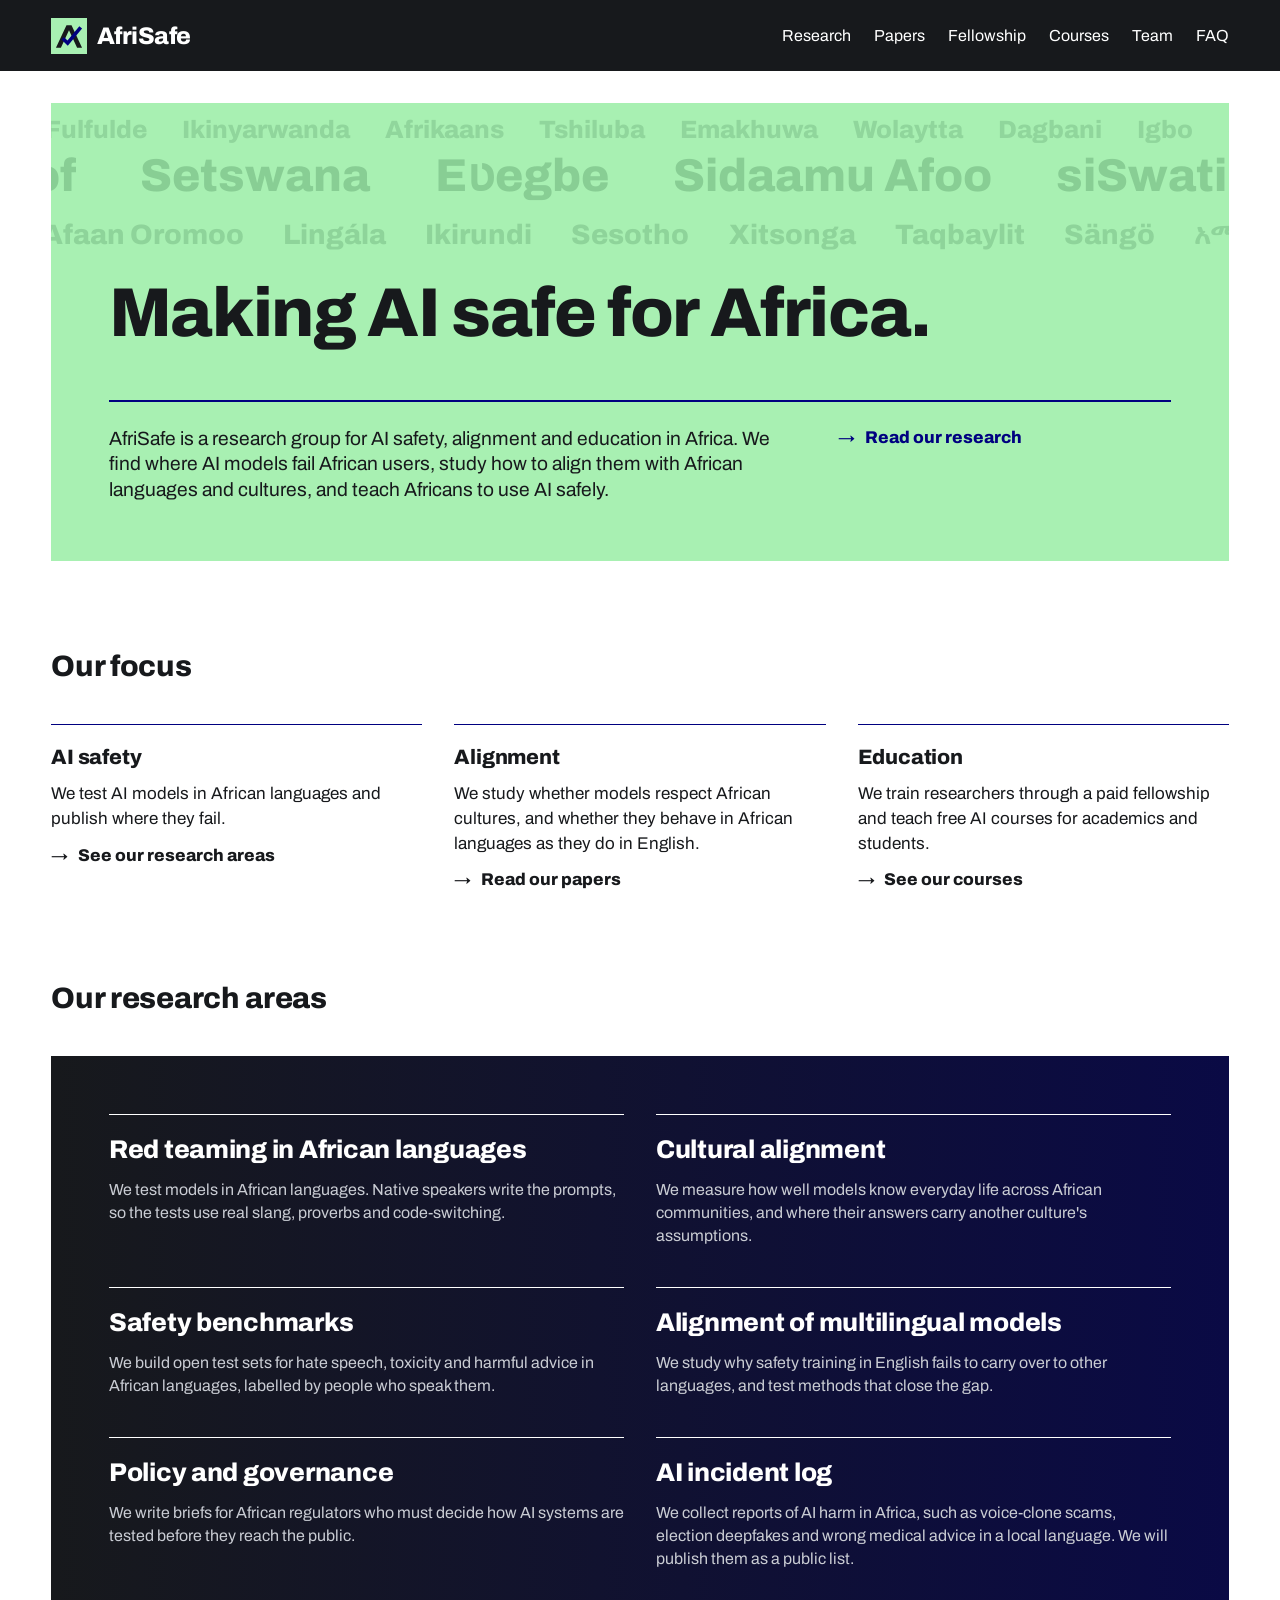
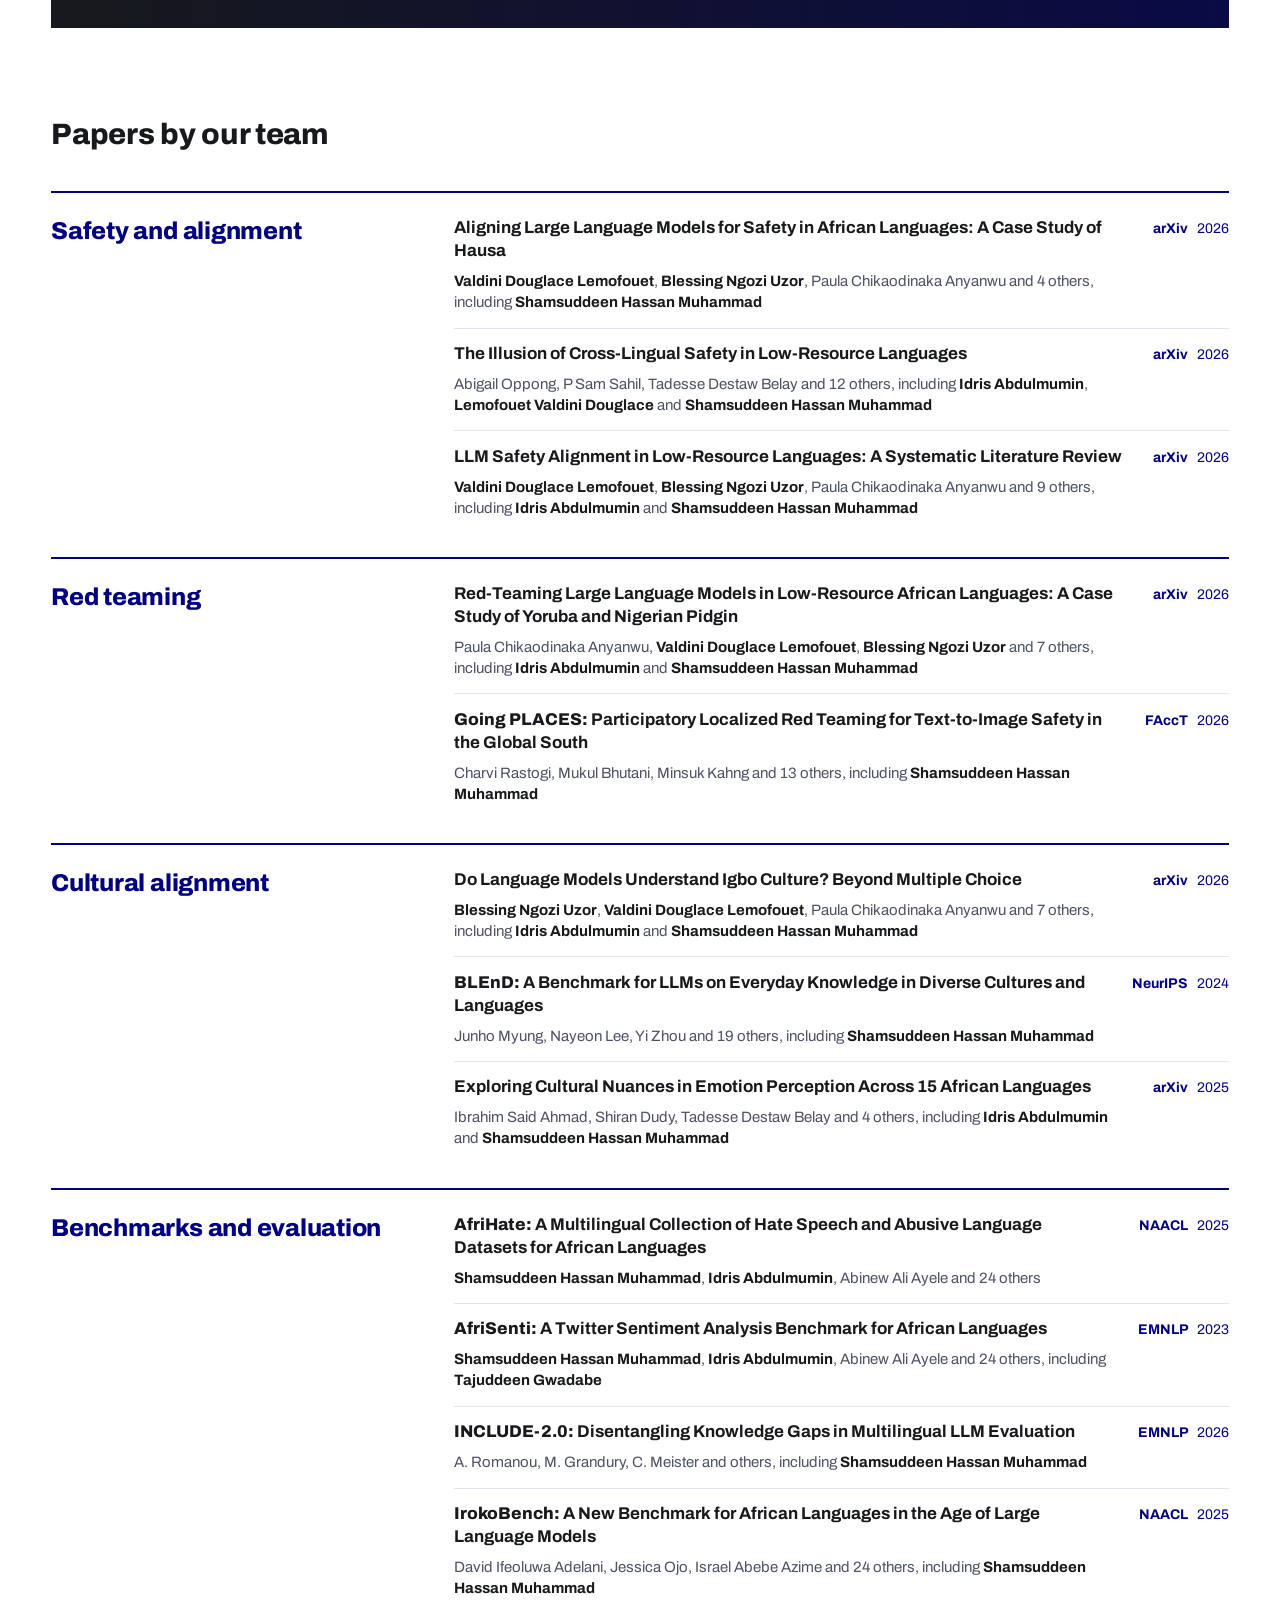
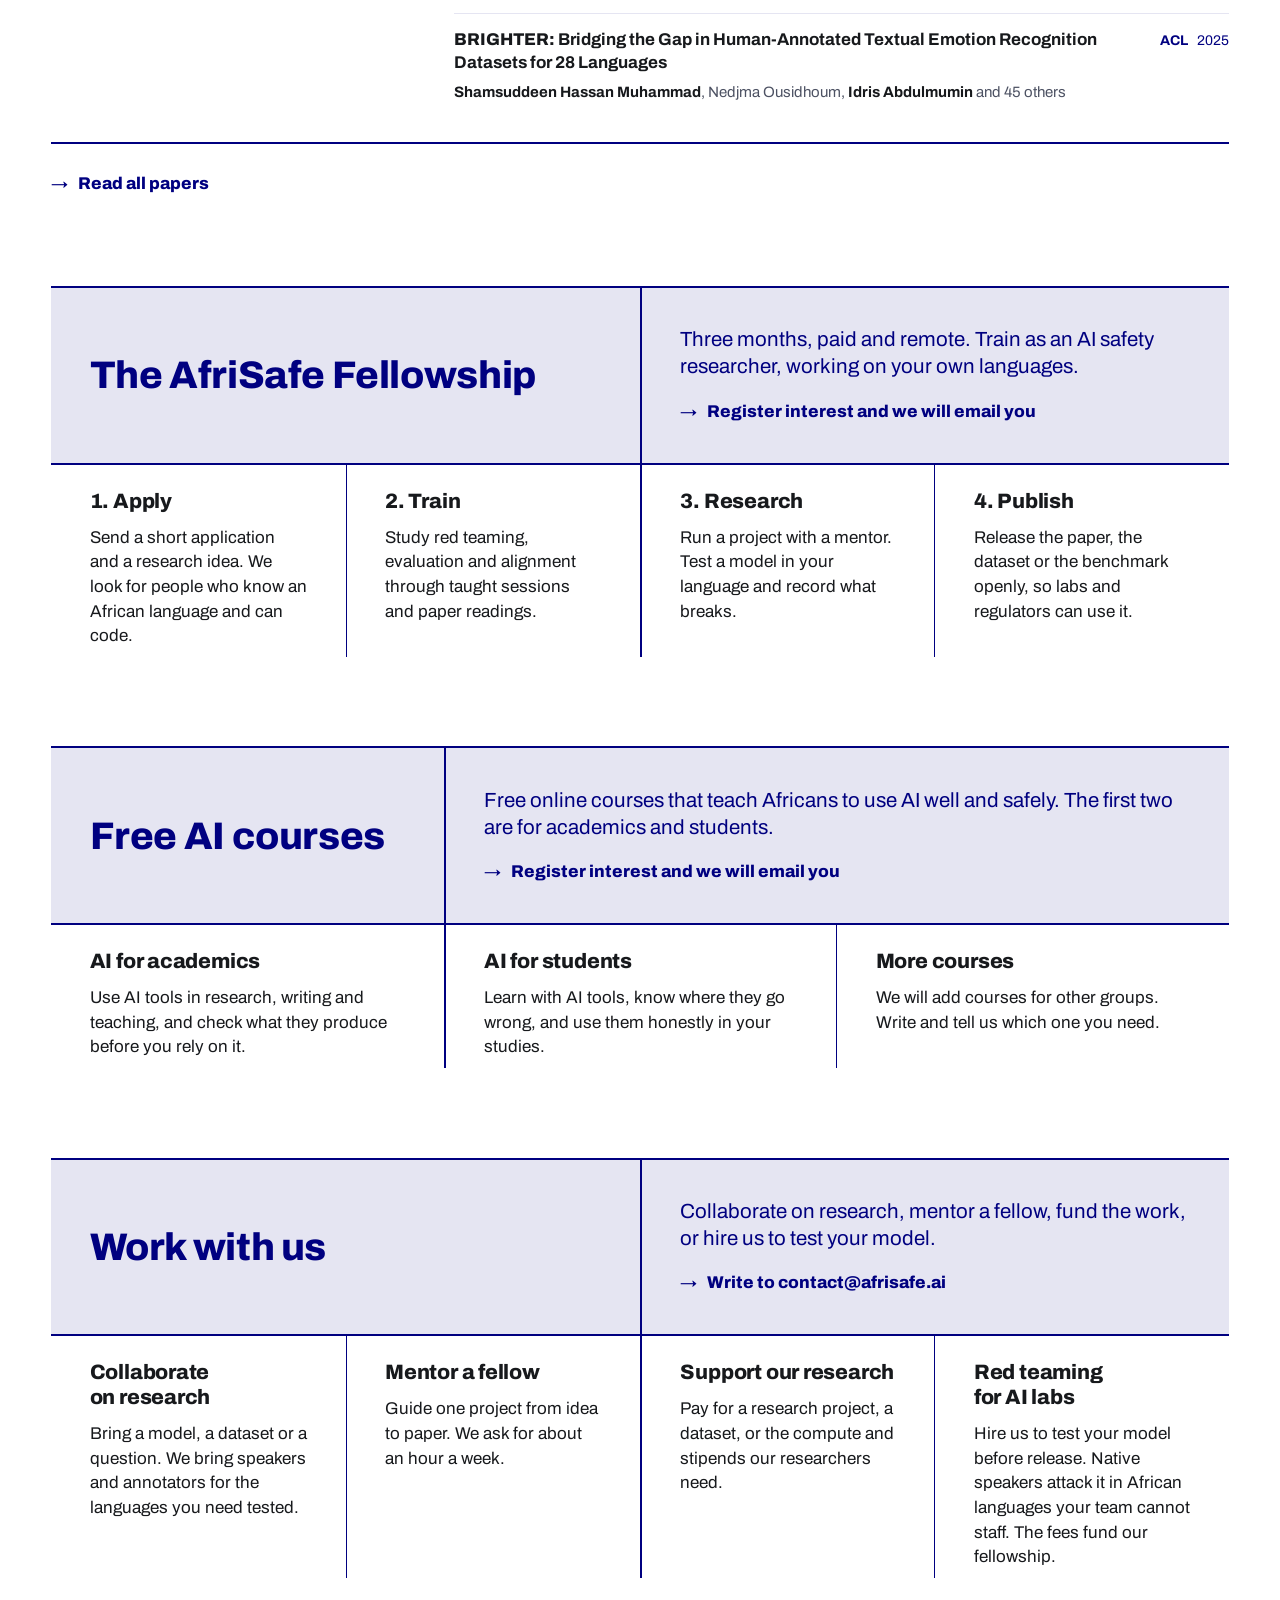
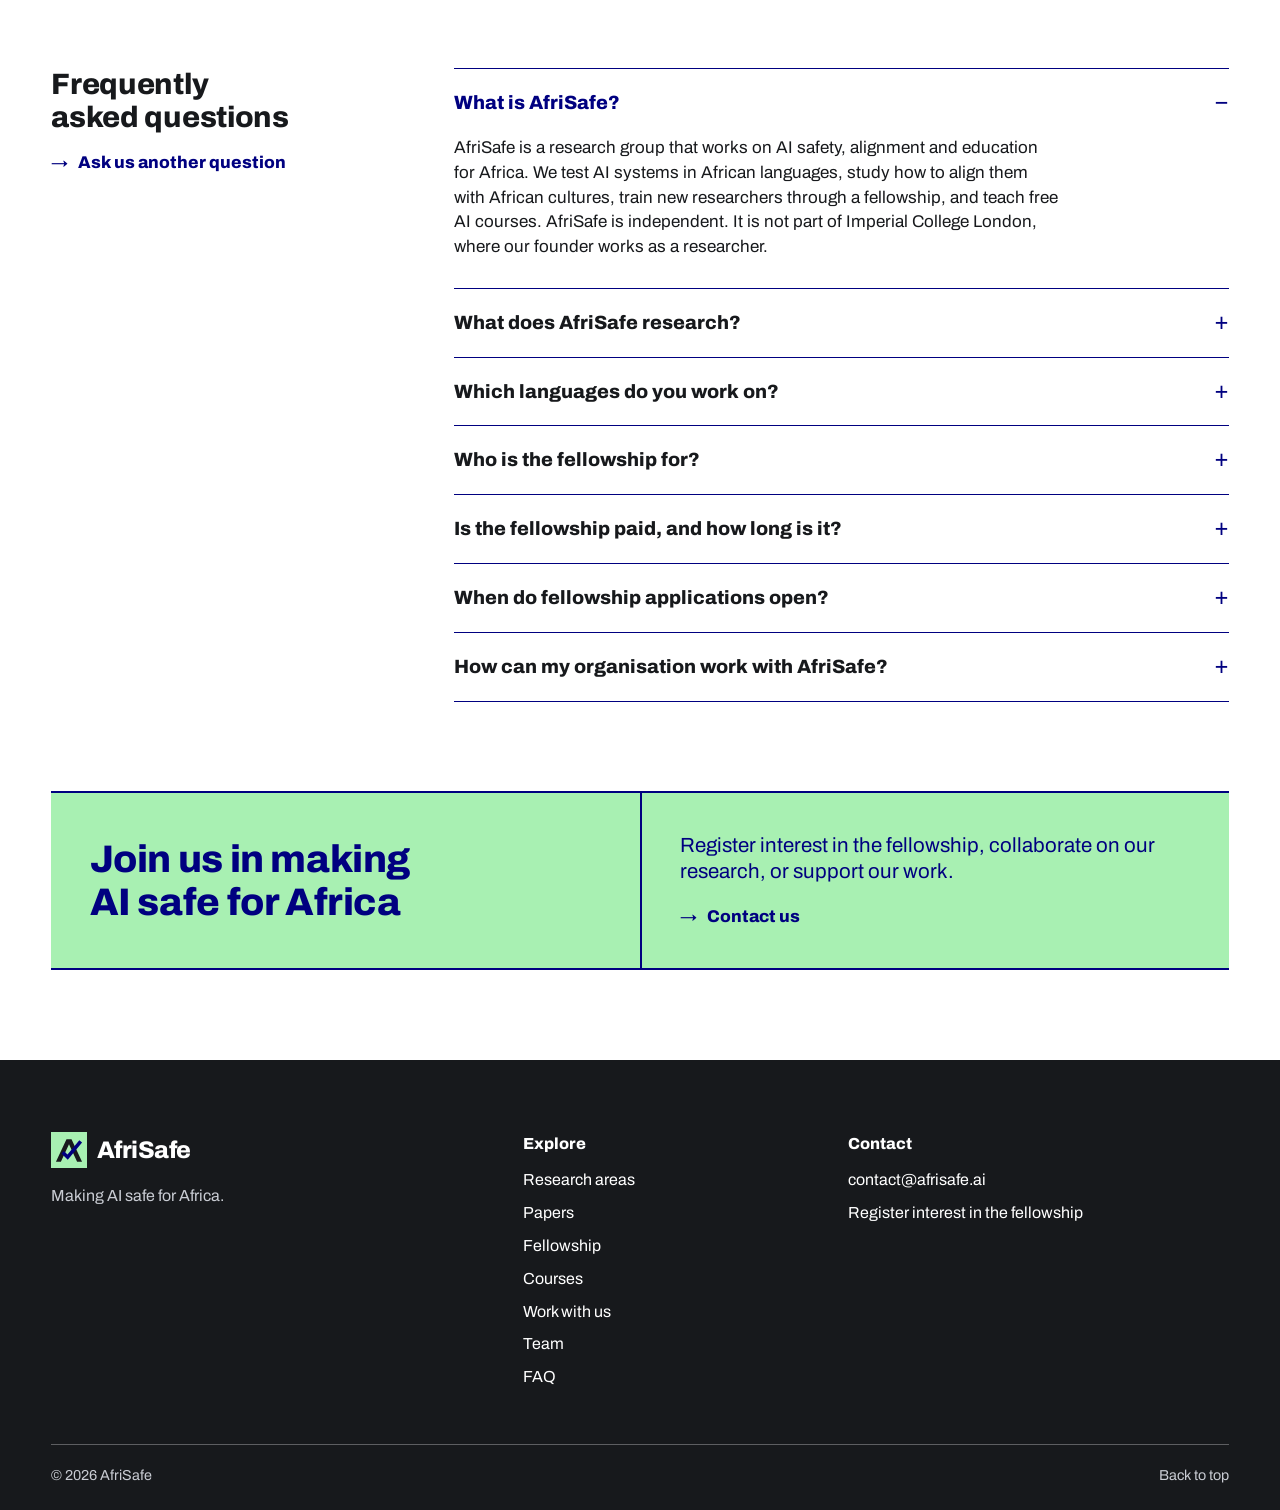
==== index.html @ a2b938e0 "Research: add AI incident log card" ====
<!doctype html>
<html lang="en">
<head>
<meta charset="utf-8">
<meta name="viewport" content="width=device-width, initial-scale=1">
<title>AfriSafe: Making AI safe for Africa</title>
<meta name="description" content="AfriSafe works on AI safety, alignment and education for Africa. We test AI models in African languages, study how to align them with African cultures, and teach Africans to use AI safely.">
<meta name="theme-color" content="#17191c">
<meta property="og:type" content="website">
<meta property="og:site_name" content="AfriSafe">
<meta name="twitter:card" content="summary">
<meta property="og:title" content="AfriSafe: Making AI safe for Africa">
<meta property="og:description" content="AI safety, alignment and education for Africa.">
<link rel="icon" href="data:image/svg+xml,%3Csvg xmlns='http://www.w3.org/2000/svg' viewBox='0 0 40 40'%3E%3Crect width='40' height='40' fill='%23a8f0b2'/%3E%3Cpath d='M5.5 33L17.2 8h5.6L34.5 33H29L20 13.6 11 33z' fill='%2317191c'/%3E%3Cpath d='M13 22.5l5.5 5.5L33 10.5' fill='none' stroke='%23000080' stroke-width='4'/%3E%3C/svg%3E">
<link rel="preconnect" href="https://fonts.googleapis.com">
<link rel="preconnect" href="https://fonts.gstatic.com" crossorigin>
<link rel="stylesheet" href="https://fonts.googleapis.com/css2?family=Archivo:wght@400;700;800&display=swap">
<link rel="stylesheet" href="styles.css">
<script type="application/ld+json">
{
  "@context": "https://schema.org",
  "@type": "Organization",
  "name": "AfriSafe",
  "slogan": "Making AI safe for Africa",
  "description": "AfriSafe works on AI safety, alignment and education for Africa. We test AI models in African languages, study how to align them with African cultures, and teach Africans to use AI safely.",
  "founder": {
    "@type": "Person",
    "name": "Shamsuddeen Muhammad",
    "url": "https://shmuhammadd.github.io",
    "affiliation": { "@type": "CollegeOrUniversity", "name": "Imperial College London" },
    "sameAs": ["https://github.com/shmuhammadd", "https://www.linkedin.com/in/shmuhammad"]
  }
}
</script>
</head>
<body>

<a class="skip" href="#main">Skip to content</a>
<header class="top">
<div class="wrap top-in">
  <a class="logo" href="#top"><svg class="mark" viewBox="0 0 40 40" aria-hidden="true"><rect class="mark-box" width="40" height="40"/><path class="mark-a" d="M5.5 33L17.2 8h5.6L34.5 33H29L20 13.6 11 33z"/><path class="mark-tick" d="M13 22.5l5.5 5.5L33 10.5"/></svg>AfriSafe</a>
  <nav aria-label="Sections">
    <a href="#research">Research</a>
    <a href="#papers">Papers</a>
    <a href="#fellowship">Fellowship</a>
    <a href="#courses">Courses</a>
    <a href="team.html">Team</a>
    <a href="#faq">FAQ</a>
  </nav>
</div>
</header>

<main id="main" class="wrap">

<section class="panel mint hero">
  <canvas class="hero-langs" aria-hidden="true"></canvas>
  <h1>Making AI safe for Africa.</h1>
  <div class="hero-band">
    <p class="lede">AfriSafe is a research group for AI safety, alignment and education in Africa. We find where AI models fail African users, study how to align them with African languages and cultures, and teach Africans to use AI safely.</p>
    <ul class="hero-links" role="list">
      <li><a class="go" href="#research">Read our research</a></li>
    </ul>
  </div>
</section>

<section id="focus" class="block">
  <h2>Our focus</h2>
  <div class="cols three">
    <article>
      <h3>AI safety</h3>
      <p>We test AI models in African languages and publish where they fail.</p>
      <a class="go" href="#research">See our research areas</a>
    </article>
    <article>
      <h3>Alignment</h3>
      <p>We study whether models respect African cultures, and whether they behave in African languages as they do in English.</p>
      <a class="go" href="#papers">Read our papers</a>
    </article>
    <article>
      <h3>Education</h3>
      <p>We train researchers through a paid fellowship and teach free AI courses for academics and students.</p>
      <a class="go" href="#courses">See our courses</a>
    </article>
  </div>
</section>

<section id="research" class="block">
  <h2>Our research areas</h2>
  <div class="panel night facts">
  <div class="cols two">
    <article>
      <h3>Red teaming in African languages</h3>
      <p>We test models in African languages. Native speakers write the prompts, so the tests use real slang, proverbs and code-switching.</p>
    </article>
    <article>
      <h3>Cultural alignment</h3>
      <p>We measure how well models know everyday life across African communities, and where their answers carry another culture's assumptions.</p>
    </article>
    <article>
      <h3>Safety benchmarks</h3>
      <p>We build open test sets for hate speech, toxicity and harmful advice in African languages, labelled by people who speak them.</p>
    </article>
    <article>
      <h3>Alignment of multilingual models</h3>
      <p>We study why safety training in English fails to carry over to other languages, and test methods that close the gap.</p>
    </article>
    <article>
      <h3>Policy and governance</h3>
      <p>We write briefs for African regulators who must decide how AI systems are tested before they reach the public.</p>
    </article>
    <article>
      <h3>AI incident log</h3>
      <p>We collect reports of AI harm in Africa, such as voice-clone scams, election deepfakes and wrong medical advice in a local language. We will publish them as a public list.</p>
    </article>
  </div>
  </div>
</section>

<section id="papers" class="block">
  <h2>Papers by our team</h2>
  <div class="pubs">
    <section class="pub-group">
      <h3>Safety and alignment</h3>
      <ul role="list">
        <li><a href="https://arxiv.org/abs/2610.37245"><span class="pub-title">Aligning Large Language Models for Safety in African Languages: A Case Study of Hausa</span><span class="pub-venue">arXiv <span>2026</span></span><span class="pub-authors"><b>Valdini Douglace Lemofouet</b>, <b>Blessing Ngozi Uzor</b>, Paula Chikaodinaka Anyanwu and 4 others, including <b>Shamsuddeen Hassan Muhammad</b></span></a></li>
        <li><a href="https://arxiv.org/abs/2608.11146"><span class="pub-title">The Illusion of Cross-Lingual Safety in Low-Resource Languages</span><span class="pub-venue">arXiv <span>2026</span></span><span class="pub-authors">Abigail Oppong, P Sam Sahil, Tadesse Destaw Belay and 12 others, including <b>Idris Abdulmumin</b>, <b>Lemofouet Valdini Douglace</b> and <b>Shamsuddeen Hassan Muhammad</b></span></a></li>
        <li><a href="https://arxiv.org/abs/2608.14626"><span class="pub-title">LLM Safety Alignment in Low-Resource Languages: A Systematic Literature Review</span><span class="pub-venue">arXiv <span>2026</span></span><span class="pub-authors"><b>Valdini Douglace Lemofouet</b>, <b>Blessing Ngozi Uzor</b>, Paula Chikaodinaka Anyanwu and 9 others, including <b>Idris Abdulmumin</b> and <b>Shamsuddeen Hassan Muhammad</b></span></a></li>
      </ul>
    </section>
    <section class="pub-group">
      <h3>Red teaming</h3>
      <ul role="list">
        <li><a href="https://arxiv.org/abs/2610.39590"><span class="pub-title">Red-Teaming Large Language Models in Low-Resource African Languages: A Case Study of Yoruba and Nigerian Pidgin</span><span class="pub-venue">arXiv <span>2026</span></span><span class="pub-authors">Paula Chikaodinaka Anyanwu, <b>Valdini Douglace Lemofouet</b>, <b>Blessing Ngozi Uzor</b> and 7 others, including <b>Idris Abdulmumin</b> and <b>Shamsuddeen Hassan Muhammad</b></span></a></li>
        <li><a href="https://arxiv.org/abs/2605.19190"><span class="pub-title"><b>Going PLACES:</b> Participatory Localized Red Teaming for Text-to-Image Safety in the Global South</span><span class="pub-venue">FAccT <span>2026</span></span><span class="pub-authors">Charvi Rastogi, Mukul Bhutani, Minsuk Kahng and 13 others, including <b>Shamsuddeen Hassan Muhammad</b></span></a></li>
      </ul>
    </section>
    <section class="pub-group">
      <h3>Cultural alignment</h3>
      <ul role="list">
        <li><a href="https://arxiv.org/abs/2610.35168"><span class="pub-title">Do Language Models Understand Igbo Culture? Beyond Multiple Choice</span><span class="pub-venue">arXiv <span>2026</span></span><span class="pub-authors"><b>Blessing Ngozi Uzor</b>, <b>Valdini Douglace Lemofouet</b>, Paula Chikaodinaka Anyanwu and 7 others, including <b>Idris Abdulmumin</b> and <b>Shamsuddeen Hassan Muhammad</b></span></a></li>
        <li><a href="https://arxiv.org/abs/2406.09948"><span class="pub-title"><b>BLEnD:</b> A Benchmark for LLMs on Everyday Knowledge in Diverse Cultures and Languages</span><span class="pub-venue">NeurIPS <span>2024</span></span><span class="pub-authors">Junho Myung, Nayeon Lee, Yi Zhou and 19 others, including <b>Shamsuddeen Hassan Muhammad</b></span></a></li>
        <li><a href="https://arxiv.org/abs/2503.19642"><span class="pub-title">Exploring Cultural Nuances in Emotion Perception Across 15 African Languages</span><span class="pub-venue">arXiv <span>2025</span></span><span class="pub-authors">Ibrahim Said Ahmad, Shiran Dudy, Tadesse Destaw Belay and 4 others, including <b>Idris Abdulmumin</b> and <b>Shamsuddeen Hassan Muhammad</b></span></a></li>
      </ul>
    </section>
    <section class="pub-group">
      <h3>Benchmarks and evaluation</h3>
      <ul role="list">
        <li><a href="https://aclanthology.org/2025.naacl-long.92/"><span class="pub-title"><b>AfriHate:</b> A Multilingual Collection of Hate Speech and Abusive Language Datasets for African Languages</span><span class="pub-venue">NAACL <span>2025</span></span><span class="pub-authors"><b>Shamsuddeen Hassan Muhammad</b>, <b>Idris Abdulmumin</b>, Abinew Ali Ayele and 24 others</span></a></li>
        <li><a href="https://aclanthology.org/2023.emnlp-main.862/"><span class="pub-title"><b>AfriSenti:</b> A Twitter Sentiment Analysis Benchmark for African Languages</span><span class="pub-venue">EMNLP <span>2023</span></span><span class="pub-authors"><b>Shamsuddeen Hassan Muhammad</b>, <b>Idris Abdulmumin</b>, Abinew Ali Ayele and 24 others, including <b>Tajuddeen Gwadabe</b></span></a></li>
        <li><a href="https://scholar.google.com/citations?view_op=view_citation&amp;hl=en&amp;user=Ne1nt4gAAAAJ&amp;citation_for_view=Ne1nt4gAAAAJ:IRz6iEL74y4C"><span class="pub-title"><b>INCLUDE-2.0:</b> Disentangling Knowledge Gaps in Multilingual LLM Evaluation</span><span class="pub-venue">EMNLP <span>2026</span></span><span class="pub-authors">A. Romanou, M. Grandury, C. Meister and others, including <b>Shamsuddeen Hassan Muhammad</b></span></a></li>
        <li><a href="https://aclanthology.org/2025.naacl-long.139/"><span class="pub-title"><b>IrokoBench:</b> A New Benchmark for African Languages in the Age of Large Language Models</span><span class="pub-venue">NAACL <span>2025</span></span><span class="pub-authors">David Ifeoluwa Adelani, Jessica Ojo, Israel Abebe Azime and 24 others, including <b>Shamsuddeen Hassan Muhammad</b></span></a></li>
        <li><a href="https://aclanthology.org/2025.acl-long.436/"><span class="pub-title"><b>BRIGHTER:</b> Bridging the Gap in Human-Annotated Textual Emotion Recognition Datasets for 28 Languages</span><span class="pub-venue">ACL <span>2025</span></span><span class="pub-authors"><b>Shamsuddeen Hassan Muhammad</b>, Nedjma Ousidhoum, <b>Idris Abdulmumin</b> and 45 others</span></a></li>
      </ul>
    </section>
  </div>
  <p class="more"><a class="go" href="papers.html">Read all papers</a></p>
</section>

<section id="fellowship" class="block">
  <div class="banner">
    <h2>The AfriSafe Fellowship</h2>
    <div>
      <p>Three months, paid and remote. Train as an AI safety researcher, working on your own languages.</p>
      <a class="go" href="mailto:contact@afrisafe.ai?subject=AfriSafe%20Fellowship%20interest">Register interest and we will email you</a>
    </div>
  </div>
  <ol class="cols four" role="list">
    <li>
      <h3>1. Apply</h3>
      <p>Send a short application and a research idea. We look for people who know an African language and can code.</p>
    </li>
    <li>
      <h3>2. Train</h3>
      <p>Study red teaming, evaluation and alignment through taught sessions and paper readings.</p>
    </li>
    <li>
      <h3>3. Research</h3>
      <p>Run a project with a mentor. Test a model in your language and record what breaks.</p>
    </li>
    <li>
      <h3>4. Publish</h3>
      <p>Release the paper, the dataset or the benchmark openly, so labs and regulators can use it.</p>
    </li>
  </ol>
</section>

<section id="courses" class="block">
  <div class="banner">
    <h2>Free AI courses</h2>
    <div>
      <p>Free online courses that teach Africans to use AI well and safely. The first two are for academics and students.</p>
      <a class="go" href="mailto:contact@afrisafe.ai?subject=AfriSafe%20courses%20interest">Register interest and we will email you</a>
    </div>
  </div>
  <div class="cols three">
    <article>
      <h3>AI for academics</h3>
      <p>Use AI tools in research, writing and teaching, and check what they produce before you rely on it.</p>
    </article>
    <article>
      <h3>AI for students</h3>
      <p>Learn with AI tools, know where they go wrong, and use them honestly in your studies.</p>
    </article>
    <article>
      <h3>More courses</h3>
      <p>We will add courses for other groups. Write and tell us which one you need.</p>
    </article>
  </div>
</section>

<section id="involved" class="block">
  <div class="banner">
    <h2>Work with us</h2>
    <div>
      <p>Collaborate on research, mentor a fellow, fund the work, or hire us to test your model.</p>
      <a class="go" href="mailto:contact@afrisafe.ai?subject=Working%20with%20AfriSafe">Write to contact@afrisafe.ai</a>
    </div>
  </div>
  <div class="cols four">
    <article>
      <h3>Collaborate on research</h3>
      <p>Bring a model, a dataset or a question. We bring speakers and annotators for the languages you need tested.</p>
    </article>
    <article>
      <h3>Mentor a fellow</h3>
      <p>Guide one project from idea to paper. We ask for about an hour a week.</p>
    </article>
    <article>
      <h3>Support our research</h3>
      <p>Pay for a research project, a dataset, or the compute and stipends our researchers need.</p>
    </article>
    <article>
      <h3>Red teaming for AI labs</h3>
      <p>Hire us to test your model before release. Native speakers attack it in African languages your team cannot staff. The fees fund our fellowship.</p>
    </article>
  </div>
</section>

<section id="faq" class="block">
  <div class="faq-head">
    <h2>Frequently asked questions</h2>
    <a class="go" href="mailto:contact@afrisafe.ai">Ask us another question</a>
  </div>
  <div class="qa">
      <details open>
        <summary>What is AfriSafe?</summary>
        <p>AfriSafe is a research group that works on AI safety, alignment and education for Africa. We test AI systems in African languages, study how to align them with African cultures, train new researchers through a fellowship, and teach free AI courses. AfriSafe is independent. It is not part of Imperial College London, where our founder works as a researcher.</p>
      </details>
      <details>
        <summary>What does AfriSafe research?</summary>
        <p>Six areas: red teaming in African languages, cultural alignment, safety benchmarks, the alignment of multilingual models, policy, and a log of AI incidents in Africa. <a href="#research">See our research areas</a> and <a href="papers.html">read our papers</a>.</p>
      </details>
      <details>
        <summary>Which languages do you work on?</summary>
        <p>We work on all African languages, such as Hausa, Swahili, Yoruba, Igbo, Nigerian Pidgin and Amharic, among others.</p>
      </details>
      <details>
        <summary>Who is the fellowship for?</summary>
        <p>Students and early-career researchers interested in AI safety.</p>
      </details>
      <details>
        <summary>Is the fellowship paid, and how long is it?</summary>
        <p>Yes, fellows are paid. The fellowship runs for three months and is remote, so you can take part from anywhere.</p>
      </details>
      <details>
        <summary>When do fellowship applications open?</summary>
        <p>We will announce the date on this page. Write to <a href="mailto:contact@afrisafe.ai?subject=AfriSafe%20Fellowship%20interest">contact@afrisafe.ai</a> and we will email you when they open.</p>
      </details>
      <details>
        <summary>How can my organisation work with AfriSafe?</summary>
        <p>You can collaborate on a research project, mentor a fellow, support our research, or hire us to red team your model in African languages. <a href="#involved">See how to work with us</a>.</p>
      </details>
  </div>
</section>

<section class="block">
  <div class="banner mint">
    <h2>Join us in making AI safe for Africa</h2>
    <div>
      <p>Register interest in the fellowship, collaborate on our research, or support our work.</p>
      <a class="go" href="mailto:contact@afrisafe.ai?subject=AfriSafe">Contact us</a>
    </div>
  </div>
</section>

</main>

<footer class="foot">
  <div class="wrap">
    <div class="foot-in">
      <div class="foot-brand">
        <a class="logo" href="#top"><svg class="mark" viewBox="0 0 40 40" aria-hidden="true"><rect class="mark-box" width="40" height="40"/><path class="mark-a" d="M5.5 33L17.2 8h5.6L34.5 33H29L20 13.6 11 33z"/><path class="mark-tick" d="M13 22.5l5.5 5.5L33 10.5"/></svg>AfriSafe</a>
        <p>Making AI safe for Africa.</p>
      </div>
      <nav aria-label="Footer">
        <h2>Explore</h2>
        <a href="#research">Research areas</a>
        <a href="#papers">Papers</a>
        <a href="#fellowship">Fellowship</a>
        <a href="#courses">Courses</a>
        <a href="#involved">Work with us</a>
        <a href="team.html">Team</a>
        <a href="#faq">FAQ</a>
      </nav>
      <div>
        <h2>Contact</h2>
        <a href="mailto:contact@afrisafe.ai">contact@afrisafe.ai</a>
        <a href="mailto:contact@afrisafe.ai?subject=AfriSafe%20Fellowship%20interest">Register interest in the fellowship</a>
      </div>
    </div>
    <div class="foot-base">
      <p>© 2026 AfriSafe</p>
      <a href="#top">Back to top</a>
    </div>
  </div>
</footer>
<!-- Hero background: African language names drift left in three lanes above the headline. Decoration only. -->
<script>
(function () {
  var hero = document.querySelector('.hero'), cv = hero && hero.querySelector('.hero-langs');
  if (!cv || !cv.getContext || !window.ResizeObserver || !document.fonts) return;
  var NAMES = 'Hausa|Kiswahili|العربية|Yorùbá|አማርኛ|Afaan Oromoo|Igbo|Fulfulde|Naijá|Malagasy|Soomaali|isiZulu|Lingála|chiShona|Ikinyarwanda|isiXhosa|Twi|Chichewa|ትግርኛ|Ikirundi|Wolof|Afrikaans|Kanuri|Bamanankan|Mòoré|Luganda|Sesotho|Setswana|Tshiluba|Kikongo|Gĩkũyũ|Dholuo|Sepedi|Xitsonga|Eʋegbe|Emakhuwa|Umbundu|Kimbundu|Kisukuma|Tamaziɣt|Taqbaylit|Sidaamu Afoo|Wolaytta|Tiv|Ibibio|Ichibemba|Zarma|Sängö|siSwati|Dagbani'.split('|');
  // one row per lane: baseline, type size, speed per second (all as fractions of the height above the rule), opacity
  var LANES = [[.2, .14, .03, .12], [.5, .26, .06, .16], [.8, .16, .045, .13]];
  var ctx = cv.getContext('2d'), h1 = hero.querySelector('h1'), band = hero.querySelector('.hero-band');
  var still = matchMedia('(prefers-reduced-motion: reduce)').matches;
  var boost = 1;
  var W = 0, H = 0, left = 0, next = 0, lanes = [], seen = true, raf = 0, last = 0, px = 0, tx = 0;

  // give an item the next name (a stride of 7 walks all 50 before any repeats) and park it at x
  function set(L, it, x) {
    it.t = NAMES[next = (next + 7) % NAMES.length];
    it.w = ctx.measureText(it.t).width;
    it.x = x;
    return x + it.w + L.gap;
  }

  function layout() {
    var r = hero.getBoundingClientRect(), dpr = Math.min(window.devicePixelRatio || 1, 2), top = h1.offsetTop;
    W = r.width; H = r.height;
    cv.width = Math.round(W * dpr); cv.height = Math.round(H * dpr);
    ctx.setTransform(dpr, 0, 0, dpr, 0, 0);
    var cs = getComputedStyle(hero);
    ctx.fillStyle = cs.getPropertyValue('--names').trim() || '#000080';
    boost = parseFloat(cs.getPropertyValue('--names-boost')) || 1;
    next = 0;
    lanes = LANES.map(function (l, i) {
      var size = Math.round(top * l[1]);
      var L = { y: Math.round(top * l[0]), font: '800 ' + size + 'px Archivo, "Helvetica Neue", Arial, sans-serif', gap: size * 1.4, v: top * l[2], a: l[3], k: l[1] / .2, items: [] };
      ctx.font = L.font;
      for (var x = left - (i % 2) * size * 2; x < W + L.gap;) { var it = {}; L.items.push(it); x = set(L, it, x); }
      return L;
    });
    draw(0);
    run();
  }

  function draw(dt) {
    ctx.clearRect(0, 0, W, H);
    px += (tx - px) * Math.min(1, dt * 3);   // ease toward the pointer
    for (var i = 0; i < lanes.length; i++) {
      var L = lanes[i], end = 0, first = L.items[0], j, it;
      ctx.font = L.font; ctx.globalAlpha = L.a * boost;
      for (j = 0; j < L.items.length; j++) {
        it = L.items[j];
        it.x -= L.v * dt;
        end = Math.max(end, it.x + it.w);
        if (it.x < first.x) first = it;
        ctx.fillText(it.t, it.x - px * L.k, L.y);
      }
      // the lane is about to run short on the right: rename the name that has faded out on the left and queue it there
      if (end < W + 40) set(L, first.x + first.w < left - 40 ? first : (L.items[L.items.length] = {}), end + L.gap);
    }
  }

  function frame(t) { raf = 0; draw(Math.min((t - last) / 1000, .05)); last = t; run(); }
  function run() { if (!raf && !still && seen && !document.hidden) raf = requestAnimationFrame(frame); }

  document.fonts.ready.then(function () {
    new ResizeObserver(layout).observe(hero);   // also fires once on observe: that is the first frame
    if (still) return;
    new IntersectionObserver(function (e) { seen = e[e.length - 1].isIntersecting; run(); }).observe(hero);
    document.addEventListener('visibilitychange', run);
    hero.addEventListener('pointermove', function (e) { if (e.pointerType === 'mouse') tx = (e.clientX / window.innerWidth - .5) * 28; });
  });
})();
</script>

</body>
</html>
---- styles.css ----
/* Layout: white page, inset blocks. Colour and type follow imperial.ac.uk:
   black-weight sentence-case headings, plain grotesque body, thin rules, arrow links,
   mint and lavender panels, a dark panel that fades to deep navy.
   Type: Archivo at weight 800 for headings and 400 for text. Measured against Imperial's own
   face (licensed to Imperial, so not used here) it is the closest free match in weight and width.
   Sizes follow Imperial's scale: hero up to 74px, h2 up to 33px, h3 about 21px. */
:root {
  color-scheme: light;
  --ink: #17191c;
  --white: #ffffff;
  --navy: #000080;
  --blue: #0000cd;
  --mint: #a8f0b2;
  --lavender: #e5e5f2;
  --purple: #0a0a45; /* deep navy end of the dark panel */
  --soft: #c9ccd3;
  --muted: #4d5263; /* author lines; 7.6:1 on white */
  --names: #06401c; /* hero language names: a dark green of the mint's own hue, drawn faintly on the canvas */
  --names-boost: 1.2;

  --font: Archivo, "Helvetica Neue", Arial, sans-serif;
}

* { box-sizing: border-box; }
html { scroll-behavior: smooth; }
body { margin: 0; background: var(--white); color: var(--ink); font: 400 1.0625rem/1.45 var(--font); overflow-wrap: break-word; }
img { max-width: 100%; height: auto; display: block; }
p { margin: 0; }
a { color: var(--blue); text-underline-offset: 3px; }
a:focus-visible, summary:focus-visible { outline: 3px solid var(--blue); outline-offset: 3px; }
/* blue on the dark footer is 1.6:1; mint is 13.2:1 */
.top a:focus-visible, .foot a:focus-visible { outline-color: var(--mint); }
section[id] { scroll-margin-top: 2rem; }

.skip { position: absolute; left: 1rem; top: -5rem; padding: 0.75rem 1rem; background: var(--white); color: var(--navy); font-weight: 800; }
.skip:focus { top: 1rem; }

.wrap { max-width: 84rem; margin: 0 auto; padding-inline: clamp(1.25rem, 4vw, 3.5rem); }

h1, h2, h3 { margin: 0; font-weight: 800; letter-spacing: -0.01em; text-wrap: balance; }
h1 { font-size: clamp(2.5rem, 5.4vw, 4.6rem); line-height: 1; letter-spacing: -0.02em; }
h2 { font-size: clamp(1.5rem, 2.3vw, 2.05rem); line-height: 1.15; }
h3 { font-size: 1.3rem; line-height: 1.2; }
.intro { margin-top: 0.9rem; max-width: 46rem; }

/* Arrow link: the one call-to-action style on the site.
   The second content value gives the glyph empty alt text; older browsers keep the first. */
.go { display: inline-block; font-weight: 800; text-decoration: none; color: inherit; }
.go::before { content: "→"; content: "→" / ""; font-weight: 400; margin-right: 0.6rem; display: inline-block; transition: transform .15s; }
.go:hover { text-decoration: underline; text-decoration-thickness: 2px; }
.go:hover::before { transform: translateX(4px); }

/* Header */
/* Black bar across the full width, matching the footer, so the page opens and closes on the same band */
.top { background: var(--ink); color: var(--white); }
.top-in { display: flex; align-items: center; gap: 2rem; padding-block: 1.1rem; }
.top .logo { color: var(--white); }
main { padding-top: clamp(1.25rem, 3vw, 2rem); }
.top nav { display: flex; gap: clamp(1rem, 1.8vw, 1.75rem); margin-left: auto; }
.top nav a { color: var(--white); text-decoration: none; font-size: 1rem; }
.top nav a:hover { color: var(--mint); text-decoration: underline; text-decoration-thickness: 2px; }
.top nav a[aria-current] { text-decoration: underline; text-decoration-thickness: 2px; text-underline-offset: 6px; }
/* Logo: an A whose crossbar is a tick (tested, passed), beside the name in the heading face */
.logo { display: inline-flex; align-items: center; gap: 0.6rem; font-weight: 800; font-size: 1.5rem; line-height: 1; letter-spacing: -0.02em; text-decoration: none; color: var(--navy); }
.mark { width: 2.25rem; height: 2.25rem; flex: none; }
.mark-box { fill: var(--mint); }
.mark-a { fill: var(--ink); }
.mark-tick { fill: none; stroke: var(--navy); stroke-width: 4; }

/* Panels */
.panel { padding: clamp(1.75rem, 4.5vw, 4rem); display: grid; gap: 1.5rem; align-content: center; justify-items: start; }
.mint { background: var(--mint); }
.night { background: linear-gradient(90deg, var(--ink), var(--purple)); color: var(--white); }

/* Hero: headline across the mint panel; lede and links sit on the page's three columns under a navy rule */
/* the space above the headline is the stage for the drifting language names */
.hero { padding-top: clamp(6rem, 14vw, 11rem); gap: clamp(2rem, 4vw, 3.5rem); justify-items: stretch; }
.hero-band { display: grid; grid-template-columns: repeat(3, minmax(0, 1fr)); gap: 1.5rem 2rem; align-items: start; border-top: 2px solid var(--navy); padding-top: 1.5rem; }
.lede { grid-column: span 2; max-width: 42rem; font-size: clamp(1.1rem, 1.5vw, 1.3rem); line-height: 1.35; }
.hero-links { list-style: none; margin: 0; padding: 0; color: var(--navy); }
.hero-links li { padding-block: 0.75rem; }
.hero-links li:first-child { padding-top: 0; }
.hero-links li + li { border-top: 1px solid var(--navy); }
/* flex keeps a wrapped second line under the text, clear of the arrow */
.hero-links .go { display: flex; }

/* --- Hero language names (canvas) ---------------------------------------------------------
   A decorative canvas behind the hero content; the inline script at the end of index.html draws
   on it. Out of flow, so it never changes the hero's size. Empty and invisible without JavaScript. */
.hero { position: relative; isolation: isolate; }
.hero-langs {
  position: absolute; top: 0; left: 0; z-index: -1; width: 100%; height: 100%; pointer-events: none;
}
/* --- end hero language names --------------------------------------------------------------- */

main > section { margin-bottom: clamp(3.5rem, 7vw, 6rem); }

/* Columns under a thin rule */
.cols { display: grid; gap: 2rem; margin: 2.5rem 0 0; padding: 0; list-style: none; }
.cols.two { grid-template-columns: repeat(2, minmax(0, 1fr)); }
.cols.three { grid-template-columns: repeat(3, minmax(0, 1fr)); }
.cols.four { grid-template-columns: repeat(4, minmax(0, 1fr)); }
.cols > * { border-top: 1px solid var(--navy); padding-top: 1.25rem; display: grid; gap: 0.75rem; align-content: start; justify-items: start; }

/* Dark facts panel */
.facts { display: block; margin-top: 2.5rem; }
.facts .cols { margin-top: 0; gap: 2.5rem 2rem; }
.facts .cols > * { border-top-color: var(--white); }
.facts h3 { font-size: clamp(1.3rem, 2vw, 1.7rem); }
.facts .cols p { color: var(--soft); font-size: 1rem; }

/* Lavender banner, split by a rule */
.banner {
  display: grid; grid-template-columns: repeat(2, minmax(0, 1fr));
  background: var(--lavender); color: var(--navy);
  border-top: 2px solid var(--navy); border-bottom: 2px solid var(--navy);
}
.banner > * { padding: clamp(1.5rem, 3vw, 2.5rem); display: grid; gap: 1.25rem; align-content: center; justify-items: start; }
.banner > div { border-left: 2px solid var(--navy); }
.banner h2 { font-size: clamp(1.75rem, 3vw, 2.6rem); line-height: 1.1; }
.banner p { font-size: clamp(1.1rem, 1.6vw, 1.4rem); line-height: 1.3; }
.banner.mint { background: var(--mint); }

/* Papers: theme on the left, its papers on the right. Each row is one link. */
.pubs { margin-top: 2.5rem; border-bottom: 2px solid var(--navy); }
.pub-group { border-top: 2px solid var(--navy); padding-block: 1.5rem; display: grid; gap: 0.75rem; }
.pub-group h3 { color: var(--navy); font-size: clamp(1.3rem, 1.9vw, 1.6rem); }
.pub-group ul { list-style: none; margin: 0; padding: 0; }
.pub-group li + li { border-top: 1px solid var(--lavender); }
.pub-group a {
  display: grid; grid-template-columns: minmax(0, 1fr) auto; gap: 0.5rem 1.5rem; align-items: baseline;
  padding: 0.9rem 0.75rem; margin-inline: -0.75rem;
  color: var(--ink); text-decoration: none; transition: background-color .15s;
}
.pub-group a:hover, .pub-group a:focus-visible { background: var(--lavender); }
.pub-group a:hover .pub-title { text-decoration: underline; text-decoration-thickness: 2px; }
.pub-title { font-size: 1.0625rem; line-height: 1.35; font-weight: 700; }
.pub-title b { font-weight: 800; }
/* authors sit under the title; team members are bold and dark */
.pub-authors { grid-column: 1; font-size: 0.9375rem; line-height: 1.4; color: var(--muted); }
.pub-authors b { font-weight: 700; color: var(--ink); }
.pub-venue { font-size: 0.875rem; font-weight: 700; color: var(--navy); white-space: nowrap; font-variant-numeric: tabular-nums; }
.pub-venue span { font-weight: 400; margin-left: 0.35rem; }

/* People: square portraits on the page grid. No photo yet: initials on mint. Open seat: plus on lavender. */
.people { list-style: none; margin: 2.5rem 0 0; padding: 0; display: grid; grid-template-columns: repeat(4, minmax(0, 1fr)); gap: 2.5rem 2rem; }
.people img, .initials { width: 100%; height: auto; aspect-ratio: 1 / 1; object-fit: cover; margin-bottom: 1rem; }
.initials { display: grid; place-items: center; background: var(--lavender); color: var(--navy); font-weight: 800; font-size: clamp(2rem, 4vw, 3rem); letter-spacing: -0.02em; }
.people h3 { font-size: 1.15rem; margin-bottom: 0.35rem; }
.people h3 a { color: var(--ink); text-decoration-thickness: 2px; }
.people h3 a:hover { color: var(--blue); }
.people p { font-size: 1rem; }
.people .role { font-weight: 700; color: var(--navy); line-height: 1.3; margin-bottom: 0.2rem; }
.tba .initials { background: none; border: 1px solid var(--navy); font-weight: 400; }
.tba h3, .tba p { color: var(--navy); }
h2.second { margin-top: clamp(3rem, 6vw, 4.5rem); }

.more { margin-top: 1.75rem; color: var(--navy); }
.page-title { font-size: clamp(2rem, 4vw, 3.1rem); }

/* FAQ */
.qa { margin-top: 2.5rem; border-bottom: 1px solid var(--navy); }
.qa details { border-top: 1px solid var(--navy); }
.qa summary { cursor: pointer; list-style: none; padding-block: 1.25rem; font-weight: 800; font-size: 1.2rem; display: flex; justify-content: space-between; gap: 1rem; }
.qa summary:hover { color: var(--navy); text-decoration: underline; text-decoration-thickness: 2px; }
.qa summary::-webkit-details-marker { display: none; }
.qa summary::after { content: "+"; content: "+" / ""; font-weight: 400; font-size: 1.5rem; line-height: 1; color: var(--navy); }
.qa details[open] summary::after { content: "−"; content: "−" / ""; }
.qa details[open] summary { color: var(--navy); }
.qa details p { padding-bottom: 1.75rem; max-width: 38rem; }
.qa details p a { color: var(--navy); text-decoration-thickness: 2px; }
.faq-head { display: grid; gap: 1rem; justify-items: start; align-content: start; }
.faq-head .go { color: var(--navy); }

/* Footer: brand, then three short link columns, then a base line. Same near-black as the header. */
.foot { background: var(--ink); color: var(--white); padding-block: clamp(3rem, 6vw, 4.5rem) 1.5rem; font-size: 1rem; }
.foot-in { display: grid; grid-template-columns: 1.5fr 1fr 1.3fr; gap: 2.5rem 2rem; align-items: start; }
.foot-in > * { display: grid; gap: 0.6rem; justify-items: start; align-content: start; }
.foot .logo { color: var(--white); margin-bottom: 0.4rem; }
.foot-brand p { color: var(--soft); }
.foot h2 { font-size: 1rem; font-weight: 800; letter-spacing: 0; line-height: 1.45; margin-bottom: 0.25rem; }
.foot a:not(.logo) { color: var(--white); text-decoration: none; }
.foot a:not(.logo):hover { color: var(--mint); text-decoration: underline; text-decoration-thickness: 2px; }
.foot-base { display: flex; flex-wrap: wrap; justify-content: space-between; gap: 0.5rem 2rem; margin-top: clamp(2.5rem, 5vw, 3.5rem); padding-top: 1.25rem; border-top: 1px solid rgb(255 255 255 / 0.3); color: var(--soft); font-size: 0.9rem; }
.foot-base a:not(.logo) { color: var(--soft); }

@media (min-width: 60.01rem) {
  /* FAQ: heading in the first third, questions in the other two */
  #faq { display: grid; grid-template-columns: repeat(3, minmax(0, 1fr)); gap: 2rem; align-items: start; }
  #faq .qa { grid-column: span 2; margin-top: 0; }

  /* Papers: theme in the first third, list in the other two, like the FAQ */
  .pub-group { grid-template-columns: repeat(3, minmax(0, 1fr)); gap: 2rem; align-items: start; }
  .pub-group ul { grid-column: span 2; margin-top: -0.9rem; }

  /* Fellowship and Work with us: columns hang from the banner, and the banner's dividing rule runs on down.
     Fellowship: banner split in half, rule continues between steps 2 and 3.
     Work with us: same as Fellowship. Courses: banner split one third to two thirds, rule continues between columns 1 and 2. */
  #fellowship .cols, #involved .cols, #courses .cols { gap: 0; margin-top: 0; }
  #fellowship .cols > *, #involved .cols > *, #courses .cols > * { border-top: 0; border-left: 1px solid var(--navy); padding: 1.5rem clamp(1.5rem, 3vw, 2.5rem) 0.5rem; }
  #fellowship .cols > :first-child, #involved .cols > :first-child, #courses .cols > :first-child { border-left: 0; }
  #fellowship .cols > :nth-child(3), #involved .cols > :nth-child(3), #courses .cols > :nth-child(2) { border-left-width: 2px; }
  #courses .banner { grid-template-columns: minmax(0, 1fr) minmax(0, 2fr); }
}

@media (max-width: 60rem) {
  /* section links wrap to a second row under a rule; no menu button needed */
  .top-in { flex-wrap: wrap; justify-content: space-between; gap: 0.75rem 1.5rem; }
  .top nav { order: 3; width: 100%; margin-left: 0; flex-wrap: wrap; gap: 0 1.5rem; border-top: 1px solid rgb(255 255 255 / 0.3); }
  .top nav a { padding-block: 0.625rem; }
  .hero-band, .banner, .cols.two, .cols.three, .foot-in { grid-template-columns: minmax(0, 1fr); }
  .lede { grid-column: auto; }
  .cols.four { grid-template-columns: repeat(2, minmax(0, 1fr)); }
  .people { grid-template-columns: repeat(3, minmax(0, 1fr)); }
  .banner > div { border-left: 0; border-top: 2px solid var(--navy); }
}
@media (max-width: 34rem) {
  .people { grid-template-columns: repeat(2, minmax(0, 1fr)); }
  /* paper rows: venue under the title, so titles keep the full width */
  .pub-group a { grid-template-columns: minmax(0, 1fr); gap: 0.25rem; }
  /* five header links on one row at 360px */
  .top nav { justify-content: space-between; gap: 0 0.5rem; }
  .top nav a { font-size: 0.875rem; }
  .cols.four { grid-template-columns: minmax(0, 1fr); }
  .logo { font-size: 1.35rem; }
  .mark { width: 2rem; height: 2rem; }
  .hero { padding-inline: 1.25rem; }
}
@media (prefers-reduced-motion: reduce) {
  html { scroll-behavior: auto; }
  .go::before, .pub-group a { transition: none; }
}
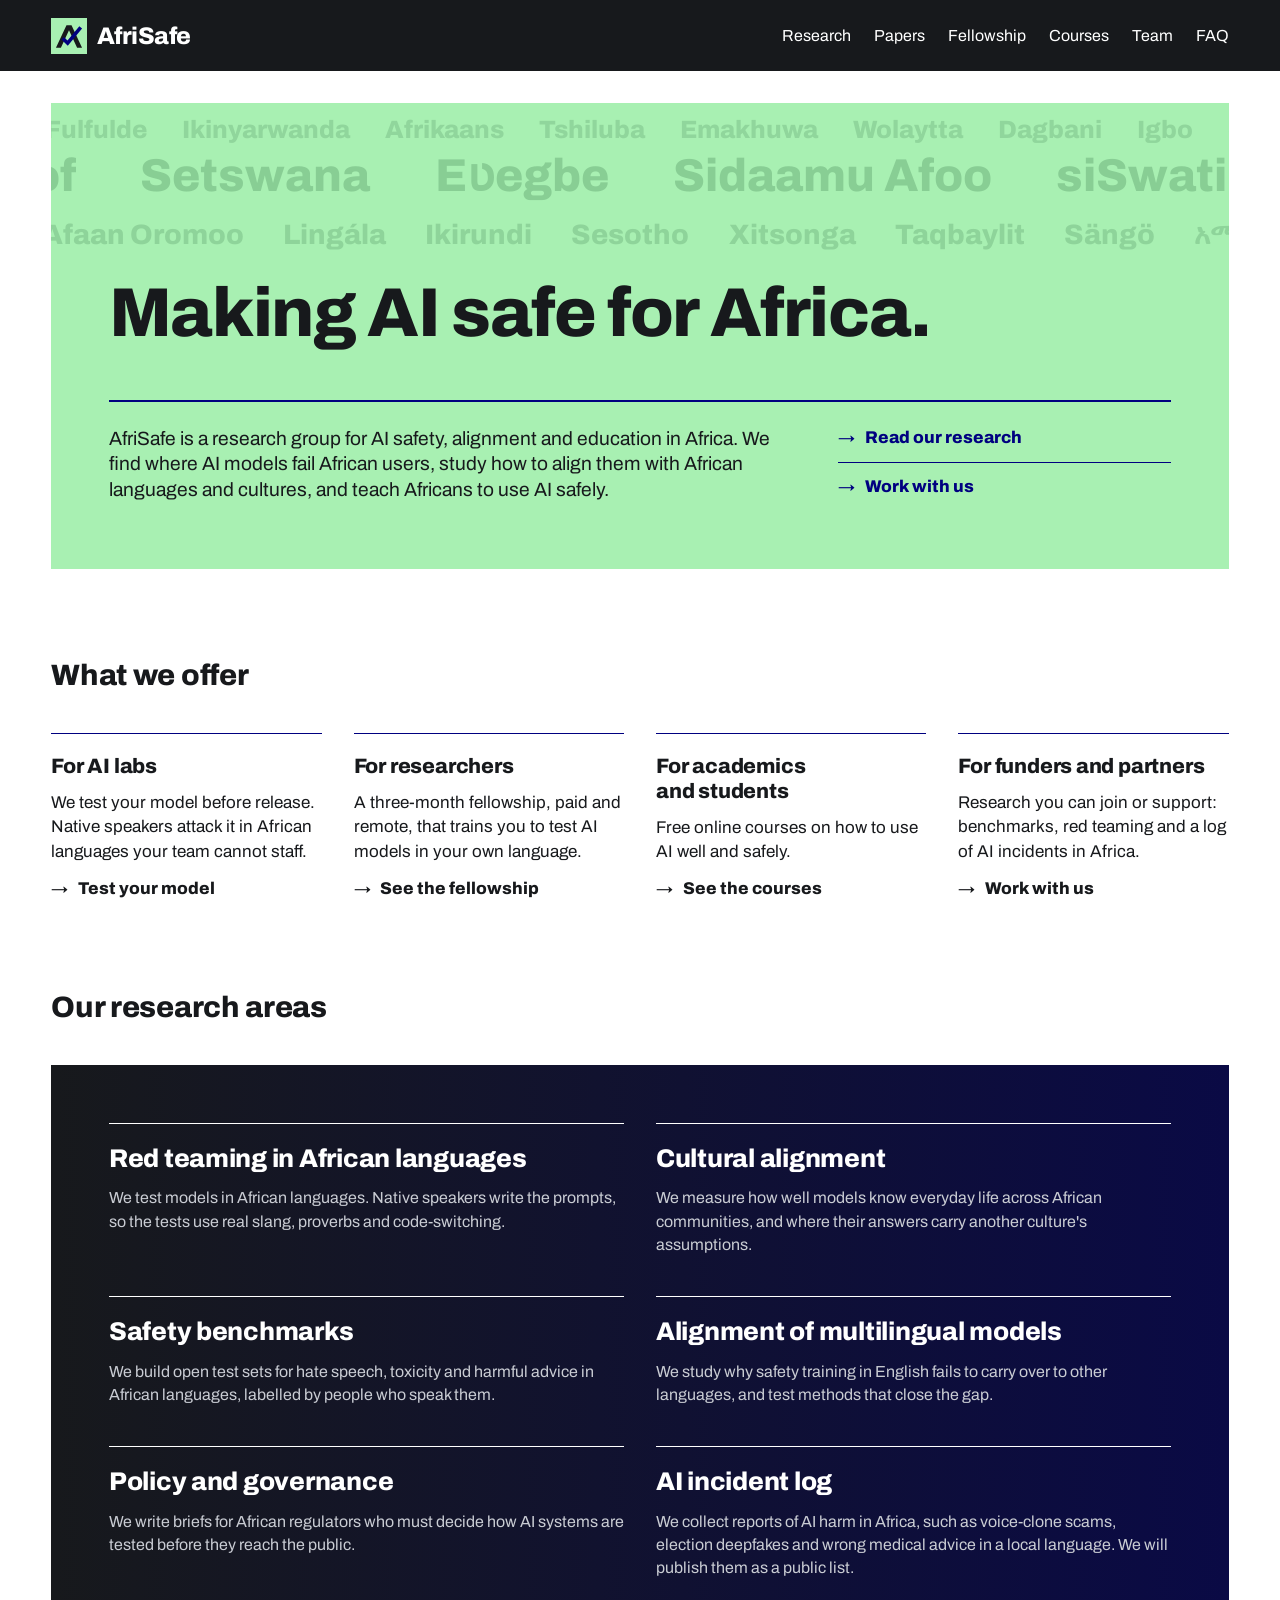
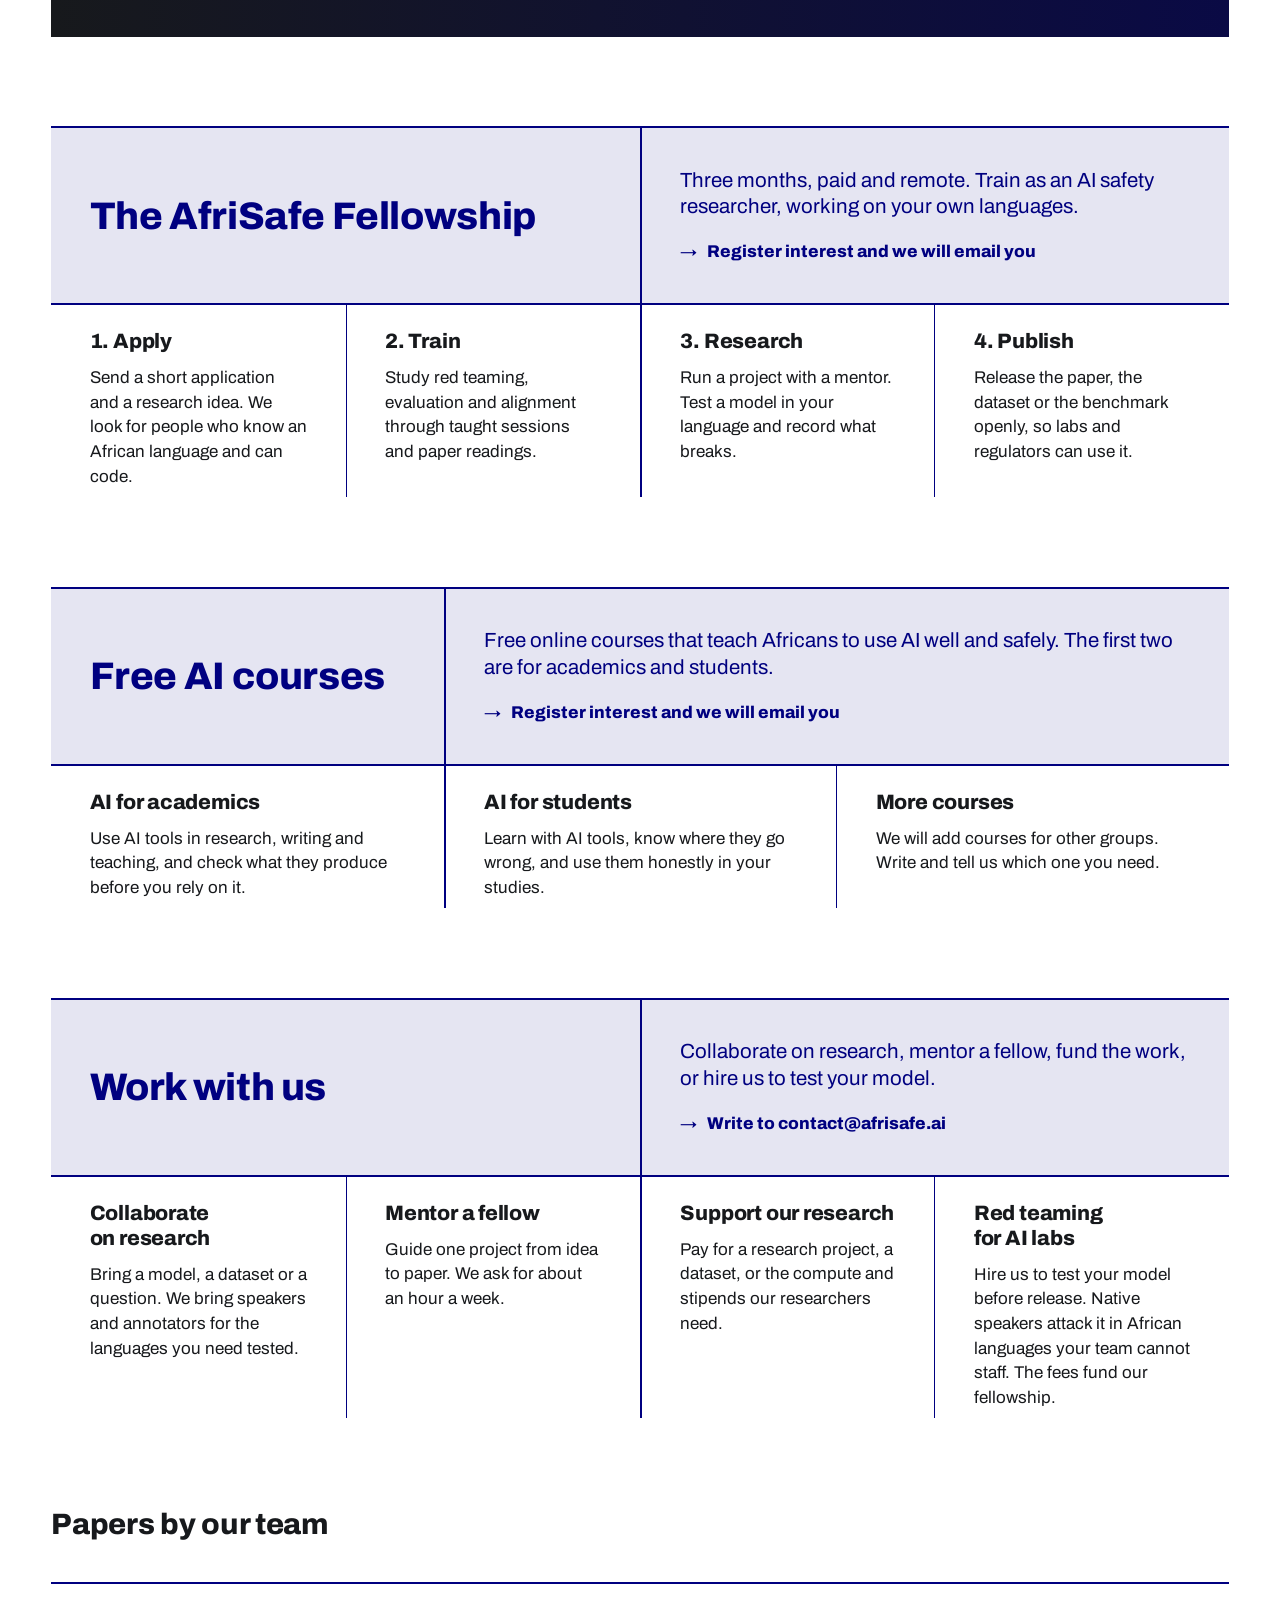
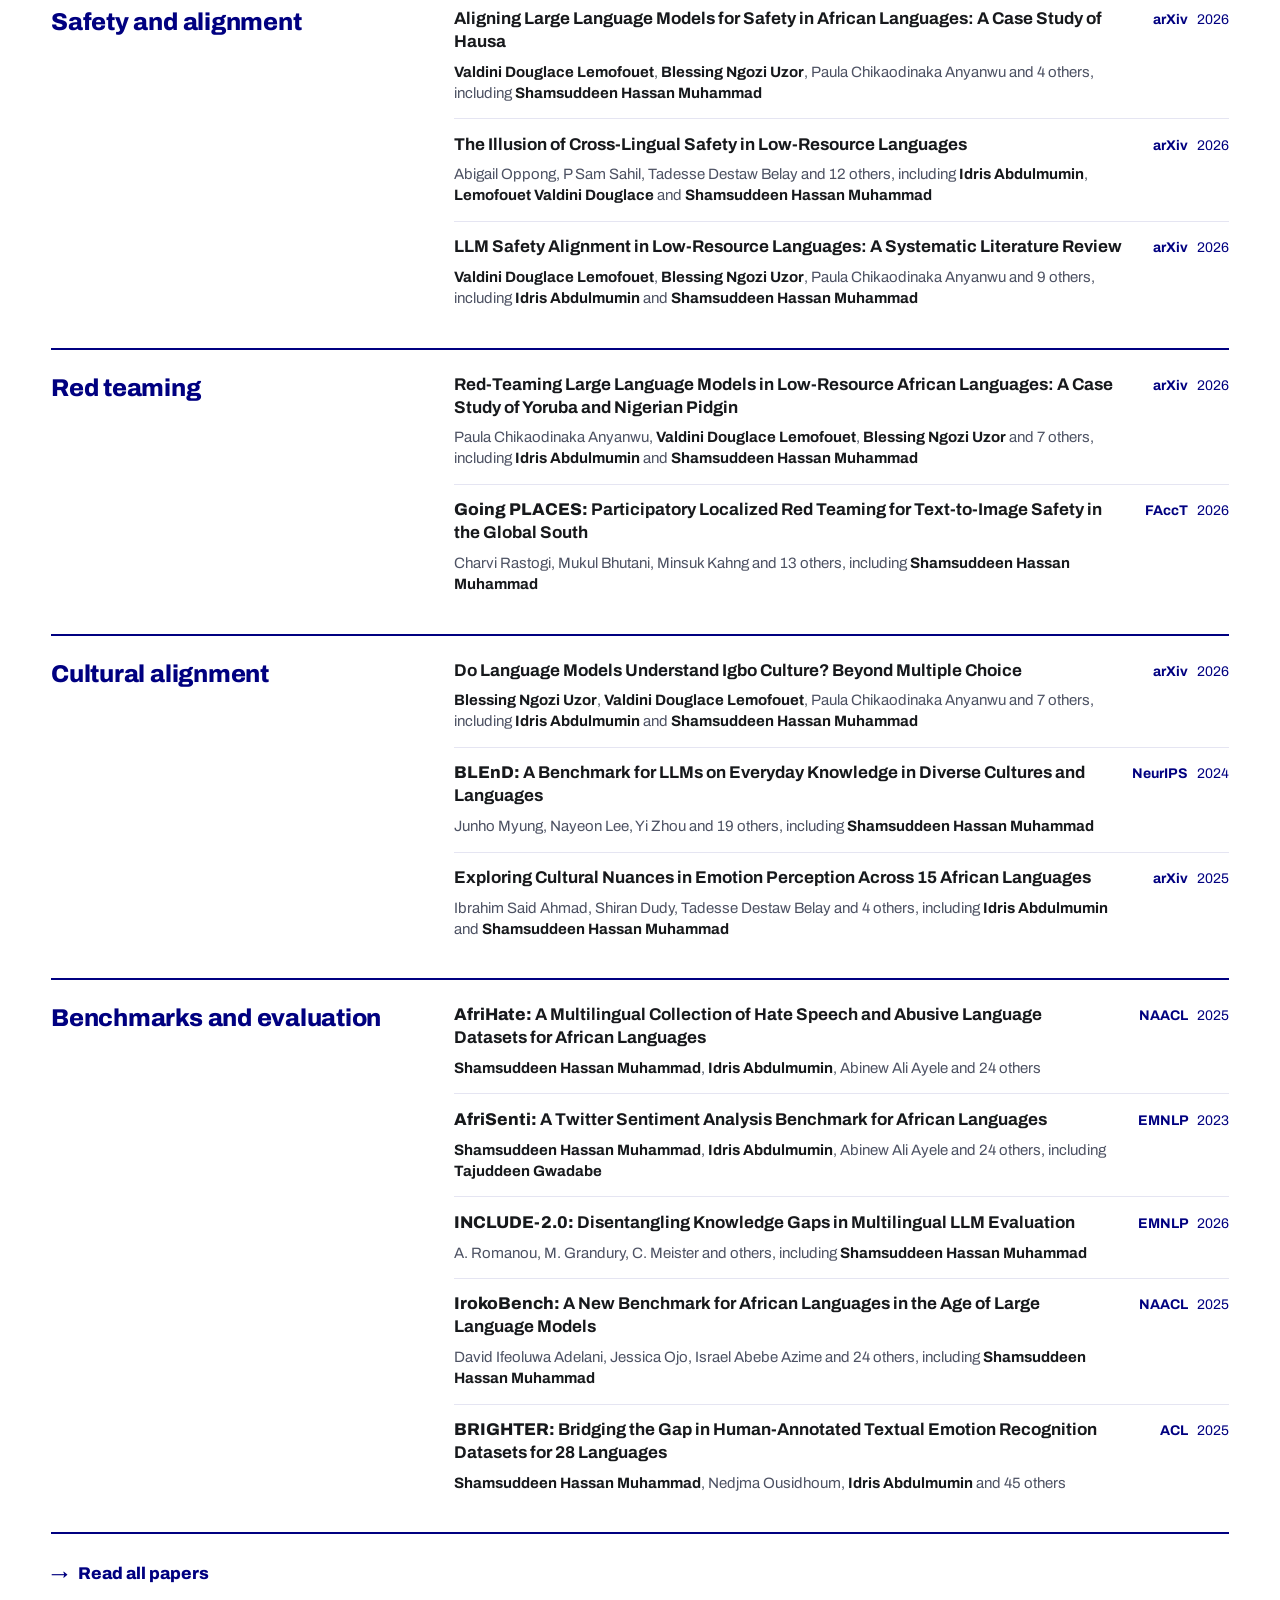
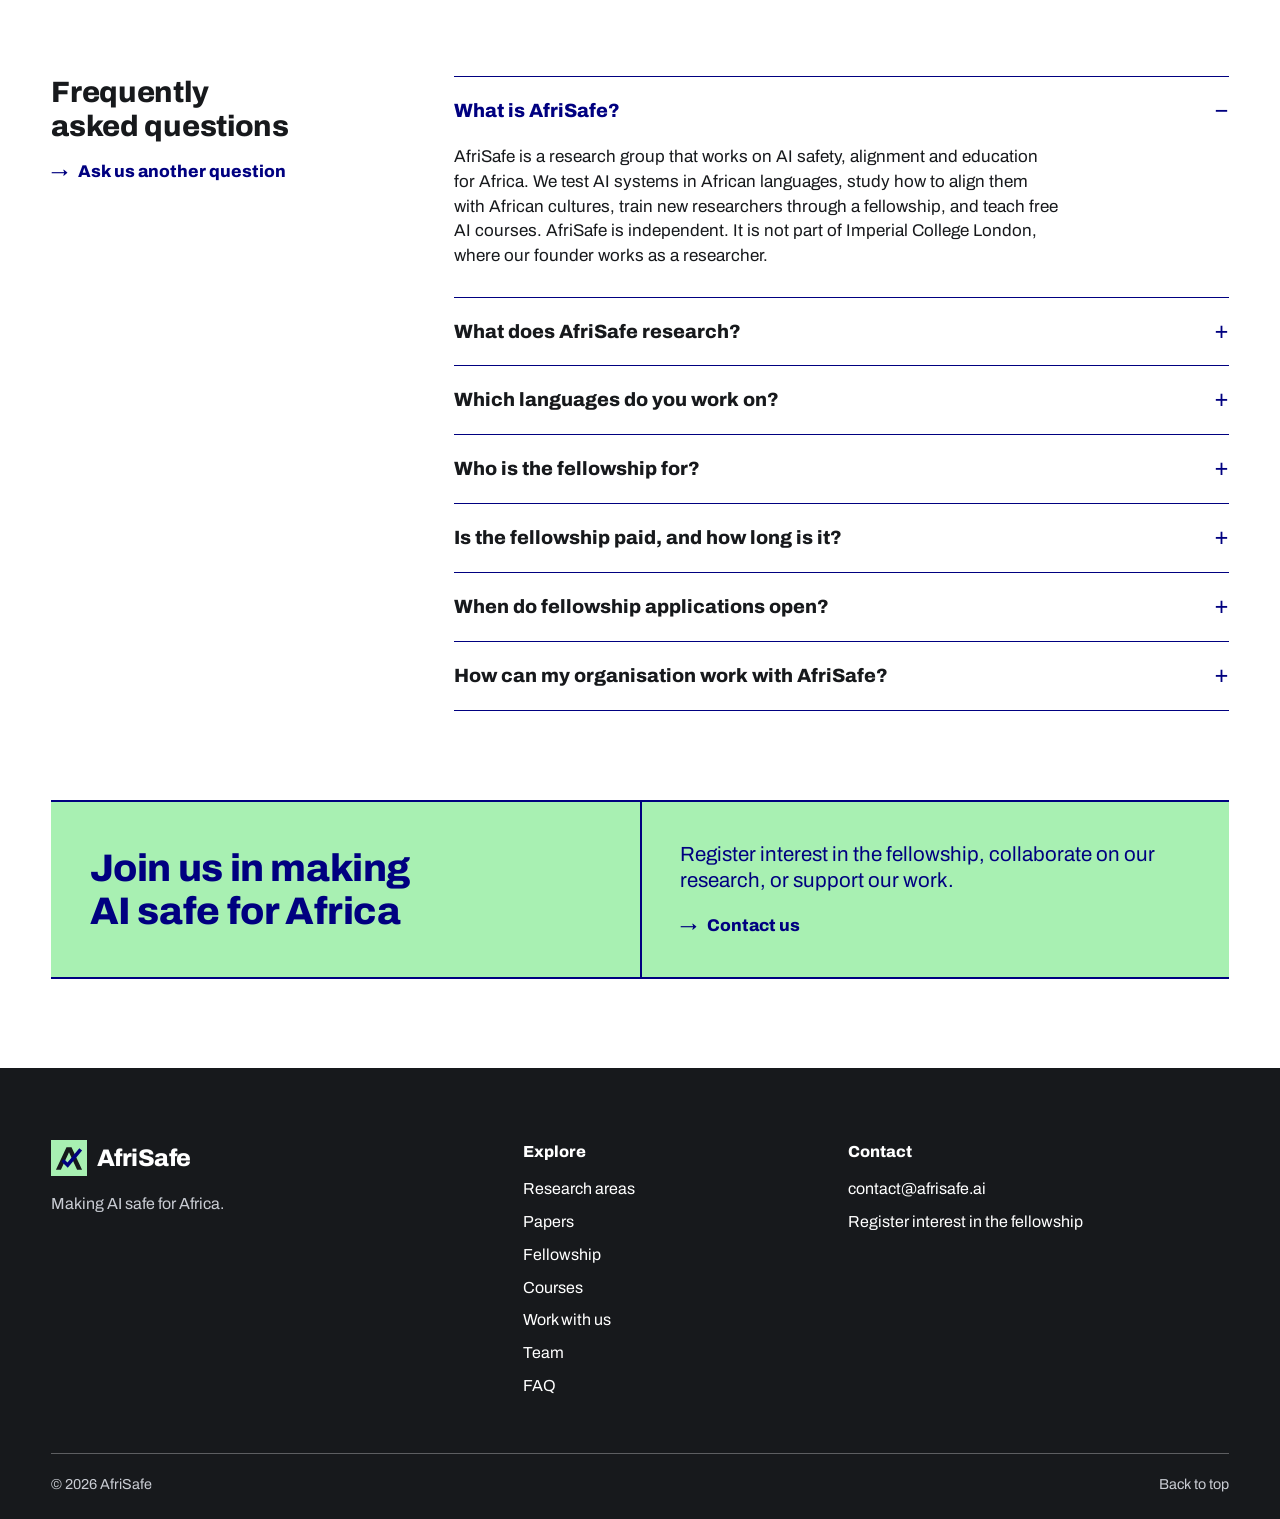
==== commit b9889c9a: "Home: offers first (three options behind ?pick), papers moved below Work with us" ====
--- a/index.html
+++ b/index.html
@@ -59,28 +59,68 @@
     <p class="lede">AfriSafe is a research group for AI safety, alignment and education in Africa. We find where AI models fail African users, study how to align them with African languages and cultures, and teach Africans to use AI safely.</p>
     <ul class="hero-links" role="list">
       <li><a class="go" href="#research">Read our research</a></li>
+      <li><a class="go" href="#involved">Work with us</a></li>
     </ul>
   </div>
 </section>
 
-<section id="focus" class="block">
-  <h2>Our focus</h2>
-  <div class="cols three">
-    <article>
-      <h3>AI safety</h3>
-      <p>We test AI models in African languages and publish where they fail.</p>
-      <a class="go" href="#research">See our research areas</a>
-    </article>
-    <article>
-      <h3>Alignment</h3>
-      <p>We study whether models respect African cultures, and whether they behave in African languages as they do in English.</p>
-      <a class="go" href="#papers">Read our papers</a>
-    </article>
-    <article>
-      <h3>Education</h3>
-      <p>We train researchers through a paid fellowship and teach free AI courses for academics and students.</p>
-      <a class="go" href="#courses">See our courses</a>
-    </article>
+<section id="offer" class="block">
+  <div data-opt="a">
+    <h2>What we offer</h2>
+    <div class="cols four">
+      <article>
+        <h3>For AI labs</h3>
+        <p>We test your model before release. Native speakers attack it in African languages your team cannot staff.</p>
+        <a class="go" href="#involved">Test your model</a>
+      </article>
+      <article>
+        <h3>For researchers</h3>
+        <p>A three-month fellowship, paid and remote, that trains you to test AI models in your own language.</p>
+        <a class="go" href="#fellowship">See the fellowship</a>
+      </article>
+      <article>
+        <h3>For academics and students</h3>
+        <p>Free online courses on how to use AI well and safely.</p>
+        <a class="go" href="#courses">See the courses</a>
+      </article>
+      <article>
+        <h3>For funders and partners</h3>
+        <p>Research you can join or support: benchmarks, red teaming and a log of AI incidents in Africa.</p>
+        <a class="go" href="#involved">Work with us</a>
+      </article>
+    </div>
+  </div>
+  <div data-opt="b" hidden>
+    <h2>What we offer</h2>
+    <ul class="offers" role="list">
+      <li><h3>For AI labs</h3><p>We test your model before release. Native speakers attack it in African languages your team cannot staff.</p><a class="go" href="#involved">Test your model</a></li>
+      <li><h3>For researchers</h3><p>A three-month fellowship, paid and remote, that trains you to test AI models in your own language.</p><a class="go" href="#fellowship">See the fellowship</a></li>
+      <li><h3>For academics and students</h3><p>Free online courses on how to use AI well and safely.</p><a class="go" href="#courses">See the courses</a></li>
+      <li><h3>For funders and partners</h3><p>Research you can join or support: benchmarks, red teaming and a log of AI incidents in Africa.</p><a class="go" href="#involved">Work with us</a></li>
+    </ul>
+  </div>
+  <div data-opt="c" hidden>
+    <h2>Our focus</h2>
+    <div class="cols three">
+      <article>
+        <h3>AI safety</h3>
+        <p>We test AI models in African languages and publish where they fail.</p>
+        <a class="go" href="#involved">Red teaming for AI labs</a>
+        <a class="go" href="#research">Our research areas</a>
+      </article>
+      <article>
+        <h3>Alignment</h3>
+        <p>We study whether models respect African cultures, and whether they behave in African languages as they do in English.</p>
+        <a class="go" href="#involved">Collaborate on research</a>
+        <a class="go" href="#papers">Read our papers</a>
+      </article>
+      <article>
+        <h3>Education</h3>
+        <p>We train researchers through a paid fellowship and teach free AI courses for academics and students.</p>
+        <a class="go" href="#fellowship">The paid fellowship</a>
+        <a class="go" href="#courses">Free AI courses</a>
+      </article>
+    </div>
   </div>
 </section>
 
@@ -113,6 +153,86 @@
       <p>We collect reports of AI harm in Africa, such as voice-clone scams, election deepfakes and wrong medical advice in a local language. We will publish them as a public list.</p>
     </article>
   </div>
+  </div>
+</section>
+
+<section id="fellowship" class="block">
+  <div class="banner">
+    <h2>The AfriSafe Fellowship</h2>
+    <div>
+      <p>Three months, paid and remote. Train as an AI safety researcher, working on your own languages.</p>
+      <a class="go" href="mailto:contact@afrisafe.ai?subject=AfriSafe%20Fellowship%20interest">Register interest and we will email you</a>
+    </div>
+  </div>
+  <ol class="cols four" role="list">
+    <li>
+      <h3>1. Apply</h3>
+      <p>Send a short application and a research idea. We look for people who know an African language and can code.</p>
+    </li>
+    <li>
+      <h3>2. Train</h3>
+      <p>Study red teaming, evaluation and alignment through taught sessions and paper readings.</p>
+    </li>
+    <li>
+      <h3>3. Research</h3>
+      <p>Run a project with a mentor. Test a model in your language and record what breaks.</p>
+    </li>
+    <li>
+      <h3>4. Publish</h3>
+      <p>Release the paper, the dataset or the benchmark openly, so labs and regulators can use it.</p>
+    </li>
+  </ol>
+</section>
+
+<section id="courses" class="block">
+  <div class="banner">
+    <h2>Free AI courses</h2>
+    <div>
+      <p>Free online courses that teach Africans to use AI well and safely. The first two are for academics and students.</p>
+      <a class="go" href="mailto:contact@afrisafe.ai?subject=AfriSafe%20courses%20interest">Register interest and we will email you</a>
+    </div>
+  </div>
+  <div class="cols three">
+    <article>
+      <h3>AI for academics</h3>
+      <p>Use AI tools in research, writing and teaching, and check what they produce before you rely on it.</p>
+    </article>
+    <article>
+      <h3>AI for students</h3>
+      <p>Learn with AI tools, know where they go wrong, and use them honestly in your studies.</p>
+    </article>
+    <article>
+      <h3>More courses</h3>
+      <p>We will add courses for other groups. Write and tell us which one you need.</p>
+    </article>
+  </div>
+</section>
+
+<section id="involved" class="block">
+  <div class="banner">
+    <h2>Work with us</h2>
+    <div>
+      <p>Collaborate on research, mentor a fellow, fund the work, or hire us to test your model.</p>
+      <a class="go" href="mailto:contact@afrisafe.ai?subject=Working%20with%20AfriSafe">Write to contact@afrisafe.ai</a>
+    </div>
+  </div>
+  <div class="cols four">
+    <article>
+      <h3>Collaborate on research</h3>
+      <p>Bring a model, a dataset or a question. We bring speakers and annotators for the languages you need tested.</p>
+    </article>
+    <article>
+      <h3>Mentor a fellow</h3>
+      <p>Guide one project from idea to paper. We ask for about an hour a week.</p>
+    </article>
+    <article>
+      <h3>Support our research</h3>
+      <p>Pay for a research project, a dataset, or the compute and stipends our researchers need.</p>
+    </article>
+    <article>
+      <h3>Red teaming for AI labs</h3>
+      <p>Hire us to test your model before release. Native speakers attack it in African languages your team cannot staff. The fees fund our fellowship.</p>
+    </article>
   </div>
 </section>
 
@@ -156,86 +276,6 @@
   <p class="more"><a class="go" href="papers.html">Read all papers</a></p>
 </section>
 
-<section id="fellowship" class="block">
-  <div class="banner">
-    <h2>The AfriSafe Fellowship</h2>
-    <div>
-      <p>Three months, paid and remote. Train as an AI safety researcher, working on your own languages.</p>
-      <a class="go" href="mailto:contact@afrisafe.ai?subject=AfriSafe%20Fellowship%20interest">Register interest and we will email you</a>
-    </div>
-  </div>
-  <ol class="cols four" role="list">
-    <li>
-      <h3>1. Apply</h3>
-      <p>Send a short application and a research idea. We look for people who know an African language and can code.</p>
-    </li>
-    <li>
-      <h3>2. Train</h3>
-      <p>Study red teaming, evaluation and alignment through taught sessions and paper readings.</p>
-    </li>
-    <li>
-      <h3>3. Research</h3>
-      <p>Run a project with a mentor. Test a model in your language and record what breaks.</p>
-    </li>
-    <li>
-      <h3>4. Publish</h3>
-      <p>Release the paper, the dataset or the benchmark openly, so labs and regulators can use it.</p>
-    </li>
-  </ol>
-</section>
-
-<section id="courses" class="block">
-  <div class="banner">
-    <h2>Free AI courses</h2>
-    <div>
-      <p>Free online courses that teach Africans to use AI well and safely. The first two are for academics and students.</p>
-      <a class="go" href="mailto:contact@afrisafe.ai?subject=AfriSafe%20courses%20interest">Register interest and we will email you</a>
-    </div>
-  </div>
-  <div class="cols three">
-    <article>
-      <h3>AI for academics</h3>
-      <p>Use AI tools in research, writing and teaching, and check what they produce before you rely on it.</p>
-    </article>
-    <article>
-      <h3>AI for students</h3>
-      <p>Learn with AI tools, know where they go wrong, and use them honestly in your studies.</p>
-    </article>
-    <article>
-      <h3>More courses</h3>
-      <p>We will add courses for other groups. Write and tell us which one you need.</p>
-    </article>
-  </div>
-</section>
-
-<section id="involved" class="block">
-  <div class="banner">
-    <h2>Work with us</h2>
-    <div>
-      <p>Collaborate on research, mentor a fellow, fund the work, or hire us to test your model.</p>
-      <a class="go" href="mailto:contact@afrisafe.ai?subject=Working%20with%20AfriSafe">Write to contact@afrisafe.ai</a>
-    </div>
-  </div>
-  <div class="cols four">
-    <article>
-      <h3>Collaborate on research</h3>
-      <p>Bring a model, a dataset or a question. We bring speakers and annotators for the languages you need tested.</p>
-    </article>
-    <article>
-      <h3>Mentor a fellow</h3>
-      <p>Guide one project from idea to paper. We ask for about an hour a week.</p>
-    </article>
-    <article>
-      <h3>Support our research</h3>
-      <p>Pay for a research project, a dataset, or the compute and stipends our researchers need.</p>
-    </article>
-    <article>
-      <h3>Red teaming for AI labs</h3>
-      <p>Hire us to test your model before release. Native speakers attack it in African languages your team cannot staff. The fees fund our fellowship.</p>
-    </article>
-  </div>
-</section>
-
 <section id="faq" class="block">
   <div class="faq-head">
     <h2>Frequently asked questions</h2>
@@ -386,5 +426,21 @@
 })();
 </script>
 
+<script>
+/* Temporary chooser: open the page with ?pick to compare the three layouts. */
+if (location.search.includes('pick')) {
+  const opts = document.querySelectorAll('#offer [data-opt]');
+  const bar = document.createElement('div');
+  bar.style.cssText = 'position:fixed;left:0;right:0;bottom:0;z-index:9;display:flex;gap:.5rem;justify-content:center;padding:.75rem;background:#17191c';
+  for (const [k, label] of [['a', 'A: by visitor, columns'], ['b', 'B: by visitor, rows'], ['c', 'C: by focus area']]) {
+    const btn = document.createElement('button');
+    btn.textContent = label;
+    btn.style.cssText = 'font:inherit;padding:.5rem 1rem;border:2px solid #a8f0b2;background:#17191c;color:#fff;cursor:pointer';
+    btn.onclick = () => opts.forEach(o => { o.hidden = o.dataset.opt !== k; });
+    bar.append(btn);
+  }
+  document.body.append(bar);
+}
+</script>
 </body>
 </html>
--- a/styles.css
+++ b/styles.css
@@ -100,6 +100,8 @@
 .cols.two { grid-template-columns: repeat(2, minmax(0, 1fr)); }
 .cols.three { grid-template-columns: repeat(3, minmax(0, 1fr)); }
 .cols.four { grid-template-columns: repeat(4, minmax(0, 1fr)); }
+.offers { list-style: none; margin: 2.5rem 0 0; padding: 0; border-top: 2px solid var(--navy); }
+.offers li { display: grid; grid-template-columns: minmax(0, 1fr) minmax(0, 2fr) minmax(0, 1fr); gap: 0.75rem 2rem; align-items: baseline; padding-block: 1.25rem; border-bottom: 1px solid var(--navy); }
 .cols > * { border-top: 1px solid var(--navy); padding-top: 1.25rem; display: grid; gap: 0.75rem; align-content: start; justify-items: start; }
 
 /* Dark facts panel */
@@ -211,6 +213,7 @@
   .hero-band, .banner, .cols.two, .cols.three, .foot-in { grid-template-columns: minmax(0, 1fr); }
   .lede { grid-column: auto; }
   .cols.four { grid-template-columns: repeat(2, minmax(0, 1fr)); }
+  .offers li { grid-template-columns: minmax(0, 1fr); }
   .people { grid-template-columns: repeat(3, minmax(0, 1fr)); }
   .banner > div { border-left: 0; border-top: 2px solid var(--navy); }
 }
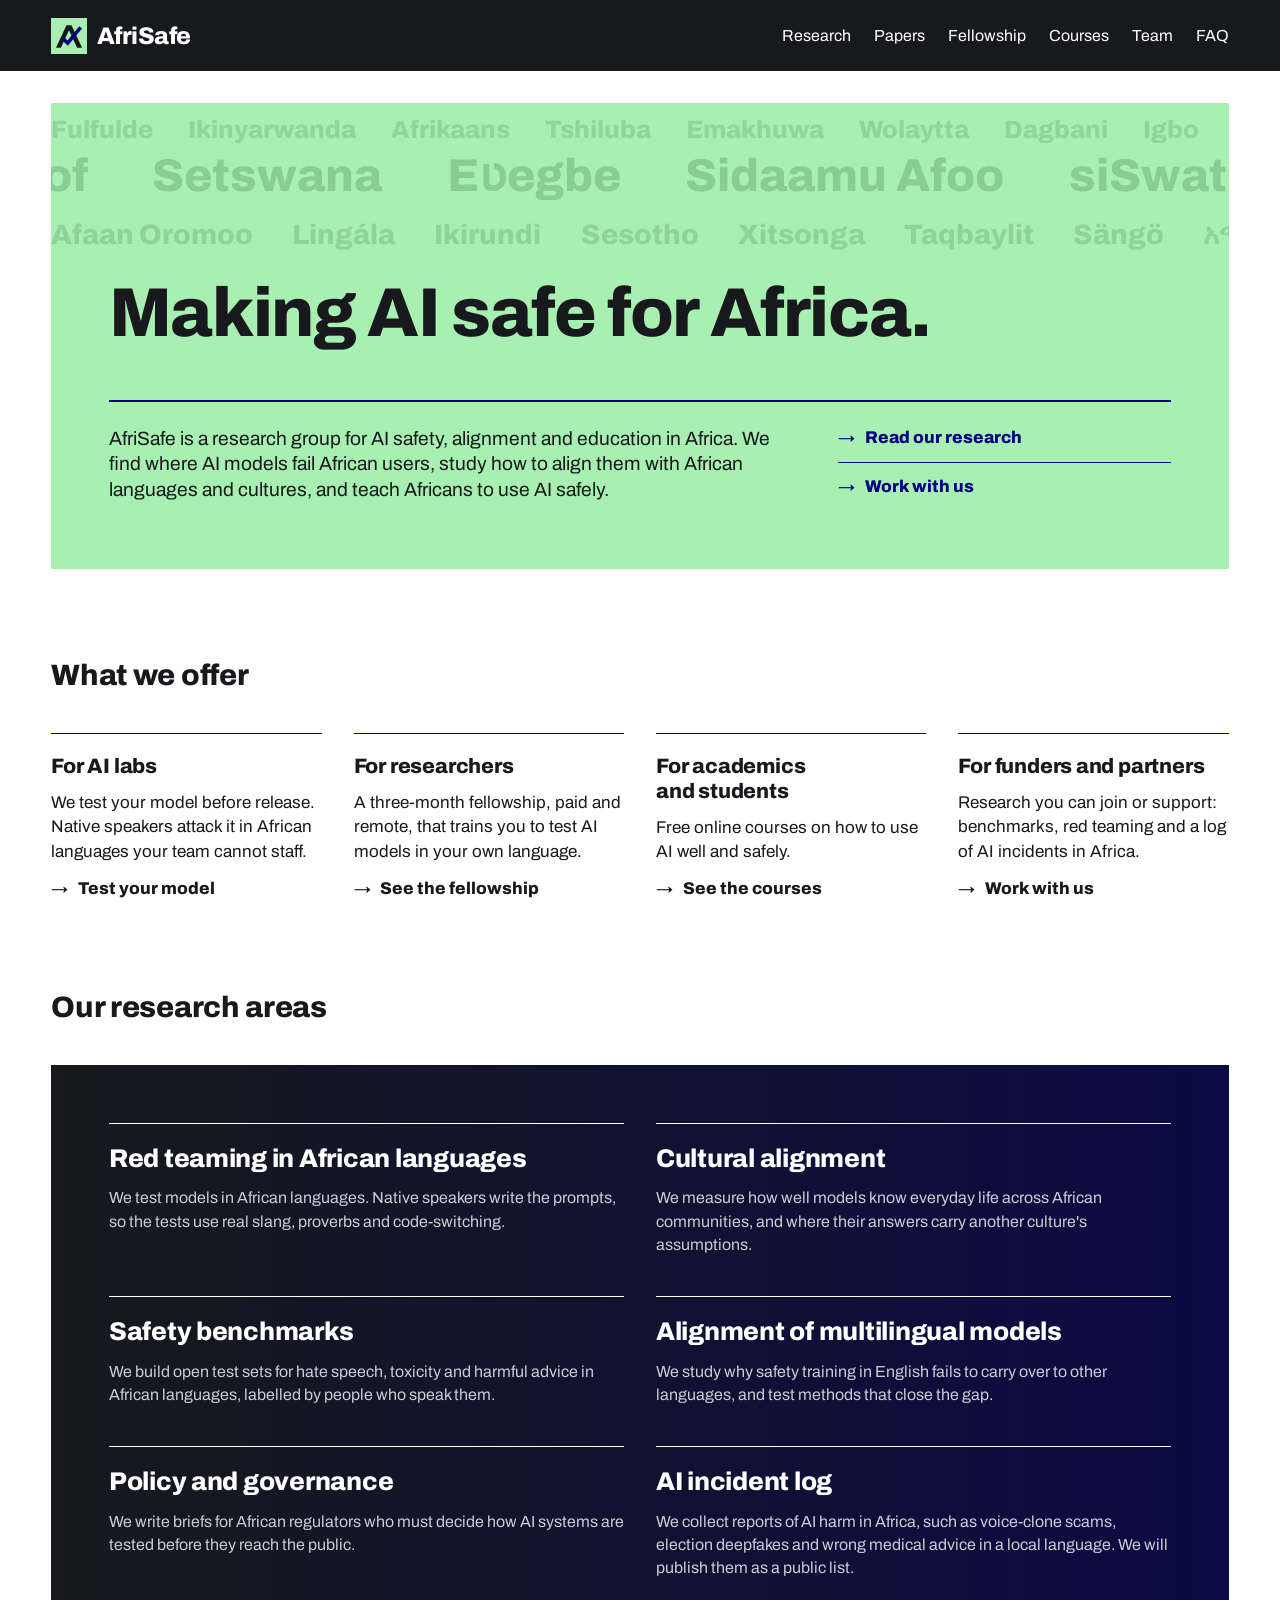
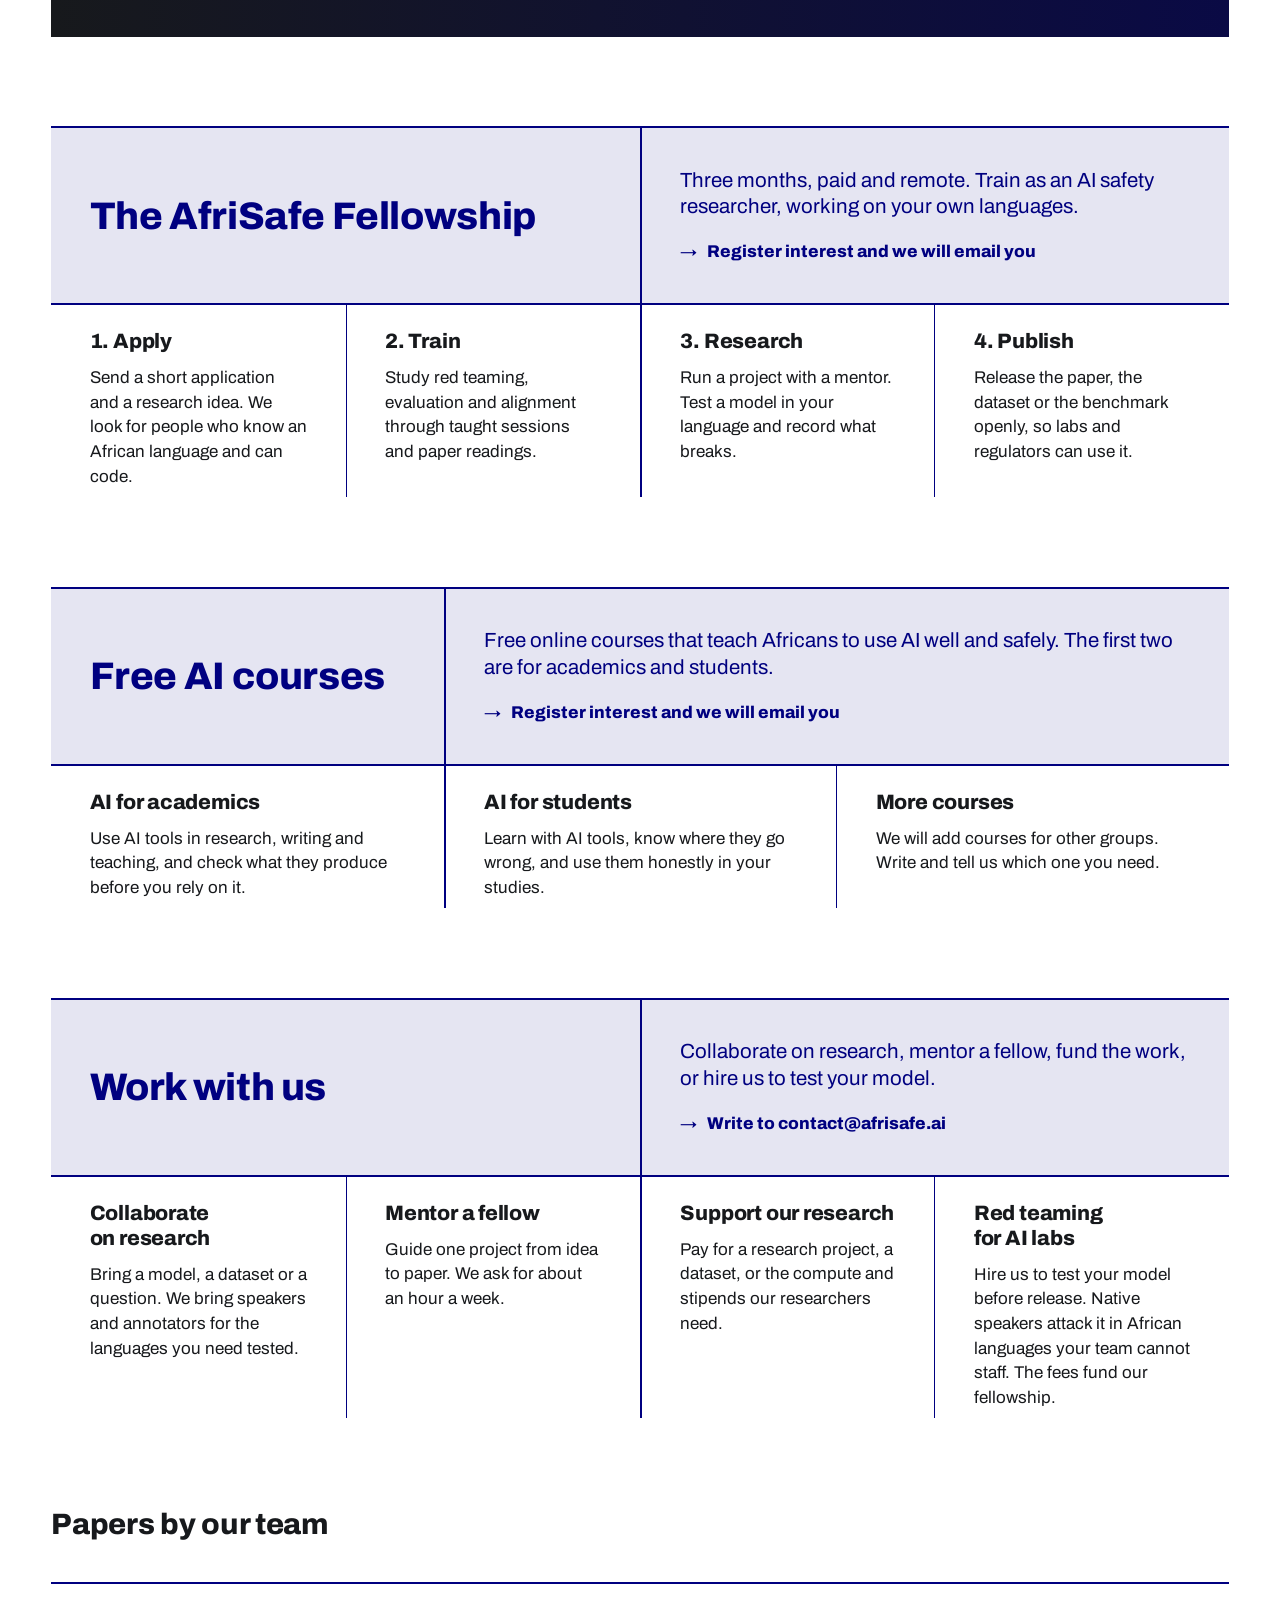
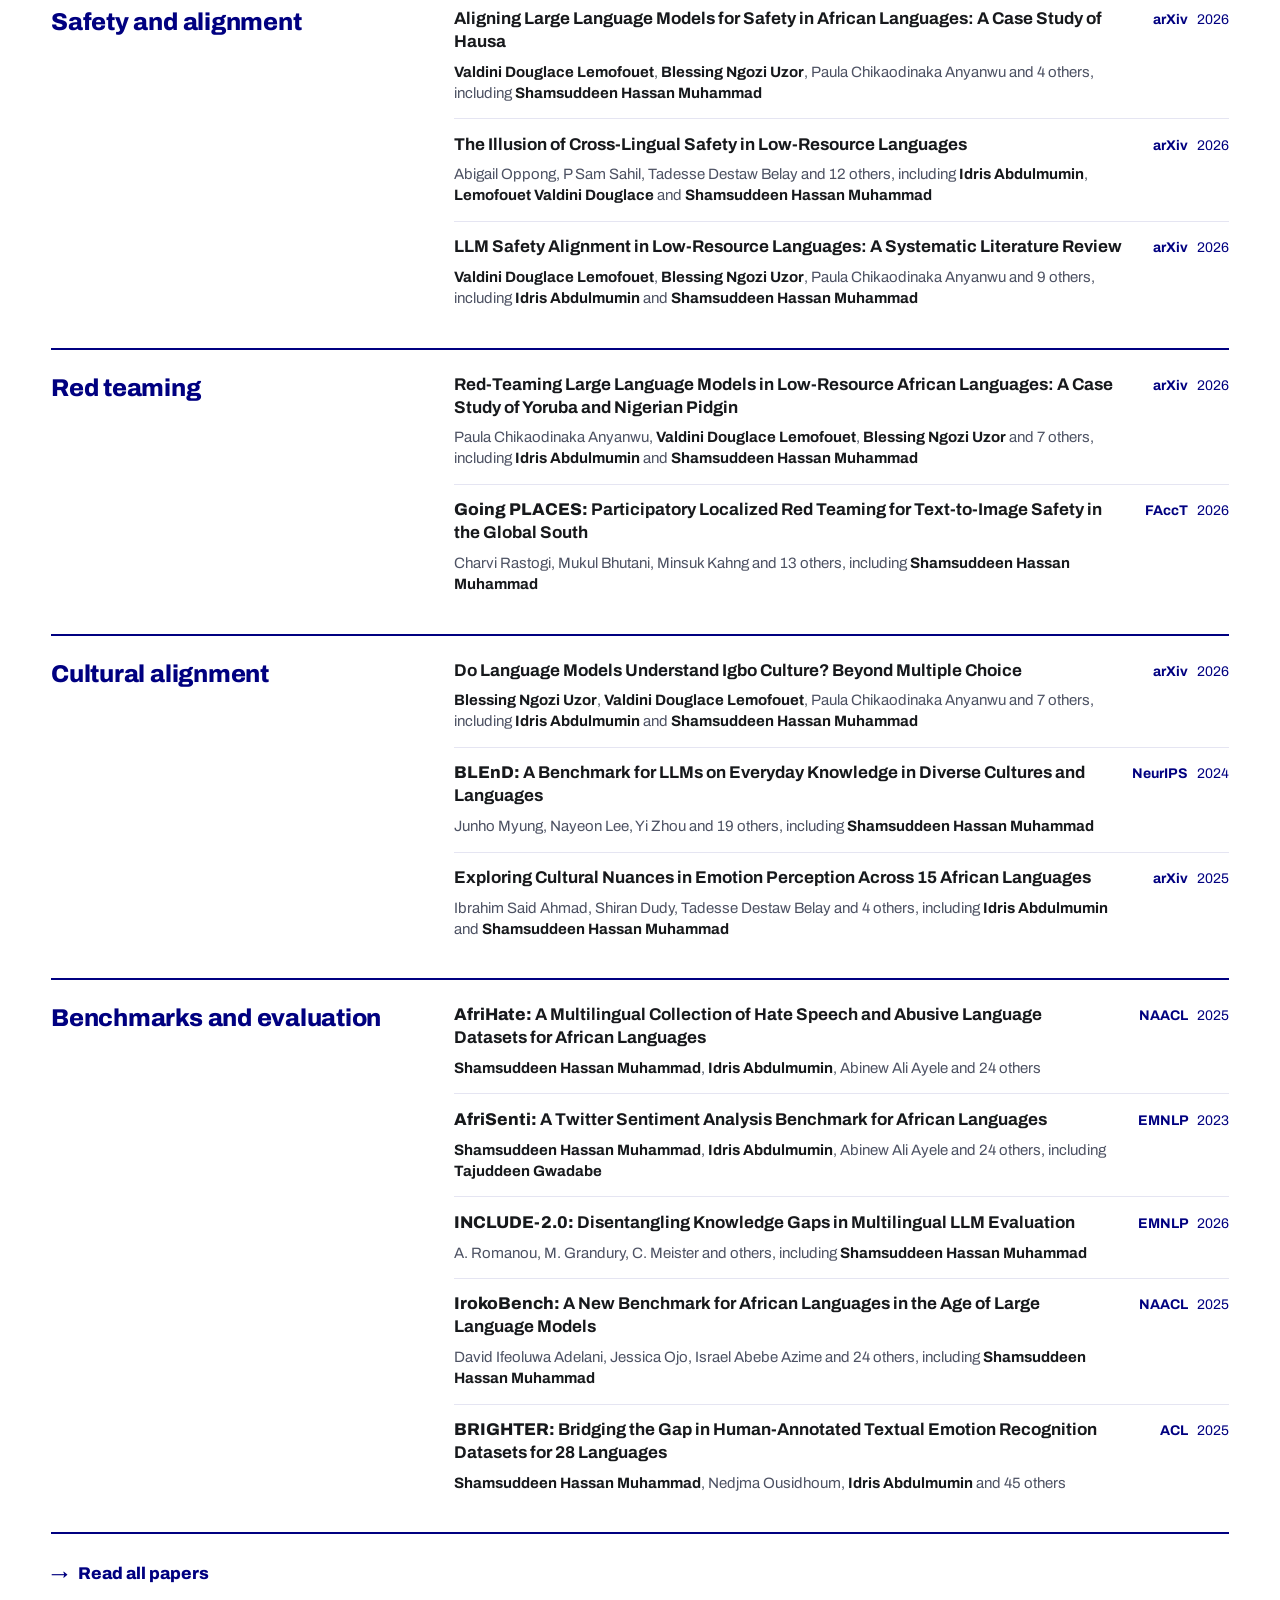
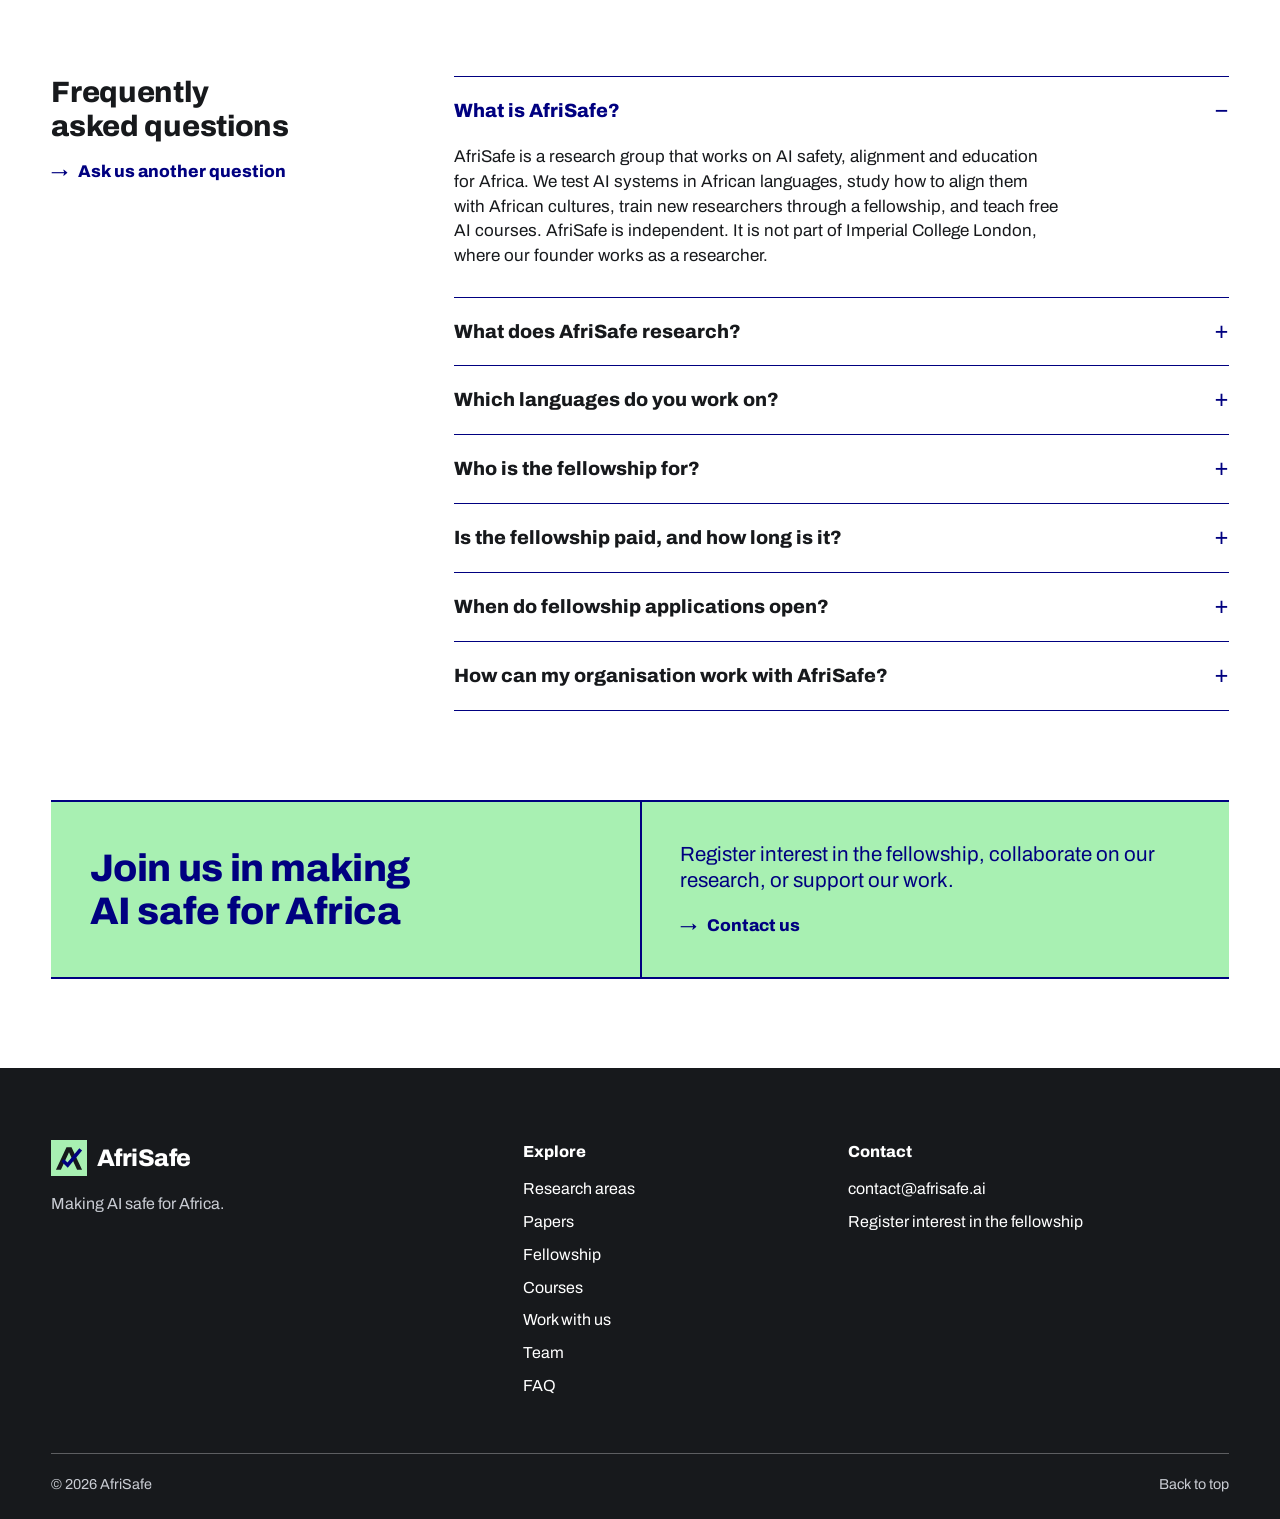
==== commit cd97caf2: "Chooser: four dark hero colour options behind ?pick" ====
--- a/index.html
+++ b/index.html
@@ -417,6 +417,7 @@
   function run() { if (!raf && !still && seen && !document.hidden) raf = requestAnimationFrame(frame); }
 
   document.fonts.ready.then(function () {
+    document.addEventListener("heroskin", layout);  // temporary: the ?pick chooser changes the hero colours
     new ResizeObserver(layout).observe(hero);   // also fires once on observe: that is the first frame
     if (still) return;
     new IntersectionObserver(function (e) { seen = e[e.length - 1].isIntersecting; run(); }).observe(hero);
@@ -431,7 +432,7 @@
 if (location.search.includes('pick')) {
   const opts = document.querySelectorAll('#offer [data-opt]');
   const bar = document.createElement('div');
-  bar.style.cssText = 'position:fixed;left:0;right:0;bottom:0;z-index:9;display:flex;gap:.5rem;justify-content:center;padding:.75rem;background:#17191c';
+  bar.style.cssText = 'position:fixed;left:0;right:0;bottom:0;z-index:9;display:flex;flex-wrap:wrap;gap:.5rem;justify-content:center;padding:.75rem;background:#17191c';
   for (const [k, label] of [['a', 'A: by visitor, columns'], ['b', 'B: by visitor, rows'], ['c', 'C: by focus area']]) {
     const btn = document.createElement('button');
     btn.textContent = label;
@@ -439,6 +440,13 @@
     btn.onclick = () => opts.forEach(o => { o.hidden = o.dataset.opt !== k; });
     bar.append(btn);
   }
+  for (const [k, label] of [['', 'Hero 1: mint (now)'], ['navy', 'Hero 2: navy'], ['night', 'Hero 3: black to navy'], ['violet', 'Hero 4: Firefox purple'], ['glow', 'Hero 5: Firefox purple, glow']]) {
+    const btn = document.createElement('button');
+    btn.textContent = label;
+    btn.style.cssText = 'font:inherit;padding:.5rem 1rem;border:2px solid #fff;background:#17191c;color:#fff;cursor:pointer';
+    btn.onclick = () => { document.documentElement.dataset.hero = k; document.dispatchEvent(new Event('heroskin')); };
+    bar.append(btn);
+  }
   document.body.append(bar);
 }
 </script>
--- a/styles.css
+++ b/styles.css
@@ -75,12 +75,17 @@
 /* Hero: headline across the mint panel; lede and links sit on the page's three columns under a navy rule */
 /* the space above the headline is the stage for the drifting language names */
 .hero { padding-top: clamp(6rem, 14vw, 11rem); gap: clamp(2rem, 4vw, 3.5rem); justify-items: stretch; }
-.hero-band { display: grid; grid-template-columns: repeat(3, minmax(0, 1fr)); gap: 1.5rem 2rem; align-items: start; border-top: 2px solid var(--navy); padding-top: 1.5rem; }
+.hero-band { display: grid; grid-template-columns: repeat(3, minmax(0, 1fr)); gap: 1.5rem 2rem; align-items: start; border-top: 2px solid var(--hero-accent, var(--navy)); padding-top: 1.5rem; }
 .lede { grid-column: span 2; max-width: 42rem; font-size: clamp(1.1rem, 1.5vw, 1.3rem); line-height: 1.35; }
-.hero-links { list-style: none; margin: 0; padding: 0; color: var(--navy); }
+.hero-links { list-style: none; margin: 0; padding: 0; color: var(--hero-accent, var(--navy)); }
 .hero-links li { padding-block: 0.75rem; }
 .hero-links li:first-child { padding-top: 0; }
-.hero-links li + li { border-top: 1px solid var(--navy); }
+.hero-links li + li { border-top: 1px solid var(--hero-accent, var(--navy)); }
+/* Temporary hero colour options, switched by the ?pick chooser. */
+[data-hero="navy"] .hero { background: #000080; color: var(--white); --hero-accent: var(--mint); --names: #ffffff; }
+[data-hero="night"] .hero { background: linear-gradient(90deg, var(--ink), var(--purple)); color: var(--white); --hero-accent: var(--mint); --names: #ffffff; }
+[data-hero="violet"] .hero { background: #20123a; color: var(--white); --hero-accent: #cb9eff; --names: #cb9eff; }
+[data-hero="glow"] .hero { background: radial-gradient(ellipse 90% 70% at 50% 100%, #6b45d6, #20123a 75%); color: var(--white); --hero-accent: #ffffff; --names: #ffffff; }
 /* flex keeps a wrapped second line under the text, clear of the arrow */
 .hero-links .go { display: flex; }
 
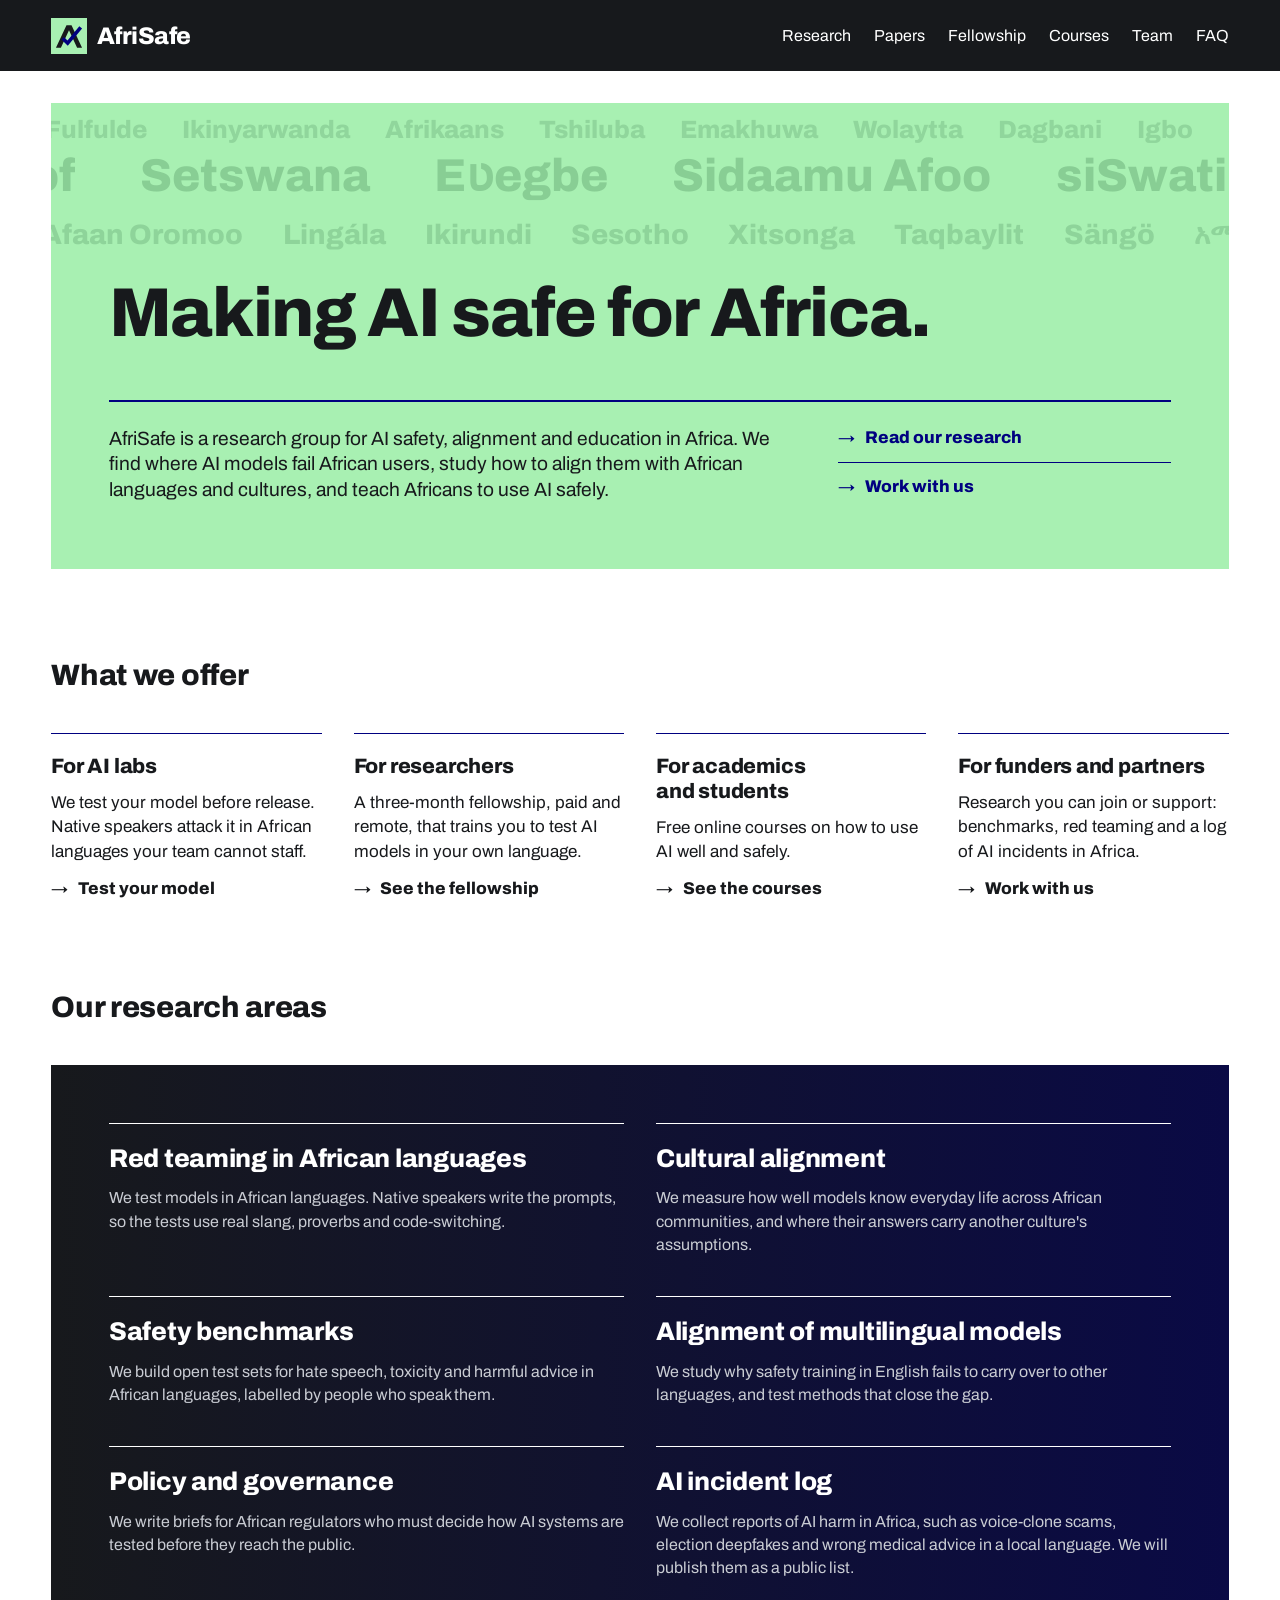
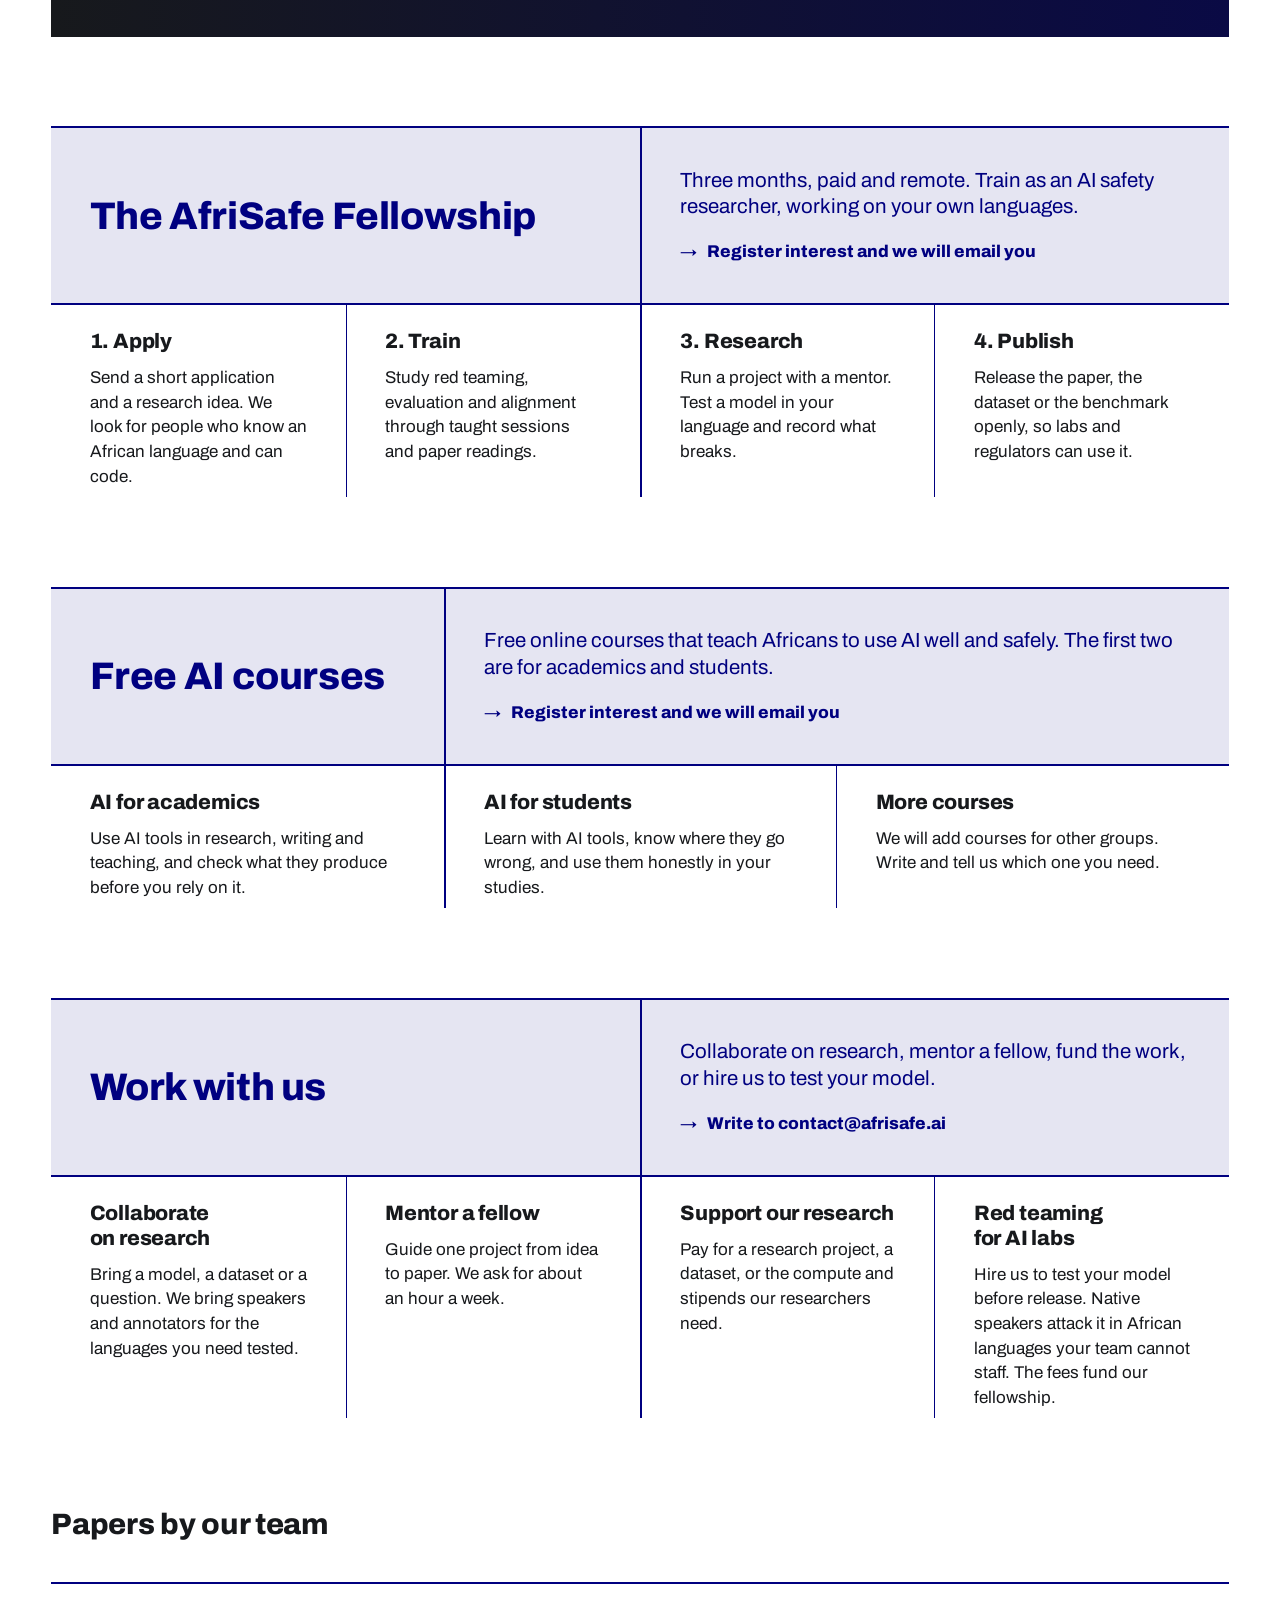
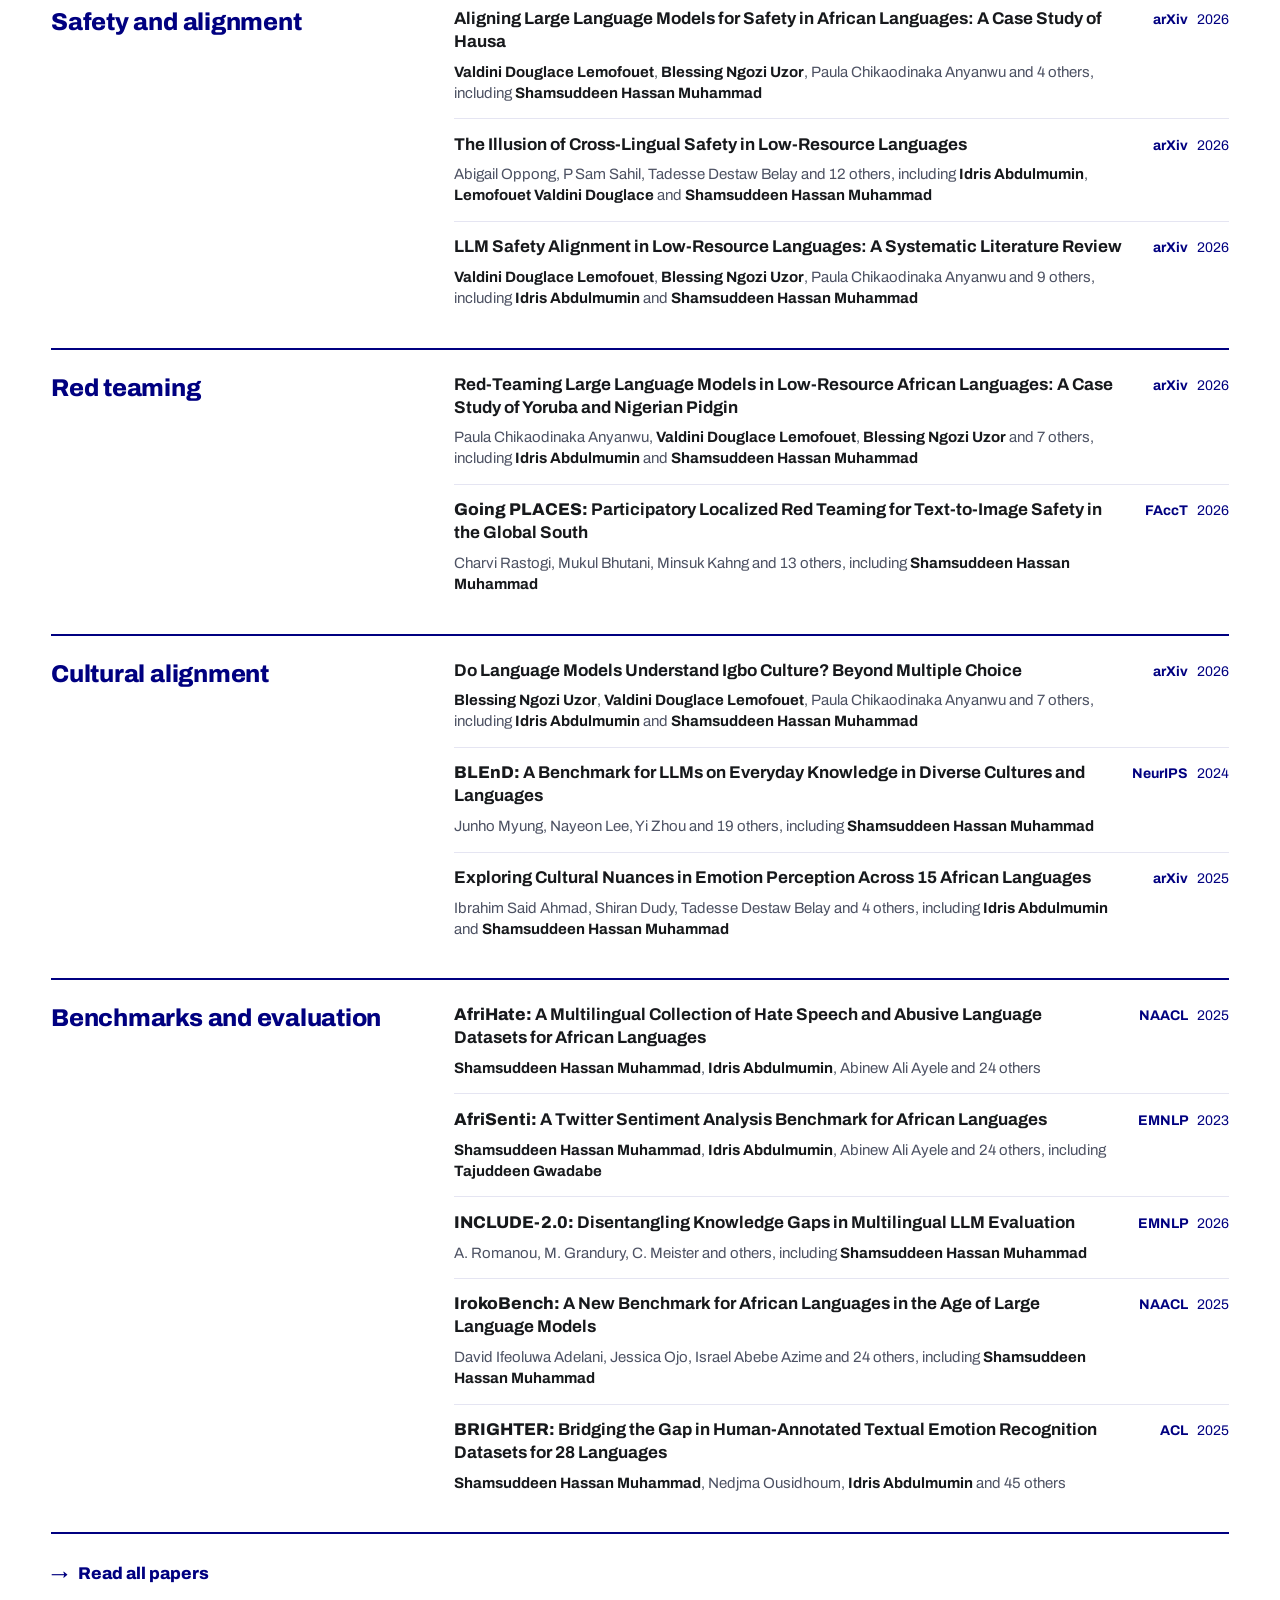
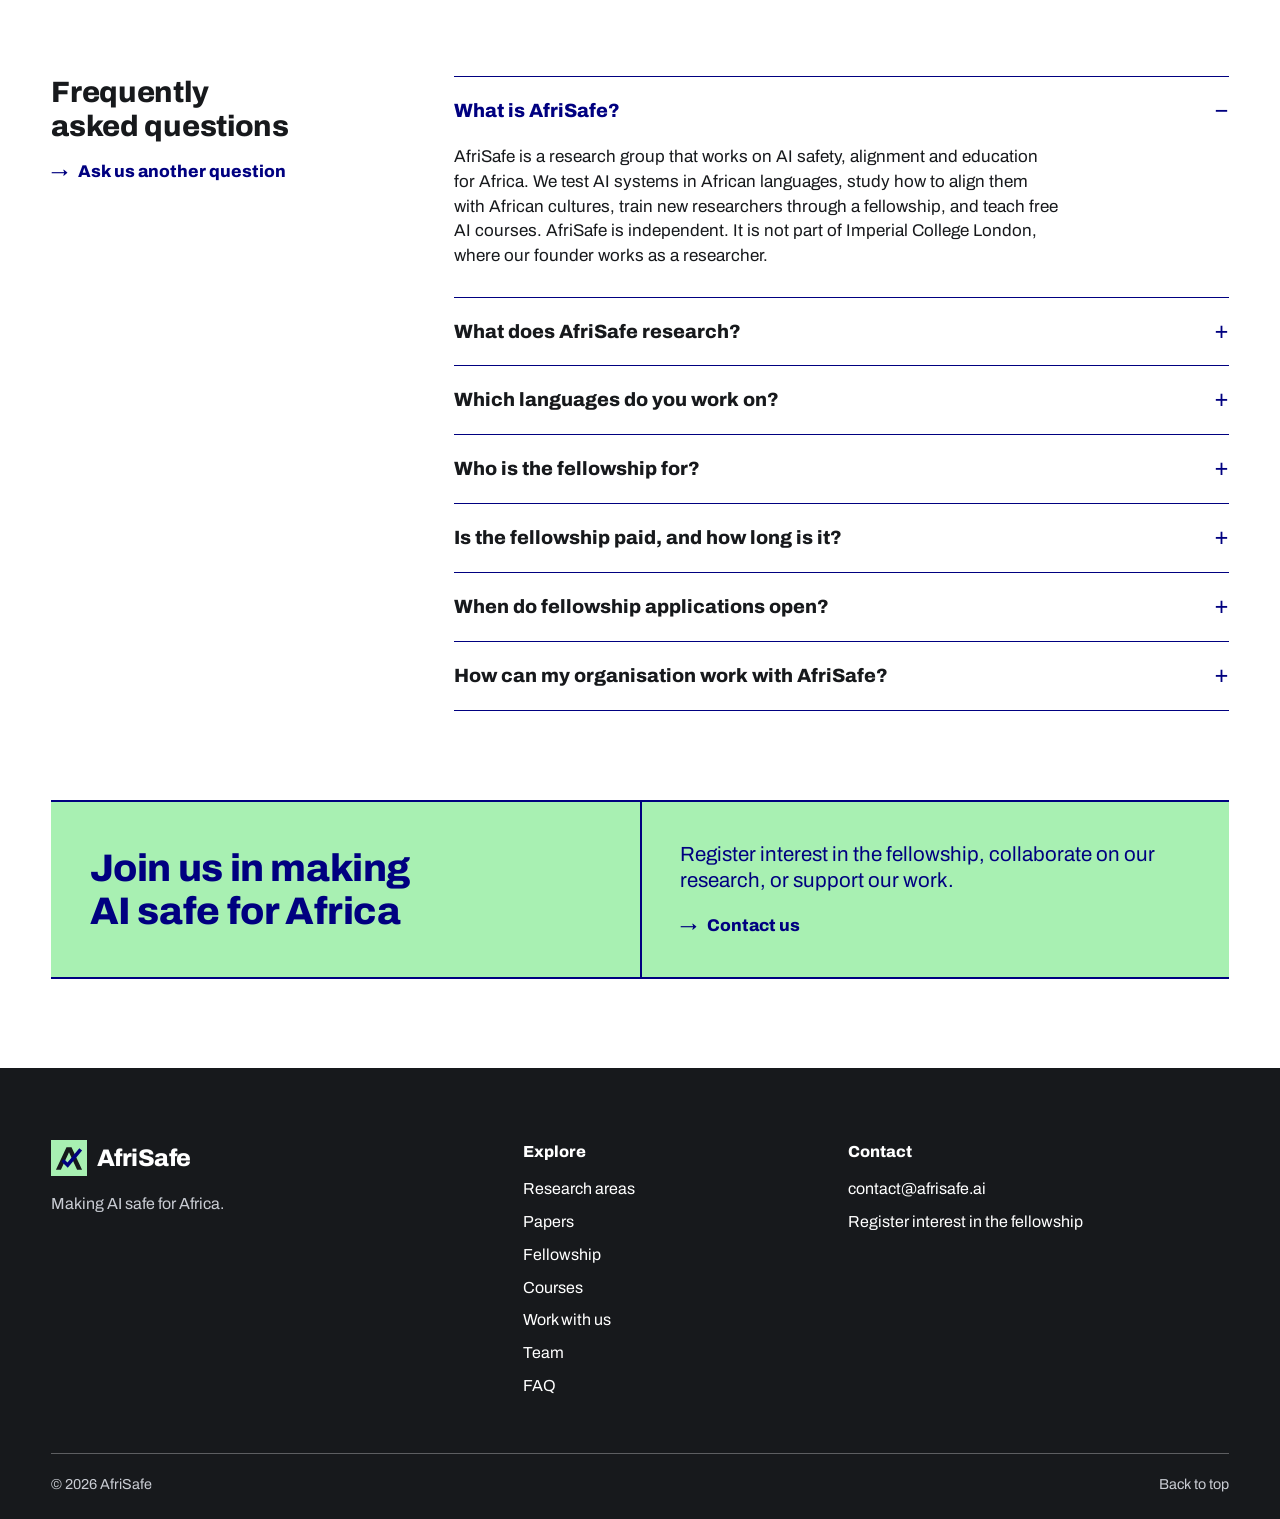
==== commit f8a85893: "Chooser: toggle for the moving languages" ====
--- a/index.html
+++ b/index.html
@@ -447,6 +447,11 @@
     btn.onclick = () => { document.documentElement.dataset.hero = k; document.dispatchEvent(new Event('heroskin')); };
     bar.append(btn);
   }
+  const off = document.createElement('button');
+  off.textContent = 'Moving languages: on';
+  off.style.cssText = 'font:inherit;padding:.5rem 1rem;border:2px solid #cb9eff;background:#17191c;color:#fff;cursor:pointer';
+  off.onclick = () => { const d = document.documentElement.dataset; d.langs = d.langs === 'off' ? '' : 'off'; off.textContent = 'Moving languages: ' + (d.langs === 'off' ? 'off' : 'on'); };
+  bar.append(off);
   document.body.append(bar);
 }
 </script>
--- a/styles.css
+++ b/styles.css
@@ -82,6 +82,8 @@
 .hero-links li:first-child { padding-top: 0; }
 .hero-links li + li { border-top: 1px solid var(--hero-accent, var(--navy)); }
 /* Temporary hero colour options, switched by the ?pick chooser. */
+[data-langs="off"] .hero-langs { display: none; }
+[data-langs="off"] .hero { padding-top: clamp(3rem, 7vw, 6rem); }
 [data-hero="navy"] .hero { background: #000080; color: var(--white); --hero-accent: var(--mint); --names: #ffffff; }
 [data-hero="night"] .hero { background: linear-gradient(90deg, var(--ink), var(--purple)); color: var(--white); --hero-accent: var(--mint); --names: #ffffff; }
 [data-hero="violet"] .hero { background: #20123a; color: var(--white); --hero-accent: #cb9eff; --names: #cb9eff; }
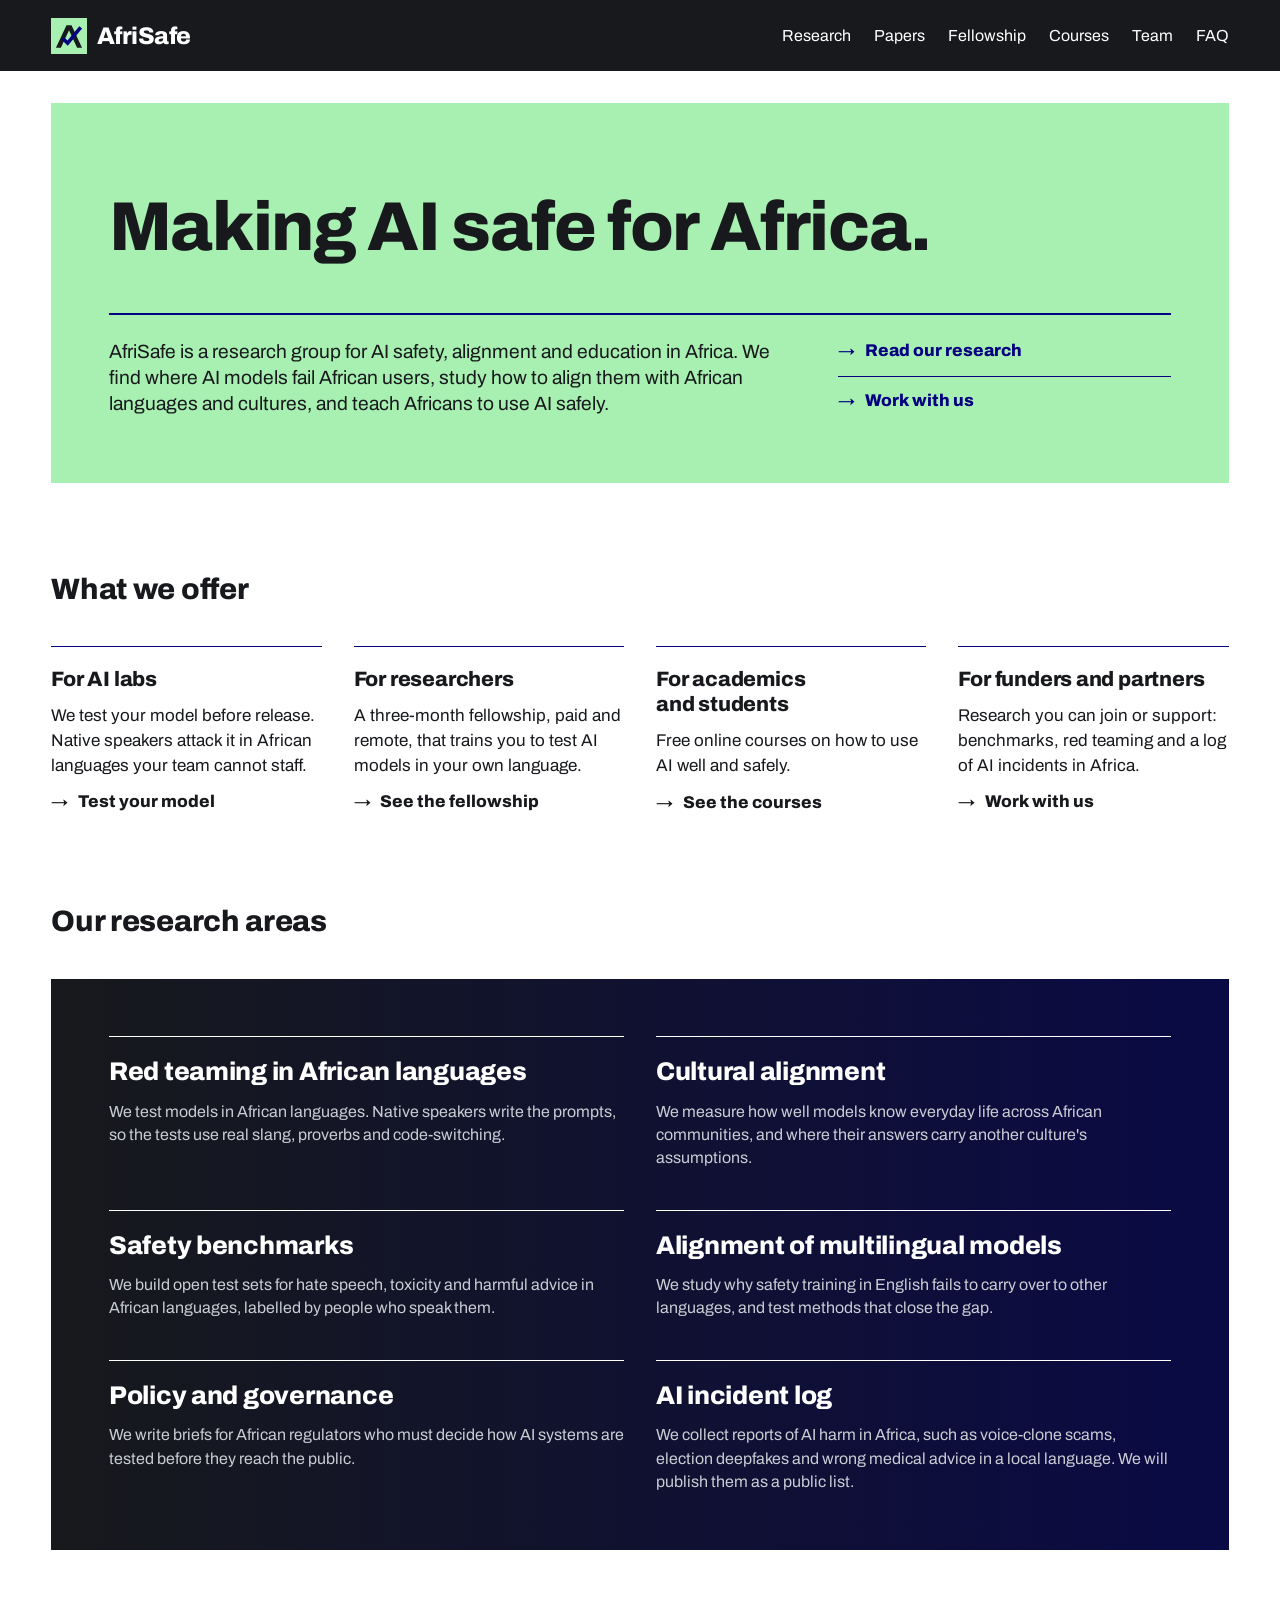
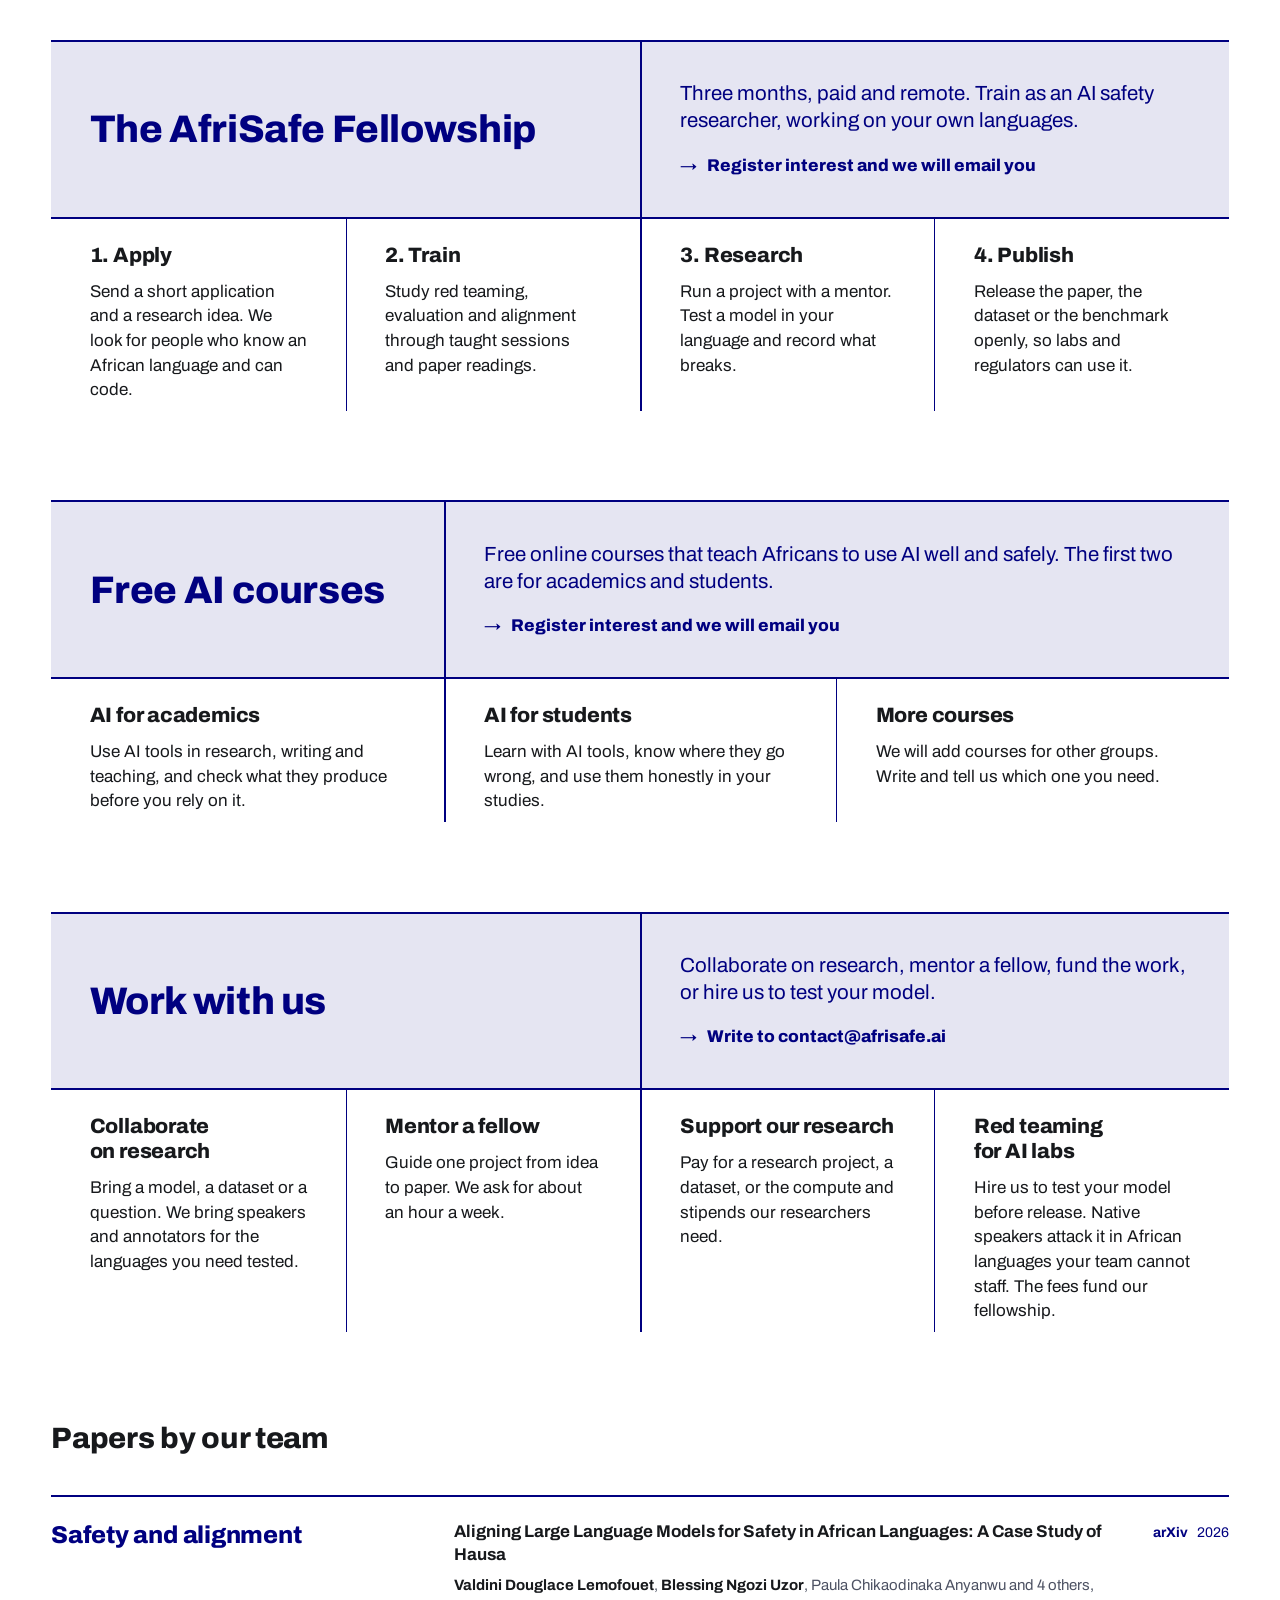
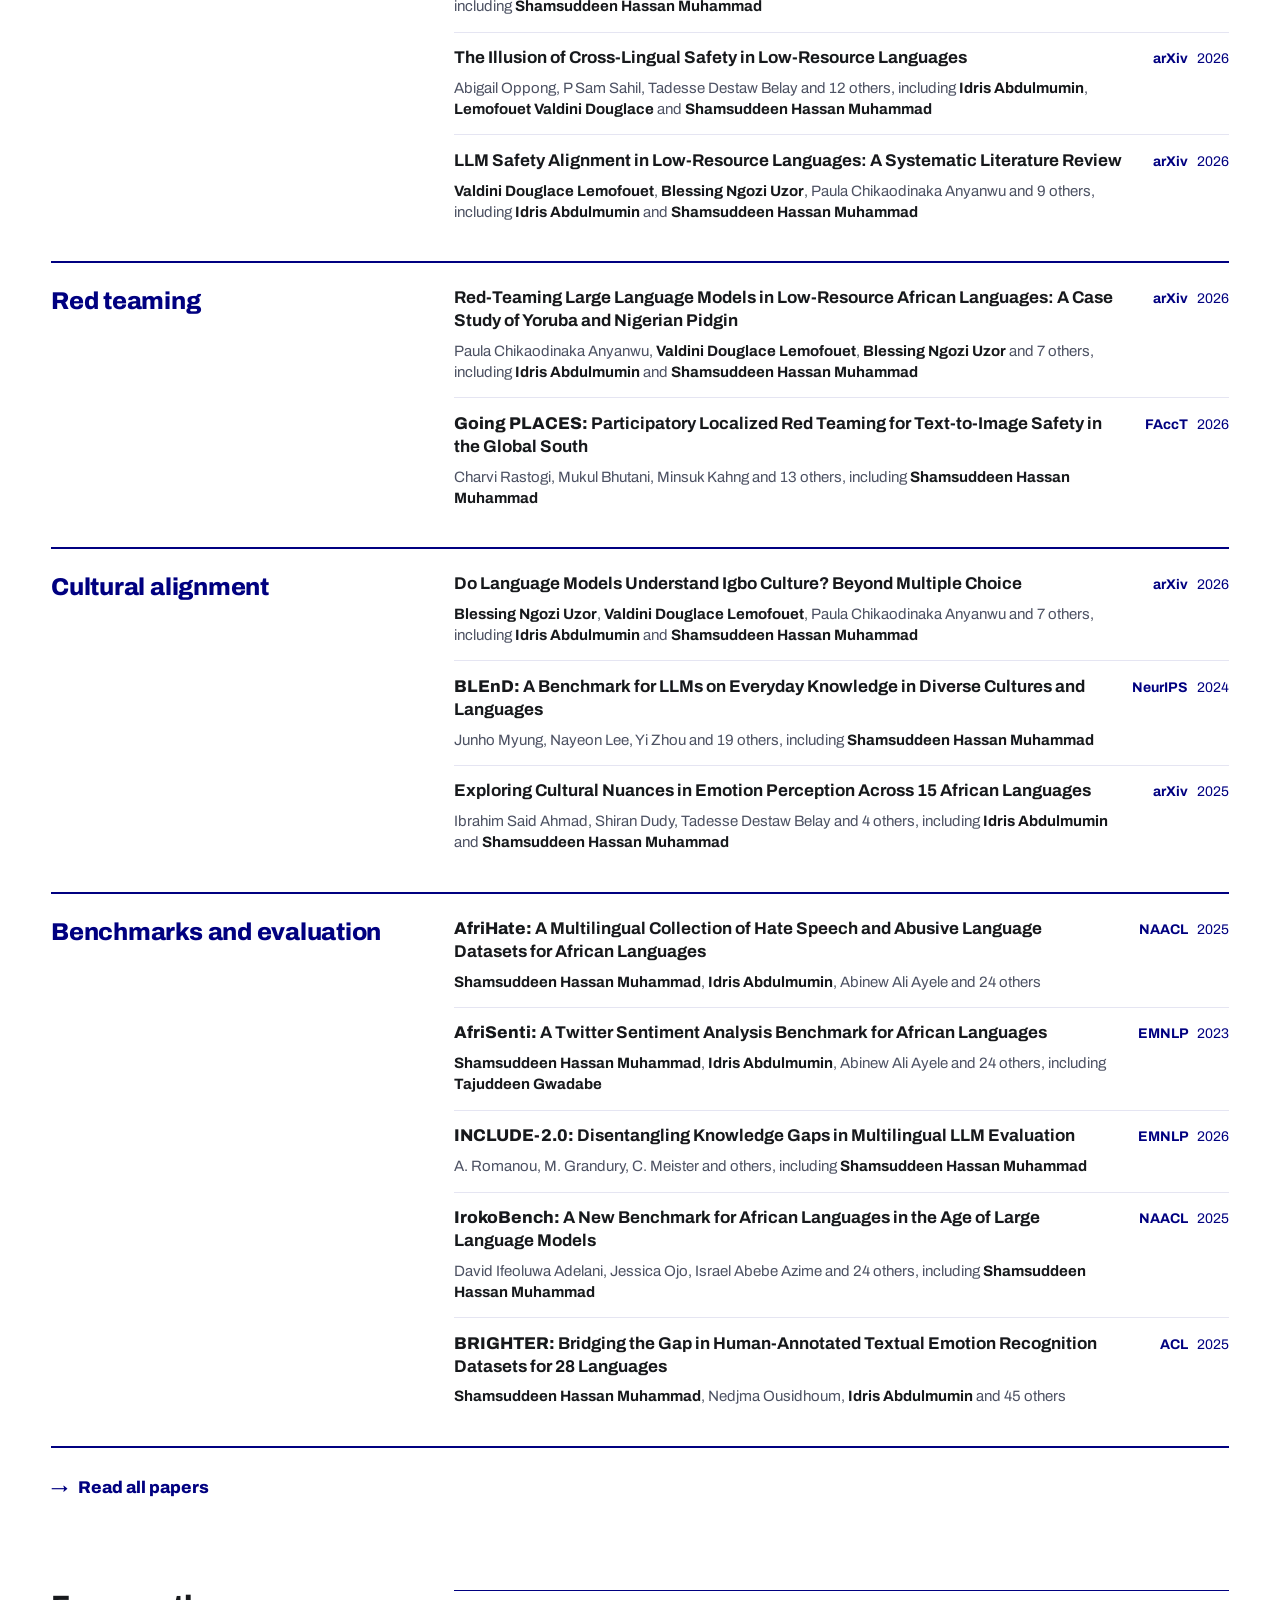
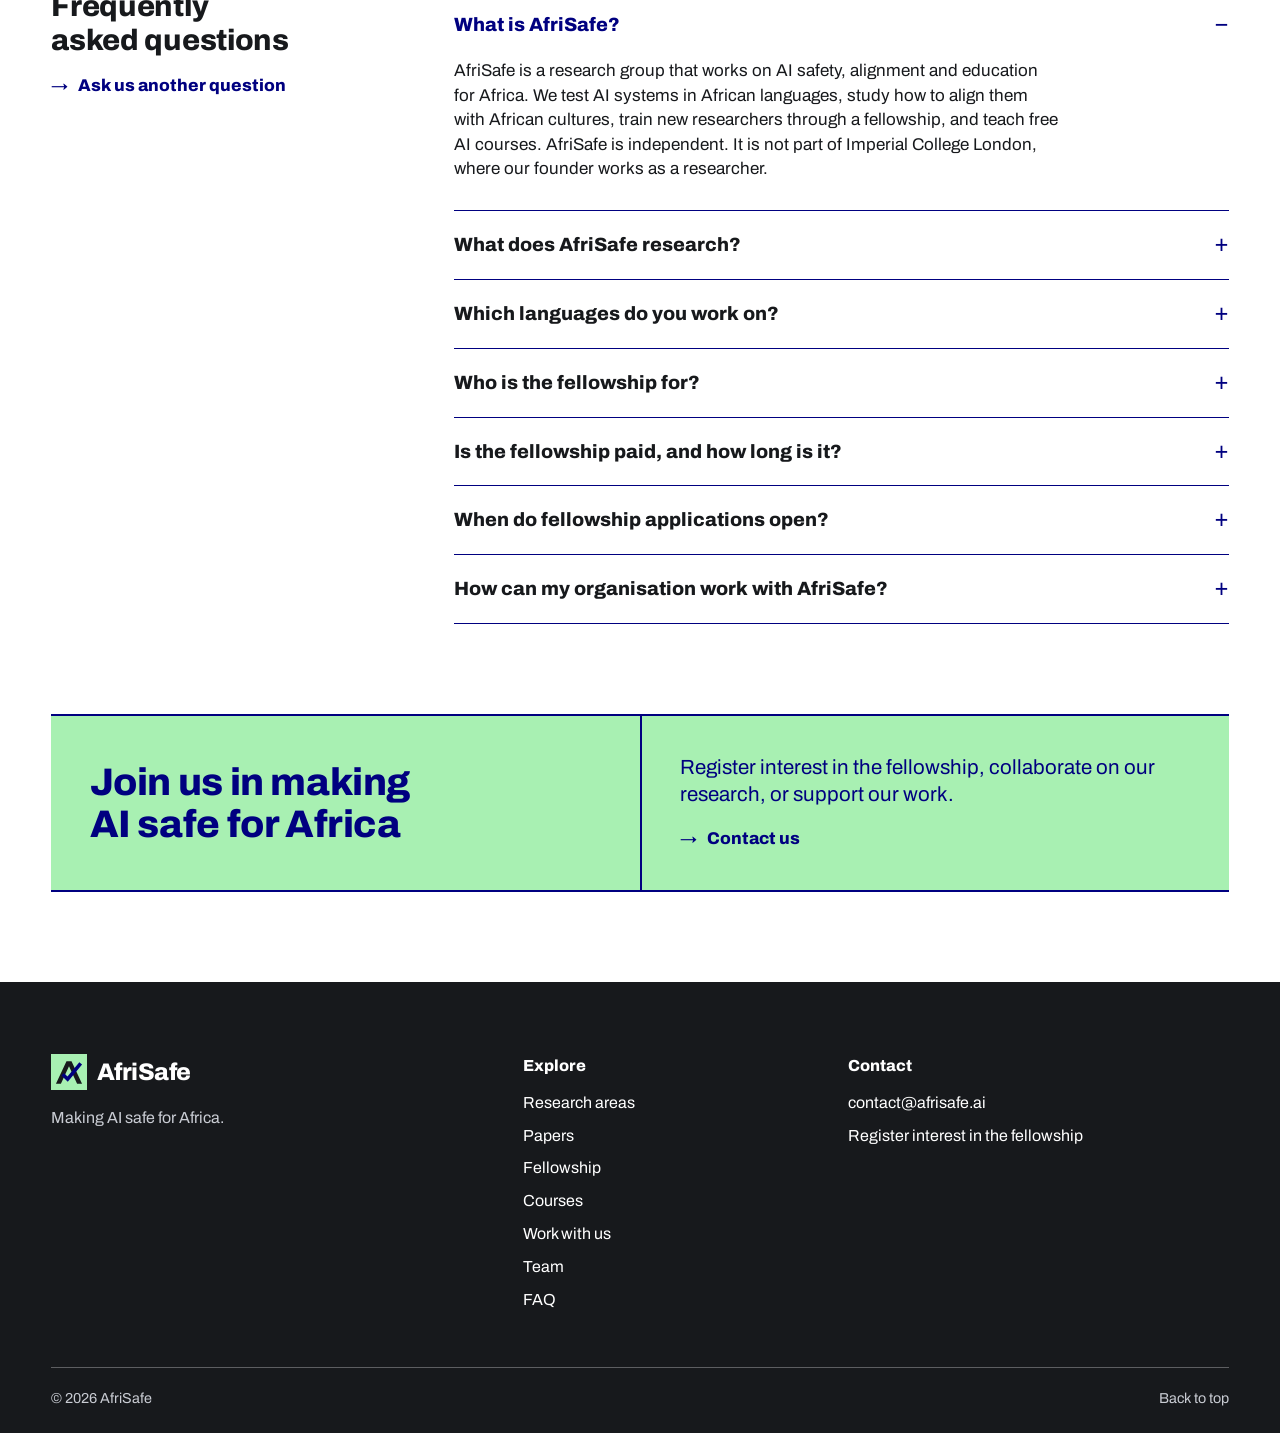
==== commit 3eb4a55c: "Hero: remove the moving language names" ====
--- a/index.html
+++ b/index.html
@@ -53,7 +53,6 @@
 <main id="main" class="wrap">
 
 <section class="panel mint hero">
-  <canvas class="hero-langs" aria-hidden="true"></canvas>
   <h1>Making AI safe for Africa.</h1>
   <div class="hero-band">
     <p class="lede">AfriSafe is a research group for AI safety, alignment and education in Africa. We find where AI models fail African users, study how to align them with African languages and cultures, and teach Africans to use AI safely.</p>
@@ -354,79 +353,6 @@
     </div>
   </div>
 </footer>
-<!-- Hero background: African language names drift left in three lanes above the headline. Decoration only. -->
-<script>
-(function () {
-  var hero = document.querySelector('.hero'), cv = hero && hero.querySelector('.hero-langs');
-  if (!cv || !cv.getContext || !window.ResizeObserver || !document.fonts) return;
-  var NAMES = 'Hausa|Kiswahili|العربية|Yorùbá|አማርኛ|Afaan Oromoo|Igbo|Fulfulde|Naijá|Malagasy|Soomaali|isiZulu|Lingála|chiShona|Ikinyarwanda|isiXhosa|Twi|Chichewa|ትግርኛ|Ikirundi|Wolof|Afrikaans|Kanuri|Bamanankan|Mòoré|Luganda|Sesotho|Setswana|Tshiluba|Kikongo|Gĩkũyũ|Dholuo|Sepedi|Xitsonga|Eʋegbe|Emakhuwa|Umbundu|Kimbundu|Kisukuma|Tamaziɣt|Taqbaylit|Sidaamu Afoo|Wolaytta|Tiv|Ibibio|Ichibemba|Zarma|Sängö|siSwati|Dagbani'.split('|');
-  // one row per lane: baseline, type size, speed per second (all as fractions of the height above the rule), opacity
-  var LANES = [[.2, .14, .03, .12], [.5, .26, .06, .16], [.8, .16, .045, .13]];
-  var ctx = cv.getContext('2d'), h1 = hero.querySelector('h1'), band = hero.querySelector('.hero-band');
-  var still = matchMedia('(prefers-reduced-motion: reduce)').matches;
-  var boost = 1;
-  var W = 0, H = 0, left = 0, next = 0, lanes = [], seen = true, raf = 0, last = 0, px = 0, tx = 0;
-
-  // give an item the next name (a stride of 7 walks all 50 before any repeats) and park it at x
-  function set(L, it, x) {
-    it.t = NAMES[next = (next + 7) % NAMES.length];
-    it.w = ctx.measureText(it.t).width;
-    it.x = x;
-    return x + it.w + L.gap;
-  }
-
-  function layout() {
-    var r = hero.getBoundingClientRect(), dpr = Math.min(window.devicePixelRatio || 1, 2), top = h1.offsetTop;
-    W = r.width; H = r.height;
-    cv.width = Math.round(W * dpr); cv.height = Math.round(H * dpr);
-    ctx.setTransform(dpr, 0, 0, dpr, 0, 0);
-    var cs = getComputedStyle(hero);
-    ctx.fillStyle = cs.getPropertyValue('--names').trim() || '#000080';
-    boost = parseFloat(cs.getPropertyValue('--names-boost')) || 1;
-    next = 0;
-    lanes = LANES.map(function (l, i) {
-      var size = Math.round(top * l[1]);
-      var L = { y: Math.round(top * l[0]), font: '800 ' + size + 'px Archivo, "Helvetica Neue", Arial, sans-serif', gap: size * 1.4, v: top * l[2], a: l[3], k: l[1] / .2, items: [] };
-      ctx.font = L.font;
-      for (var x = left - (i % 2) * size * 2; x < W + L.gap;) { var it = {}; L.items.push(it); x = set(L, it, x); }
-      return L;
-    });
-    draw(0);
-    run();
-  }
-
-  function draw(dt) {
-    ctx.clearRect(0, 0, W, H);
-    px += (tx - px) * Math.min(1, dt * 3);   // ease toward the pointer
-    for (var i = 0; i < lanes.length; i++) {
-      var L = lanes[i], end = 0, first = L.items[0], j, it;
-      ctx.font = L.font; ctx.globalAlpha = L.a * boost;
-      for (j = 0; j < L.items.length; j++) {
-        it = L.items[j];
-        it.x -= L.v * dt;
-        end = Math.max(end, it.x + it.w);
-        if (it.x < first.x) first = it;
-        ctx.fillText(it.t, it.x - px * L.k, L.y);
-      }
-      // the lane is about to run short on the right: rename the name that has faded out on the left and queue it there
-      if (end < W + 40) set(L, first.x + first.w < left - 40 ? first : (L.items[L.items.length] = {}), end + L.gap);
-    }
-  }
-
-  function frame(t) { raf = 0; draw(Math.min((t - last) / 1000, .05)); last = t; run(); }
-  function run() { if (!raf && !still && seen && !document.hidden) raf = requestAnimationFrame(frame); }
-
-  document.fonts.ready.then(function () {
-    document.addEventListener("heroskin", layout);  // temporary: the ?pick chooser changes the hero colours
-    new ResizeObserver(layout).observe(hero);   // also fires once on observe: that is the first frame
-    if (still) return;
-    new IntersectionObserver(function (e) { seen = e[e.length - 1].isIntersecting; run(); }).observe(hero);
-    document.addEventListener('visibilitychange', run);
-    hero.addEventListener('pointermove', function (e) { if (e.pointerType === 'mouse') tx = (e.clientX / window.innerWidth - .5) * 28; });
-  });
-})();
-</script>
-
 <script>
 /* Temporary chooser: open the page with ?pick to compare the three layouts. */
 if (location.search.includes('pick')) {
@@ -444,14 +370,9 @@
     const btn = document.createElement('button');
     btn.textContent = label;
     btn.style.cssText = 'font:inherit;padding:.5rem 1rem;border:2px solid #fff;background:#17191c;color:#fff;cursor:pointer';
-    btn.onclick = () => { document.documentElement.dataset.hero = k; document.dispatchEvent(new Event('heroskin')); };
+    btn.onclick = () => { document.documentElement.dataset.hero = k; };
     bar.append(btn);
   }
-  const off = document.createElement('button');
-  off.textContent = 'Moving languages: on';
-  off.style.cssText = 'font:inherit;padding:.5rem 1rem;border:2px solid #cb9eff;background:#17191c;color:#fff;cursor:pointer';
-  off.onclick = () => { const d = document.documentElement.dataset; d.langs = d.langs === 'off' ? '' : 'off'; off.textContent = 'Moving languages: ' + (d.langs === 'off' ? 'off' : 'on'); };
-  bar.append(off);
   document.body.append(bar);
 }
 </script>
--- a/styles.css
+++ b/styles.css
@@ -15,8 +15,6 @@
   --purple: #0a0a45; /* deep navy end of the dark panel */
   --soft: #c9ccd3;
   --muted: #4d5263; /* author lines; 7.6:1 on white */
-  --names: #06401c; /* hero language names: a dark green of the mint's own hue, drawn faintly on the canvas */
-  --names-boost: 1.2;
 
   --font: Archivo, "Helvetica Neue", Arial, sans-serif;
 }
@@ -73,8 +71,7 @@
 .night { background: linear-gradient(90deg, var(--ink), var(--purple)); color: var(--white); }
 
 /* Hero: headline across the mint panel; lede and links sit on the page's three columns under a navy rule */
-/* the space above the headline is the stage for the drifting language names */
-.hero { padding-top: clamp(6rem, 14vw, 11rem); gap: clamp(2rem, 4vw, 3.5rem); justify-items: stretch; }
+.hero { padding-top: clamp(3rem, 7vw, 6rem); gap: clamp(2rem, 4vw, 3.5rem); justify-items: stretch; }
 .hero-band { display: grid; grid-template-columns: repeat(3, minmax(0, 1fr)); gap: 1.5rem 2rem; align-items: start; border-top: 2px solid var(--hero-accent, var(--navy)); padding-top: 1.5rem; }
 .lede { grid-column: span 2; max-width: 42rem; font-size: clamp(1.1rem, 1.5vw, 1.3rem); line-height: 1.35; }
 .hero-links { list-style: none; margin: 0; padding: 0; color: var(--hero-accent, var(--navy)); }
@@ -82,23 +79,12 @@
 .hero-links li:first-child { padding-top: 0; }
 .hero-links li + li { border-top: 1px solid var(--hero-accent, var(--navy)); }
 /* Temporary hero colour options, switched by the ?pick chooser. */
-[data-langs="off"] .hero-langs { display: none; }
-[data-langs="off"] .hero { padding-top: clamp(3rem, 7vw, 6rem); }
-[data-hero="navy"] .hero { background: #000080; color: var(--white); --hero-accent: var(--mint); --names: #ffffff; }
-[data-hero="night"] .hero { background: linear-gradient(90deg, var(--ink), var(--purple)); color: var(--white); --hero-accent: var(--mint); --names: #ffffff; }
-[data-hero="violet"] .hero { background: #20123a; color: var(--white); --hero-accent: #cb9eff; --names: #cb9eff; }
-[data-hero="glow"] .hero { background: radial-gradient(ellipse 90% 70% at 50% 100%, #6b45d6, #20123a 75%); color: var(--white); --hero-accent: #ffffff; --names: #ffffff; }
+[data-hero="navy"] .hero { background: #000080; color: var(--white); --hero-accent: var(--mint); }
+[data-hero="night"] .hero { background: linear-gradient(90deg, var(--ink), var(--purple)); color: var(--white); --hero-accent: var(--mint); }
+[data-hero="violet"] .hero { background: #20123a; color: var(--white); --hero-accent: #cb9eff; }
+[data-hero="glow"] .hero { background: radial-gradient(ellipse 90% 70% at 50% 100%, #6b45d6, #20123a 75%); color: var(--white); --hero-accent: #ffffff; }
 /* flex keeps a wrapped second line under the text, clear of the arrow */
 .hero-links .go { display: flex; }
-
-/* --- Hero language names (canvas) ---------------------------------------------------------
-   A decorative canvas behind the hero content; the inline script at the end of index.html draws
-   on it. Out of flow, so it never changes the hero's size. Empty and invisible without JavaScript. */
-.hero { position: relative; isolation: isolate; }
-.hero-langs {
-  position: absolute; top: 0; left: 0; z-index: -1; width: 100%; height: 100%; pointer-events: none;
-}
-/* --- end hero language names --------------------------------------------------------------- */
 
 main > section { margin-bottom: clamp(3.5rem, 7vw, 6rem); }
 
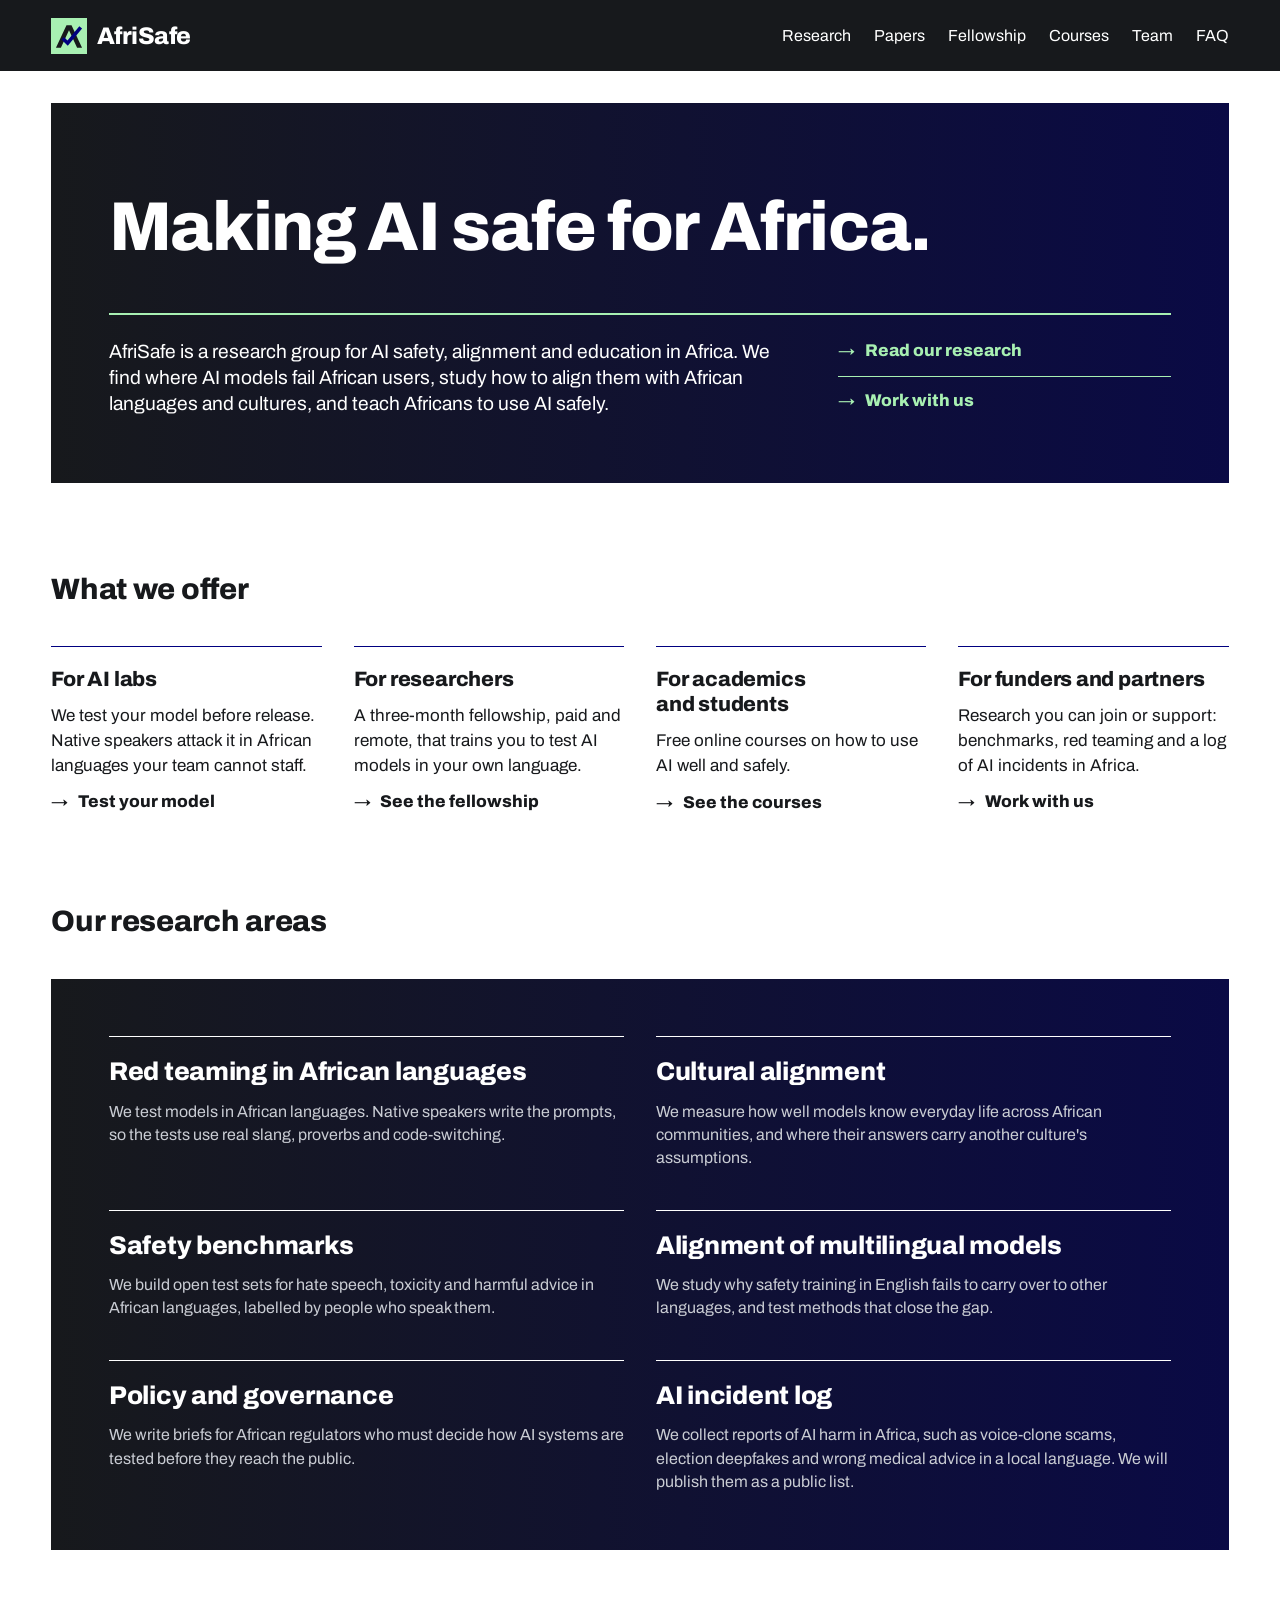
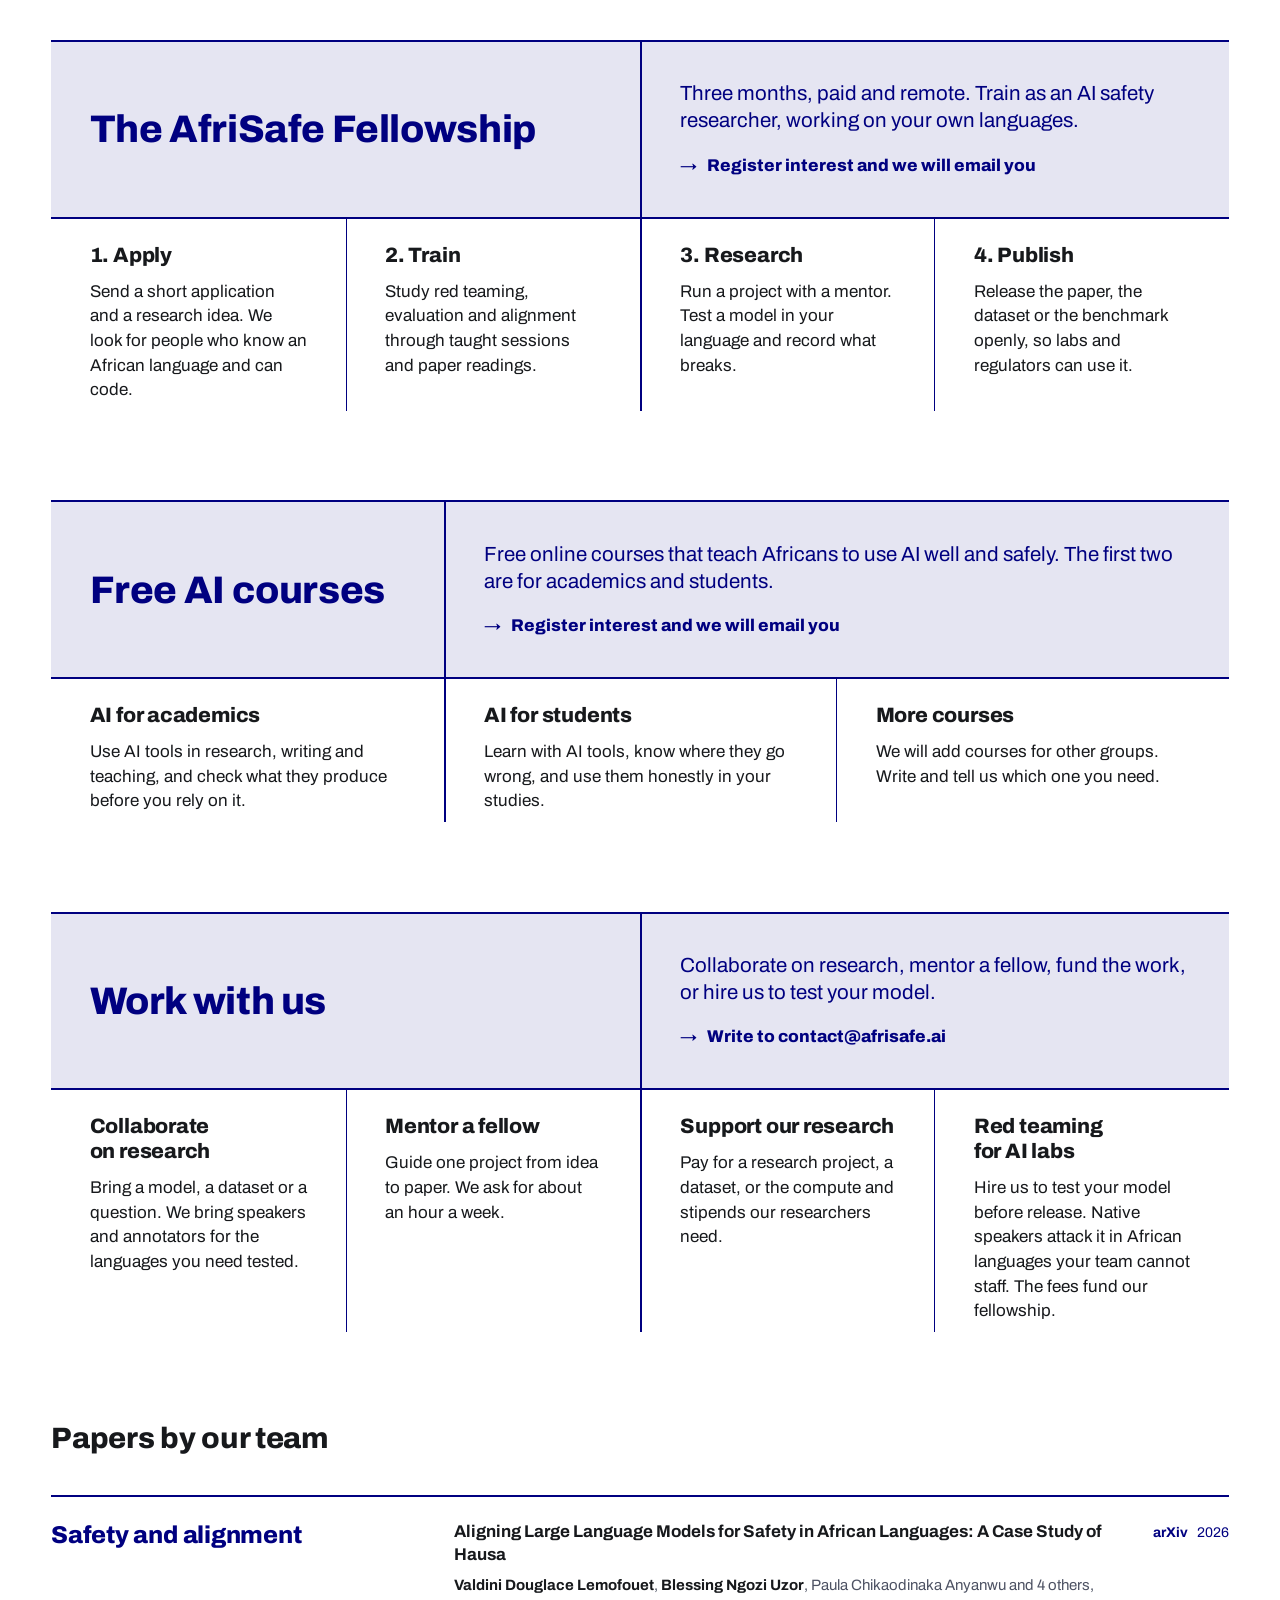
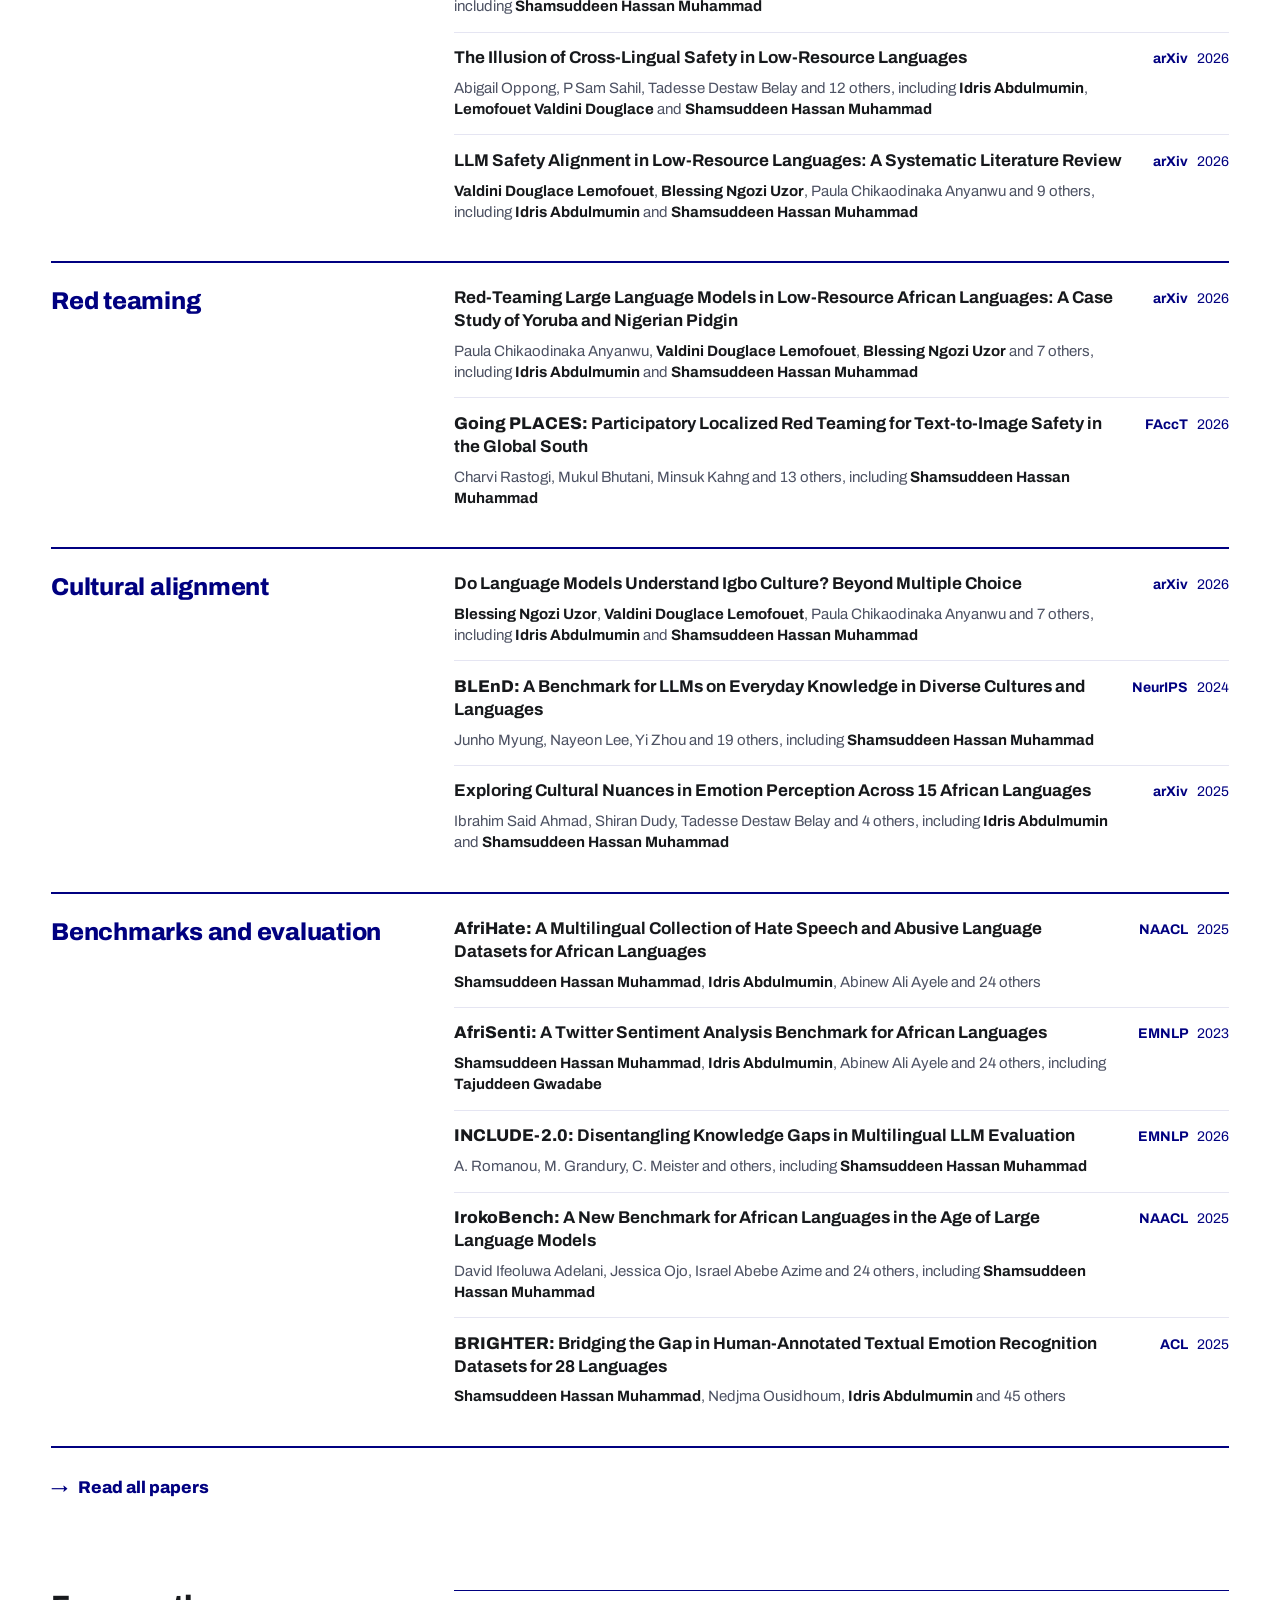
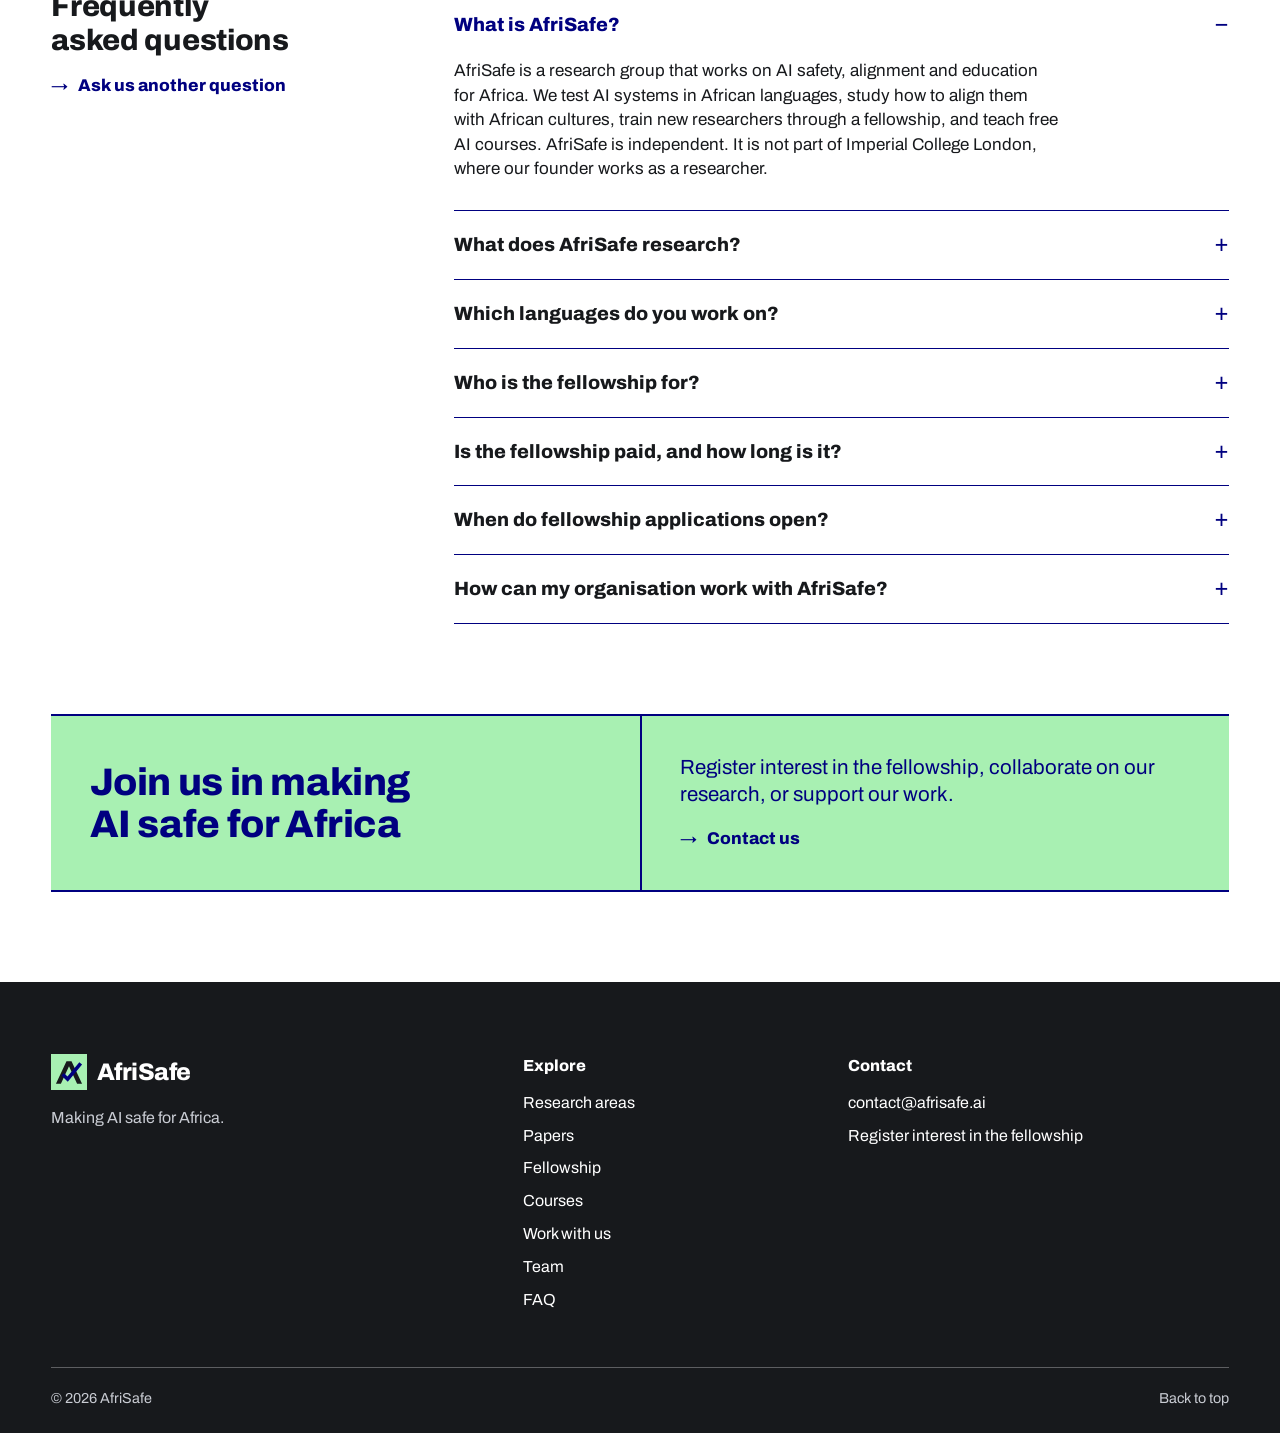
==== commit 22f87e61: "Home: black-to-navy hero, offers by visitor in columns; remove chooser" ====
--- a/index.html
+++ b/index.html
@@ -52,7 +52,7 @@
 
 <main id="main" class="wrap">
 
-<section class="panel mint hero">
+<section class="panel night hero">
   <h1>Making AI safe for Africa.</h1>
   <div class="hero-band">
     <p class="lede">AfriSafe is a research group for AI safety, alignment and education in Africa. We find where AI models fail African users, study how to align them with African languages and cultures, and teach Africans to use AI safely.</p>
@@ -64,62 +64,28 @@
 </section>
 
 <section id="offer" class="block">
-  <div data-opt="a">
-    <h2>What we offer</h2>
-    <div class="cols four">
-      <article>
-        <h3>For AI labs</h3>
-        <p>We test your model before release. Native speakers attack it in African languages your team cannot staff.</p>
-        <a class="go" href="#involved">Test your model</a>
-      </article>
-      <article>
-        <h3>For researchers</h3>
-        <p>A three-month fellowship, paid and remote, that trains you to test AI models in your own language.</p>
-        <a class="go" href="#fellowship">See the fellowship</a>
-      </article>
-      <article>
-        <h3>For academics and students</h3>
-        <p>Free online courses on how to use AI well and safely.</p>
-        <a class="go" href="#courses">See the courses</a>
-      </article>
-      <article>
-        <h3>For funders and partners</h3>
-        <p>Research you can join or support: benchmarks, red teaming and a log of AI incidents in Africa.</p>
-        <a class="go" href="#involved">Work with us</a>
-      </article>
-    </div>
-  </div>
-  <div data-opt="b" hidden>
-    <h2>What we offer</h2>
-    <ul class="offers" role="list">
-      <li><h3>For AI labs</h3><p>We test your model before release. Native speakers attack it in African languages your team cannot staff.</p><a class="go" href="#involved">Test your model</a></li>
-      <li><h3>For researchers</h3><p>A three-month fellowship, paid and remote, that trains you to test AI models in your own language.</p><a class="go" href="#fellowship">See the fellowship</a></li>
-      <li><h3>For academics and students</h3><p>Free online courses on how to use AI well and safely.</p><a class="go" href="#courses">See the courses</a></li>
-      <li><h3>For funders and partners</h3><p>Research you can join or support: benchmarks, red teaming and a log of AI incidents in Africa.</p><a class="go" href="#involved">Work with us</a></li>
-    </ul>
-  </div>
-  <div data-opt="c" hidden>
-    <h2>Our focus</h2>
-    <div class="cols three">
-      <article>
-        <h3>AI safety</h3>
-        <p>We test AI models in African languages and publish where they fail.</p>
-        <a class="go" href="#involved">Red teaming for AI labs</a>
-        <a class="go" href="#research">Our research areas</a>
-      </article>
-      <article>
-        <h3>Alignment</h3>
-        <p>We study whether models respect African cultures, and whether they behave in African languages as they do in English.</p>
-        <a class="go" href="#involved">Collaborate on research</a>
-        <a class="go" href="#papers">Read our papers</a>
-      </article>
-      <article>
-        <h3>Education</h3>
-        <p>We train researchers through a paid fellowship and teach free AI courses for academics and students.</p>
-        <a class="go" href="#fellowship">The paid fellowship</a>
-        <a class="go" href="#courses">Free AI courses</a>
-      </article>
-    </div>
+  <h2>What we offer</h2>
+  <div class="cols four">
+    <article>
+      <h3>For AI labs</h3>
+      <p>We test your model before release. Native speakers attack it in African languages your team cannot staff.</p>
+      <a class="go" href="#involved">Test your model</a>
+    </article>
+    <article>
+      <h3>For researchers</h3>
+      <p>A three-month fellowship, paid and remote, that trains you to test AI models in your own language.</p>
+      <a class="go" href="#fellowship">See the fellowship</a>
+    </article>
+    <article>
+      <h3>For academics and students</h3>
+      <p>Free online courses on how to use AI well and safely.</p>
+      <a class="go" href="#courses">See the courses</a>
+    </article>
+    <article>
+      <h3>For funders and partners</h3>
+      <p>Research you can join or support: benchmarks, red teaming and a log of AI incidents in Africa.</p>
+      <a class="go" href="#involved">Work with us</a>
+    </article>
   </div>
 </section>
 
@@ -353,28 +319,5 @@
     </div>
   </div>
 </footer>
-<script>
-/* Temporary chooser: open the page with ?pick to compare the three layouts. */
-if (location.search.includes('pick')) {
-  const opts = document.querySelectorAll('#offer [data-opt]');
-  const bar = document.createElement('div');
-  bar.style.cssText = 'position:fixed;left:0;right:0;bottom:0;z-index:9;display:flex;flex-wrap:wrap;gap:.5rem;justify-content:center;padding:.75rem;background:#17191c';
-  for (const [k, label] of [['a', 'A: by visitor, columns'], ['b', 'B: by visitor, rows'], ['c', 'C: by focus area']]) {
-    const btn = document.createElement('button');
-    btn.textContent = label;
-    btn.style.cssText = 'font:inherit;padding:.5rem 1rem;border:2px solid #a8f0b2;background:#17191c;color:#fff;cursor:pointer';
-    btn.onclick = () => opts.forEach(o => { o.hidden = o.dataset.opt !== k; });
-    bar.append(btn);
-  }
-  for (const [k, label] of [['', 'Hero 1: mint (now)'], ['navy', 'Hero 2: navy'], ['night', 'Hero 3: black to navy'], ['violet', 'Hero 4: Firefox purple'], ['glow', 'Hero 5: Firefox purple, glow']]) {
-    const btn = document.createElement('button');
-    btn.textContent = label;
-    btn.style.cssText = 'font:inherit;padding:.5rem 1rem;border:2px solid #fff;background:#17191c;color:#fff;cursor:pointer';
-    btn.onclick = () => { document.documentElement.dataset.hero = k; };
-    bar.append(btn);
-  }
-  document.body.append(bar);
-}
-</script>
 </body>
 </html>
--- a/styles.css
+++ b/styles.css
@@ -70,19 +70,14 @@
 .mint { background: var(--mint); }
 .night { background: linear-gradient(90deg, var(--ink), var(--purple)); color: var(--white); }
 
-/* Hero: headline across the mint panel; lede and links sit on the page's three columns under a navy rule */
+/* Hero: headline across the dark panel; lede and links sit on the page's three columns under a mint rule */
 .hero { padding-top: clamp(3rem, 7vw, 6rem); gap: clamp(2rem, 4vw, 3.5rem); justify-items: stretch; }
-.hero-band { display: grid; grid-template-columns: repeat(3, minmax(0, 1fr)); gap: 1.5rem 2rem; align-items: start; border-top: 2px solid var(--hero-accent, var(--navy)); padding-top: 1.5rem; }
+.hero-band { display: grid; grid-template-columns: repeat(3, minmax(0, 1fr)); gap: 1.5rem 2rem; align-items: start; border-top: 2px solid var(--mint); padding-top: 1.5rem; }
 .lede { grid-column: span 2; max-width: 42rem; font-size: clamp(1.1rem, 1.5vw, 1.3rem); line-height: 1.35; }
-.hero-links { list-style: none; margin: 0; padding: 0; color: var(--hero-accent, var(--navy)); }
+.hero-links { list-style: none; margin: 0; padding: 0; color: var(--mint); }
 .hero-links li { padding-block: 0.75rem; }
 .hero-links li:first-child { padding-top: 0; }
-.hero-links li + li { border-top: 1px solid var(--hero-accent, var(--navy)); }
-/* Temporary hero colour options, switched by the ?pick chooser. */
-[data-hero="navy"] .hero { background: #000080; color: var(--white); --hero-accent: var(--mint); }
-[data-hero="night"] .hero { background: linear-gradient(90deg, var(--ink), var(--purple)); color: var(--white); --hero-accent: var(--mint); }
-[data-hero="violet"] .hero { background: #20123a; color: var(--white); --hero-accent: #cb9eff; }
-[data-hero="glow"] .hero { background: radial-gradient(ellipse 90% 70% at 50% 100%, #6b45d6, #20123a 75%); color: var(--white); --hero-accent: #ffffff; }
+.hero-links li + li { border-top: 1px solid var(--mint); }
 /* flex keeps a wrapped second line under the text, clear of the arrow */
 .hero-links .go { display: flex; }
 
@@ -93,8 +88,6 @@
 .cols.two { grid-template-columns: repeat(2, minmax(0, 1fr)); }
 .cols.three { grid-template-columns: repeat(3, minmax(0, 1fr)); }
 .cols.four { grid-template-columns: repeat(4, minmax(0, 1fr)); }
-.offers { list-style: none; margin: 2.5rem 0 0; padding: 0; border-top: 2px solid var(--navy); }
-.offers li { display: grid; grid-template-columns: minmax(0, 1fr) minmax(0, 2fr) minmax(0, 1fr); gap: 0.75rem 2rem; align-items: baseline; padding-block: 1.25rem; border-bottom: 1px solid var(--navy); }
 .cols > * { border-top: 1px solid var(--navy); padding-top: 1.25rem; display: grid; gap: 0.75rem; align-content: start; justify-items: start; }
 
 /* Dark facts panel */
@@ -206,7 +199,6 @@
   .hero-band, .banner, .cols.two, .cols.three, .foot-in { grid-template-columns: minmax(0, 1fr); }
   .lede { grid-column: auto; }
   .cols.four { grid-template-columns: repeat(2, minmax(0, 1fr)); }
-  .offers li { grid-template-columns: minmax(0, 1fr); }
   .people { grid-template-columns: repeat(3, minmax(0, 1fr)); }
   .banner > div { border-left: 0; border-top: 2px solid var(--navy); }
 }
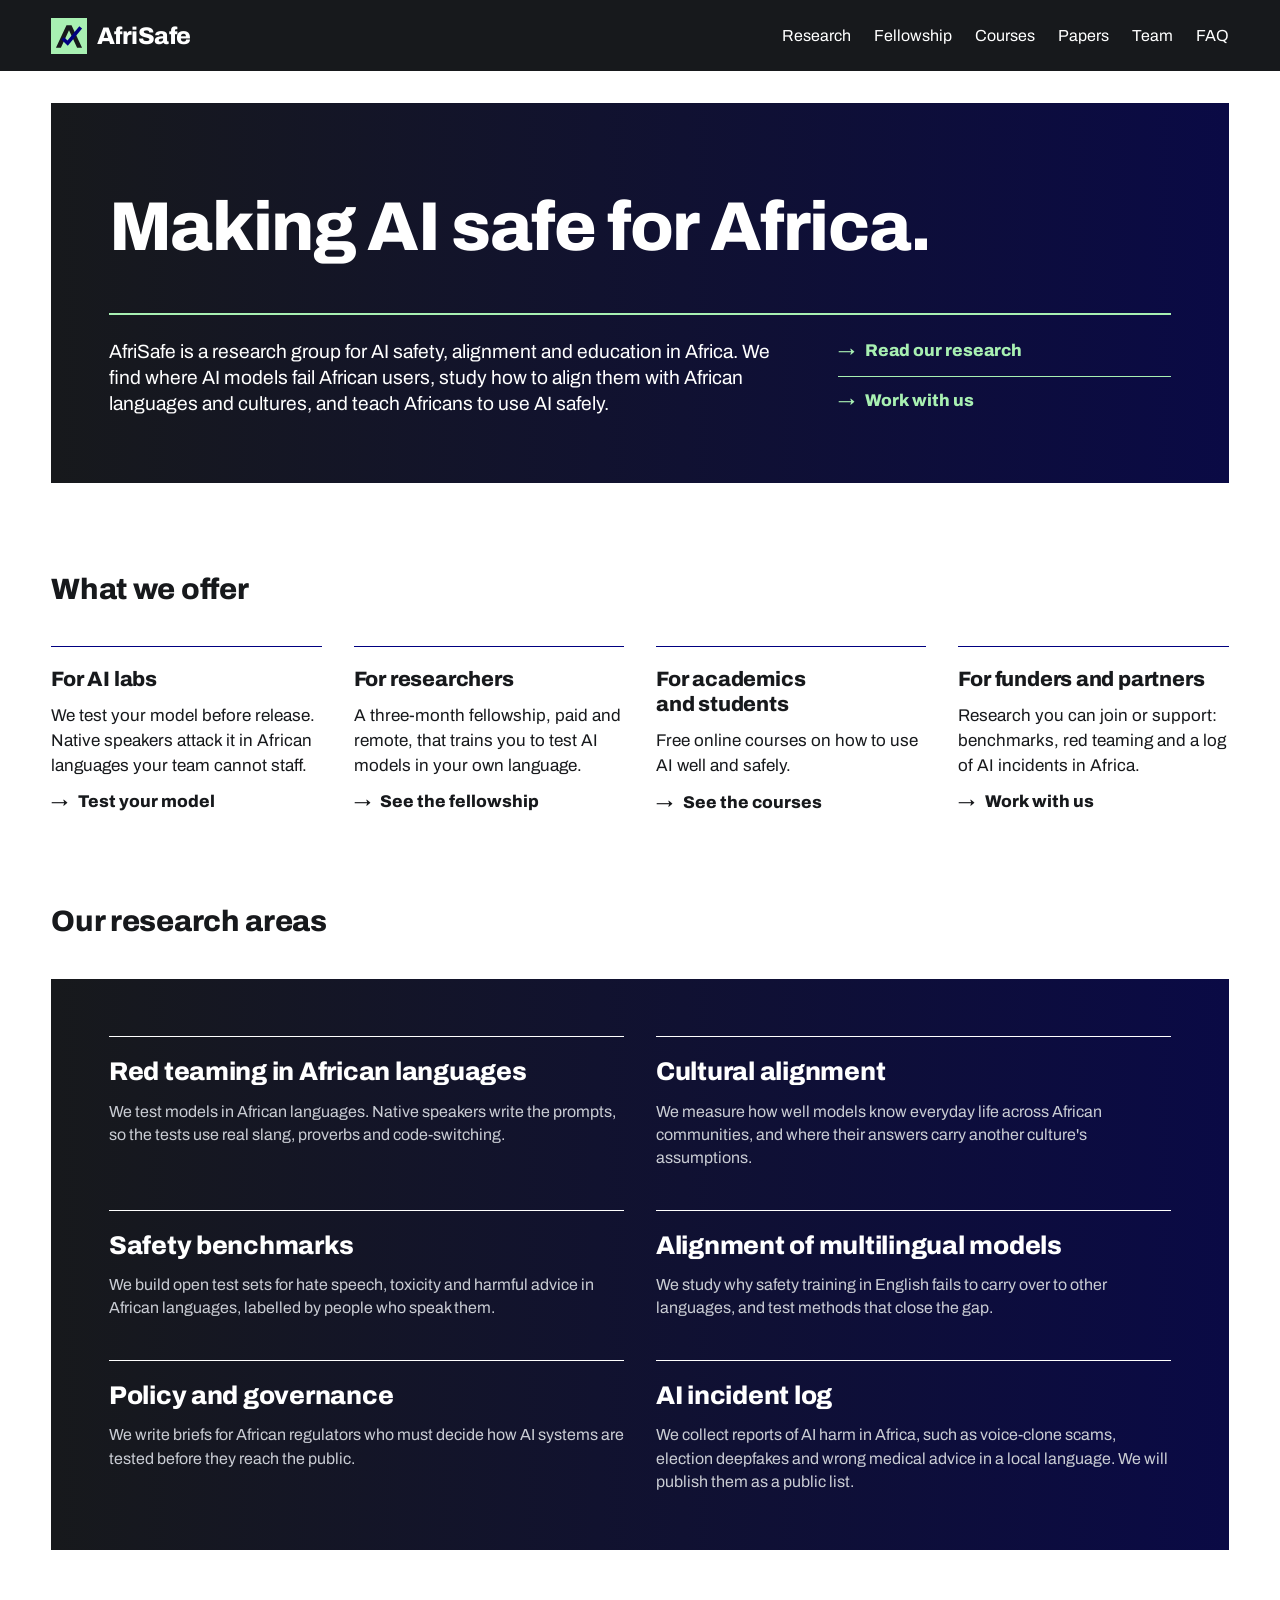
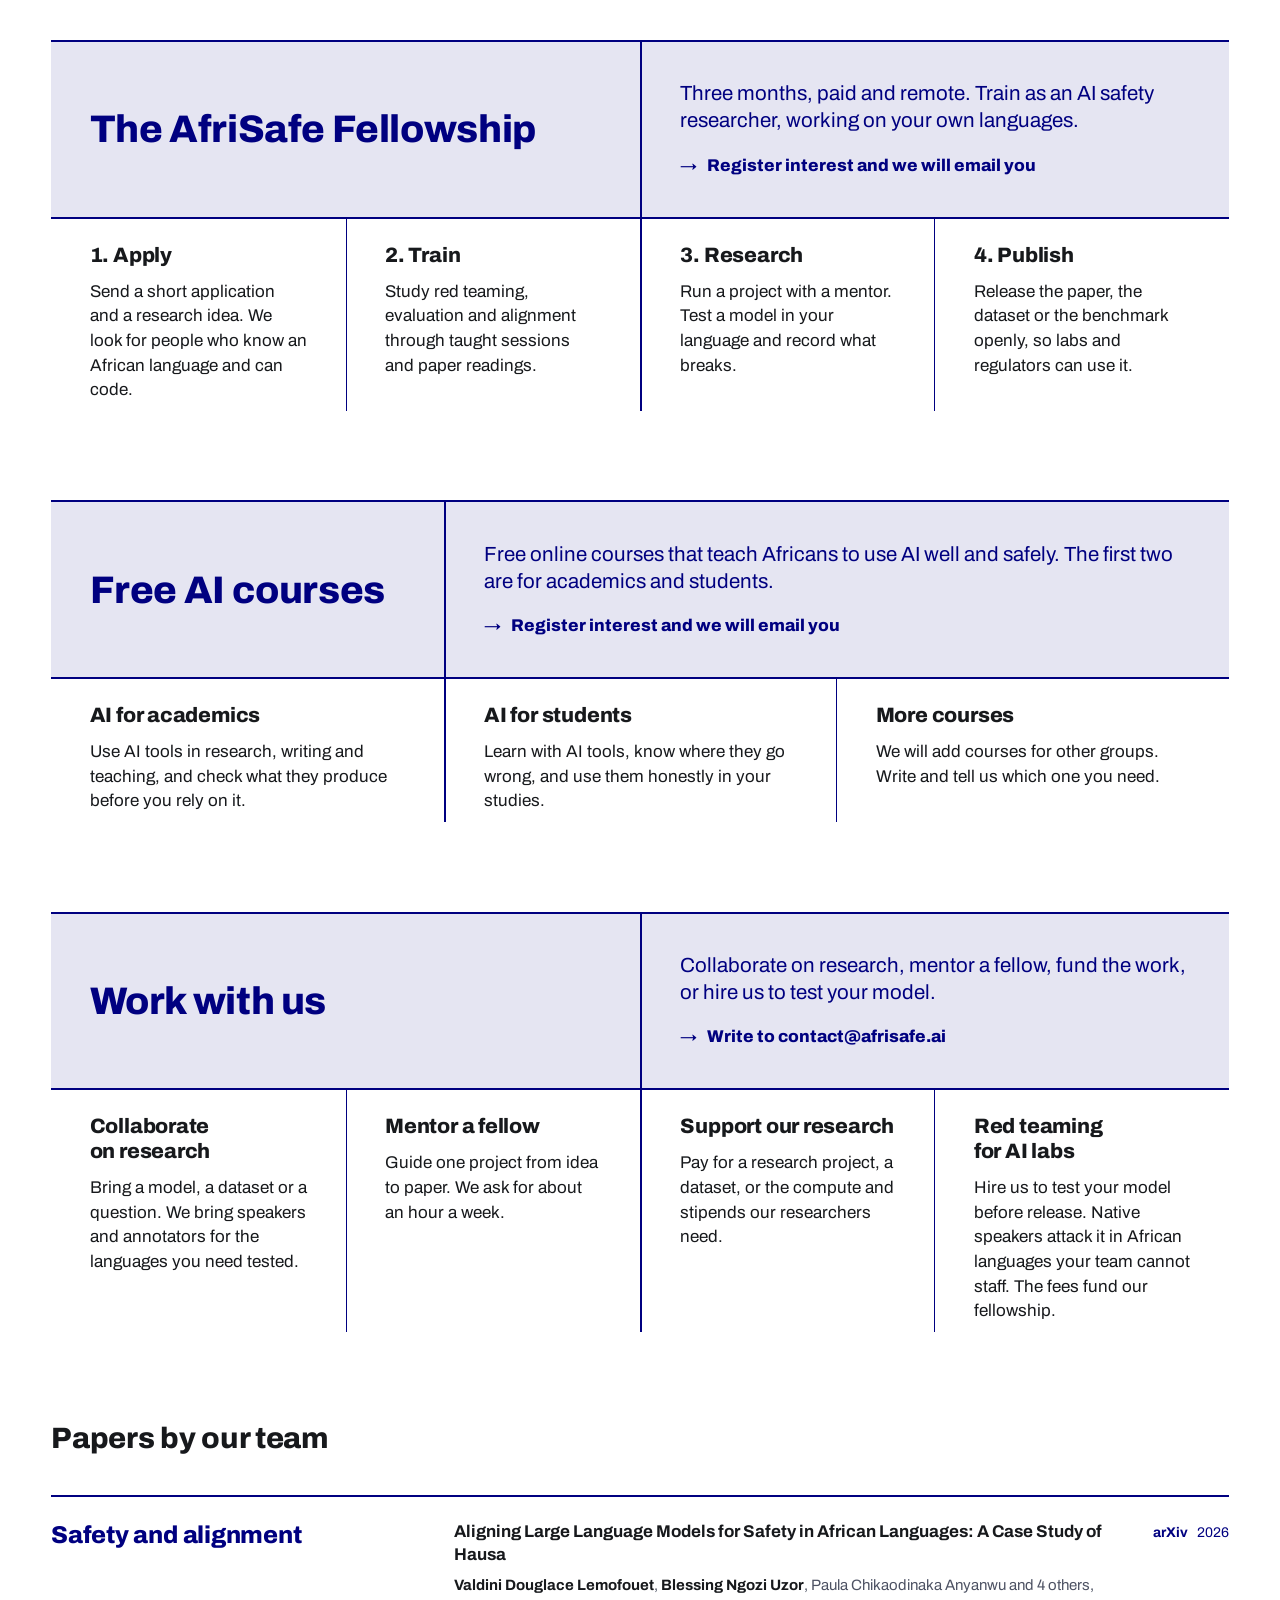
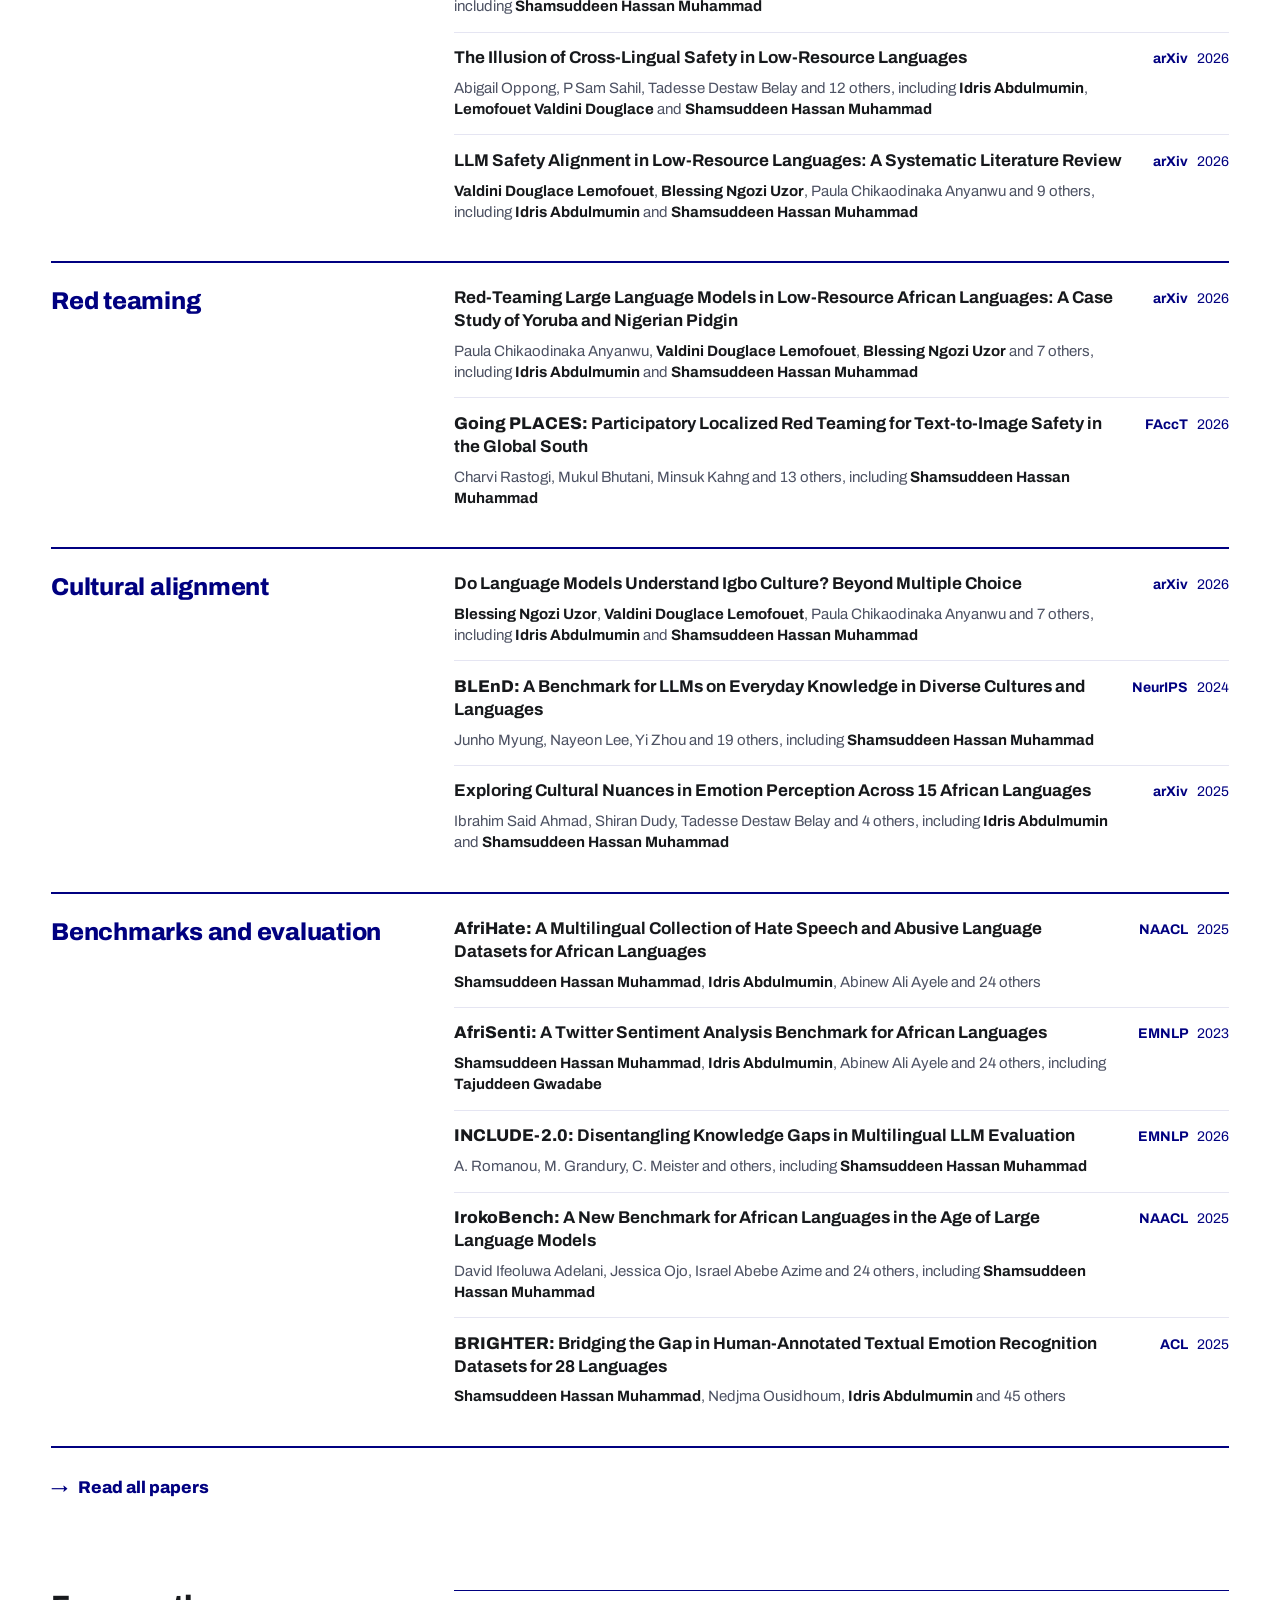
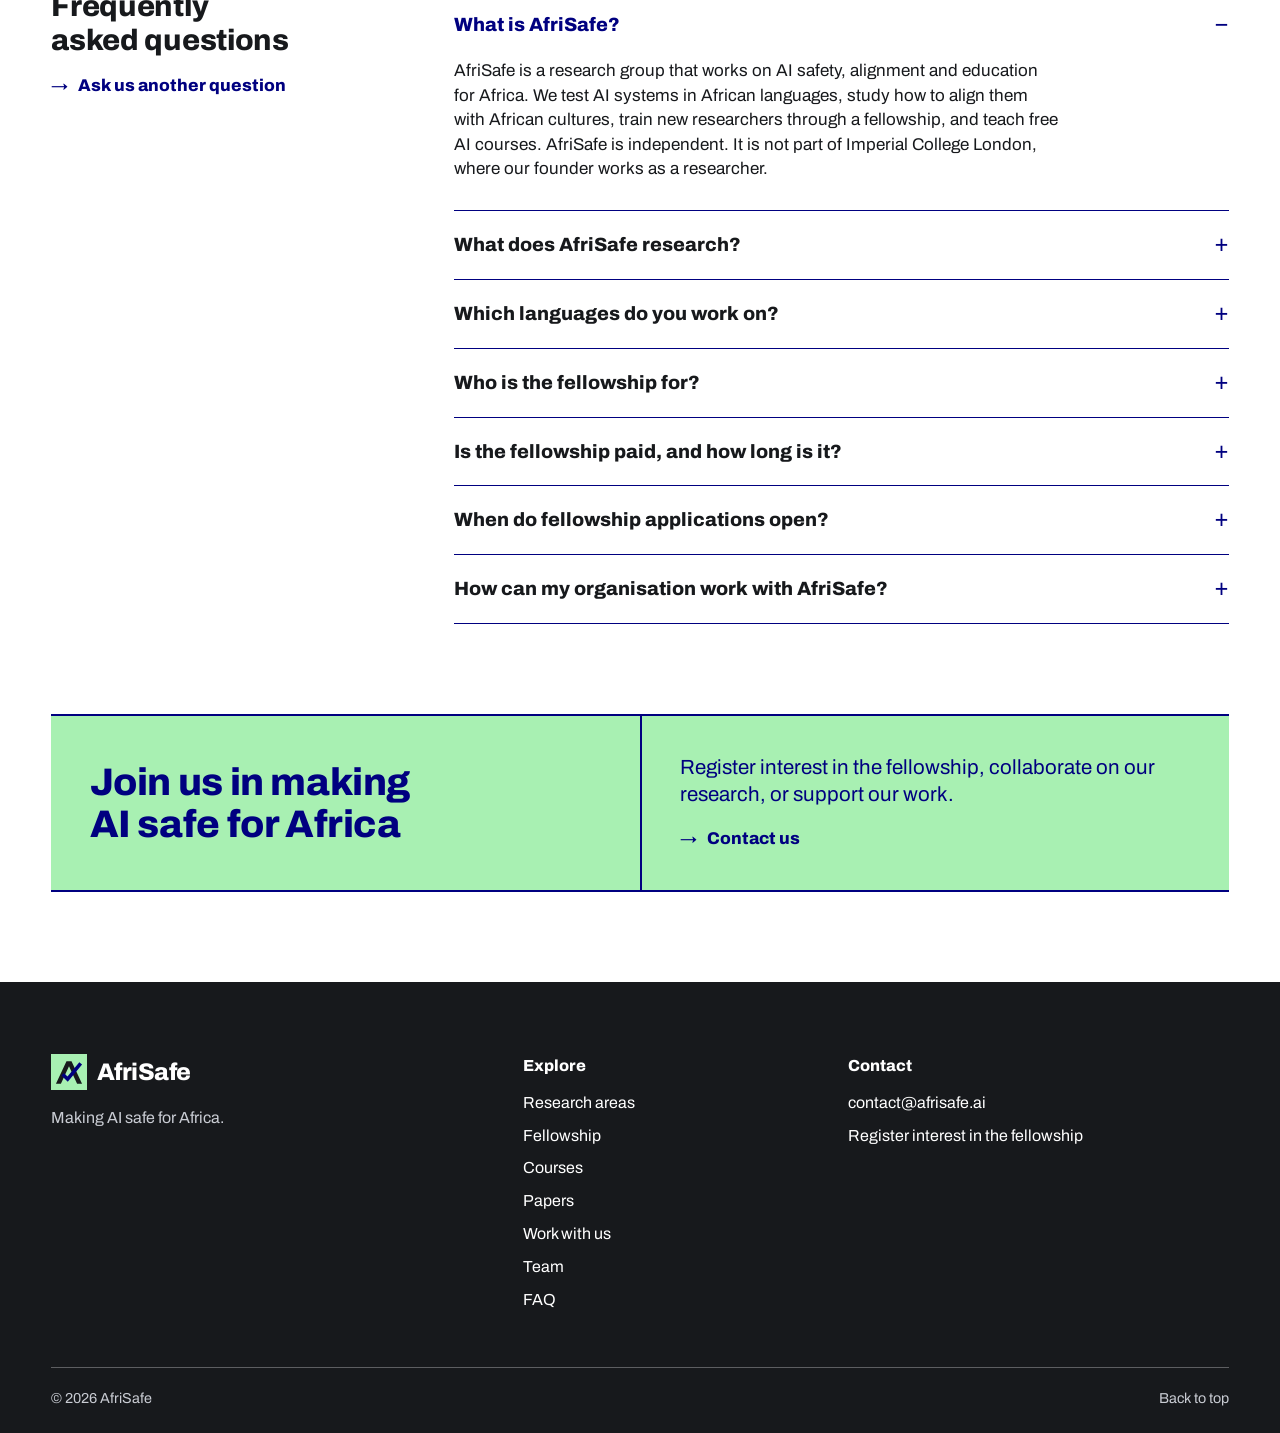
==== commit c19bb7fd: "Nav: Papers after Courses, matching page order" ====
--- a/index.html
+++ b/index.html
@@ -41,9 +41,9 @@
   <a class="logo" href="#top"><svg class="mark" viewBox="0 0 40 40" aria-hidden="true"><rect class="mark-box" width="40" height="40"/><path class="mark-a" d="M5.5 33L17.2 8h5.6L34.5 33H29L20 13.6 11 33z"/><path class="mark-tick" d="M13 22.5l5.5 5.5L33 10.5"/></svg>AfriSafe</a>
   <nav aria-label="Sections">
     <a href="#research">Research</a>
-    <a href="#papers">Papers</a>
     <a href="#fellowship">Fellowship</a>
     <a href="#courses">Courses</a>
+    <a href="#papers">Papers</a>
     <a href="team.html">Team</a>
     <a href="#faq">FAQ</a>
   </nav>
@@ -300,9 +300,9 @@
       <nav aria-label="Footer">
         <h2>Explore</h2>
         <a href="#research">Research areas</a>
-        <a href="#papers">Papers</a>
         <a href="#fellowship">Fellowship</a>
         <a href="#courses">Courses</a>
+        <a href="#papers">Papers</a>
         <a href="#involved">Work with us</a>
         <a href="team.html">Team</a>
         <a href="#faq">FAQ</a>
